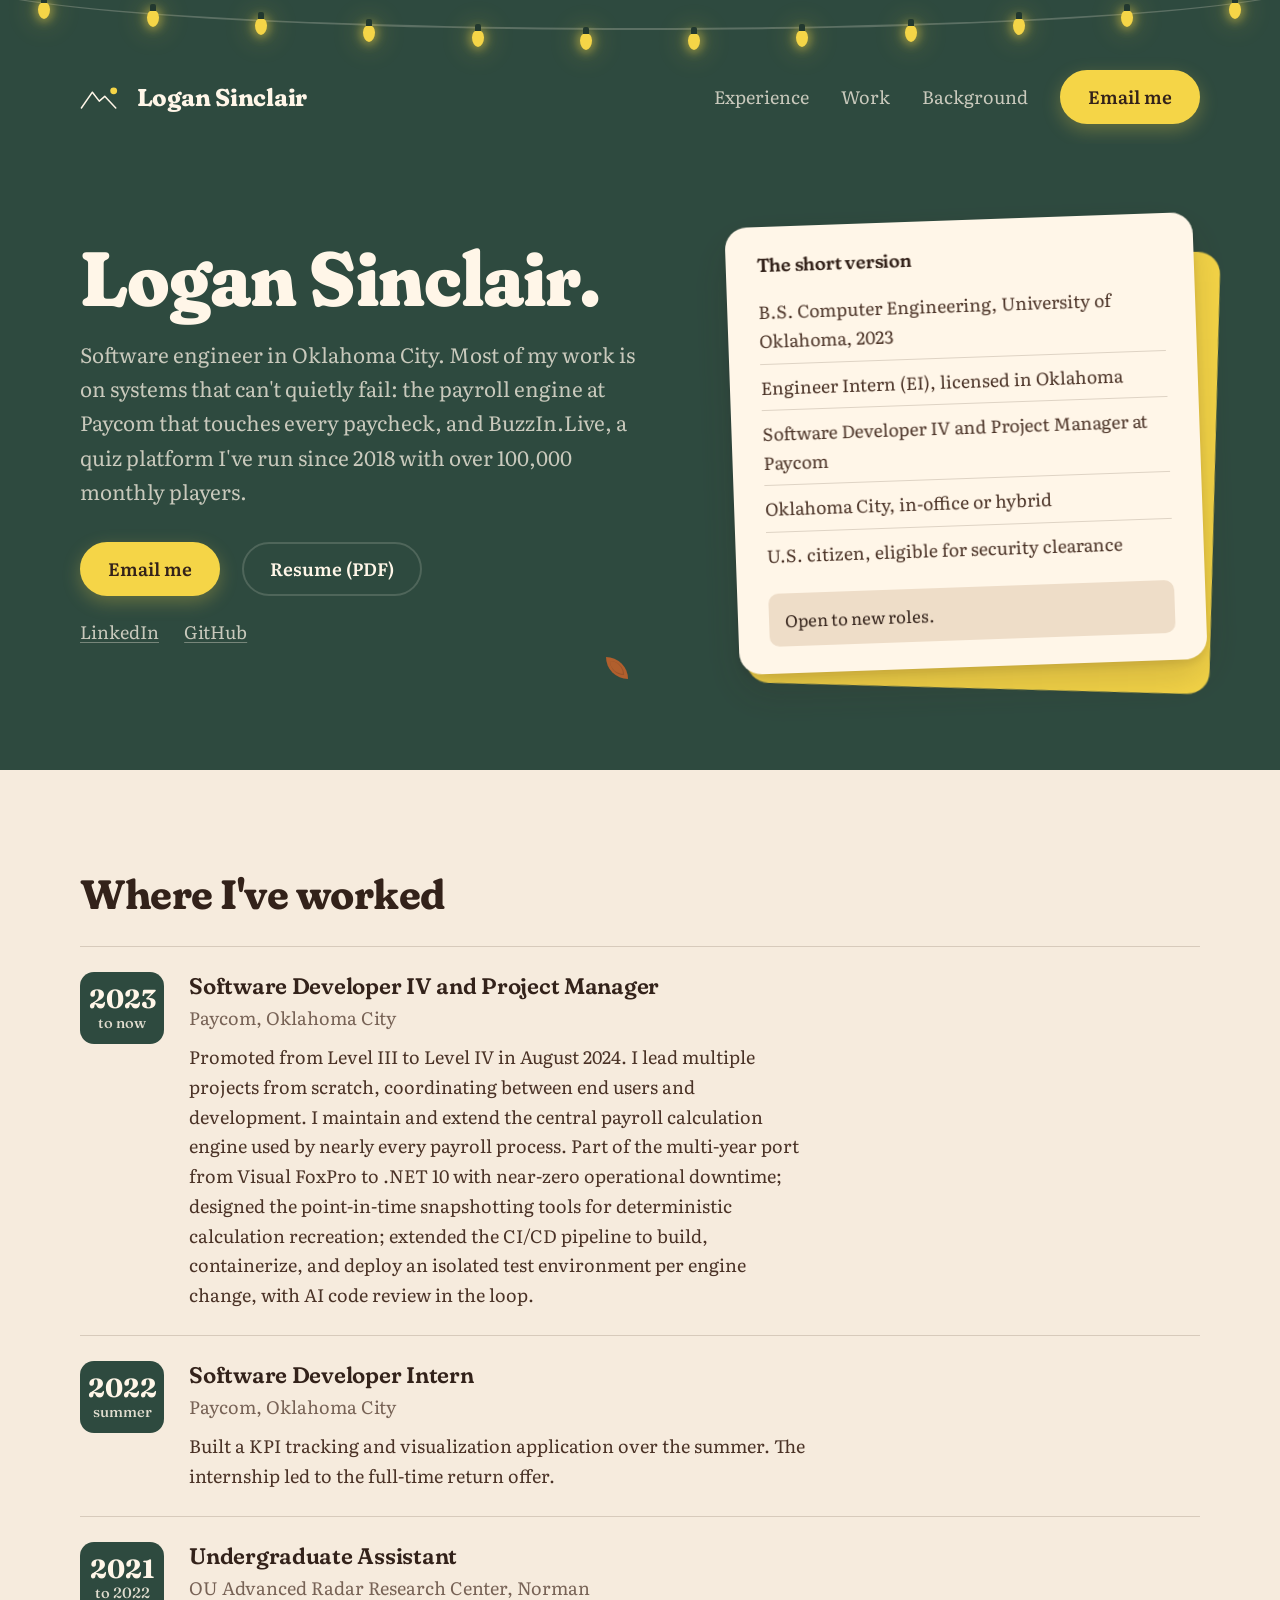
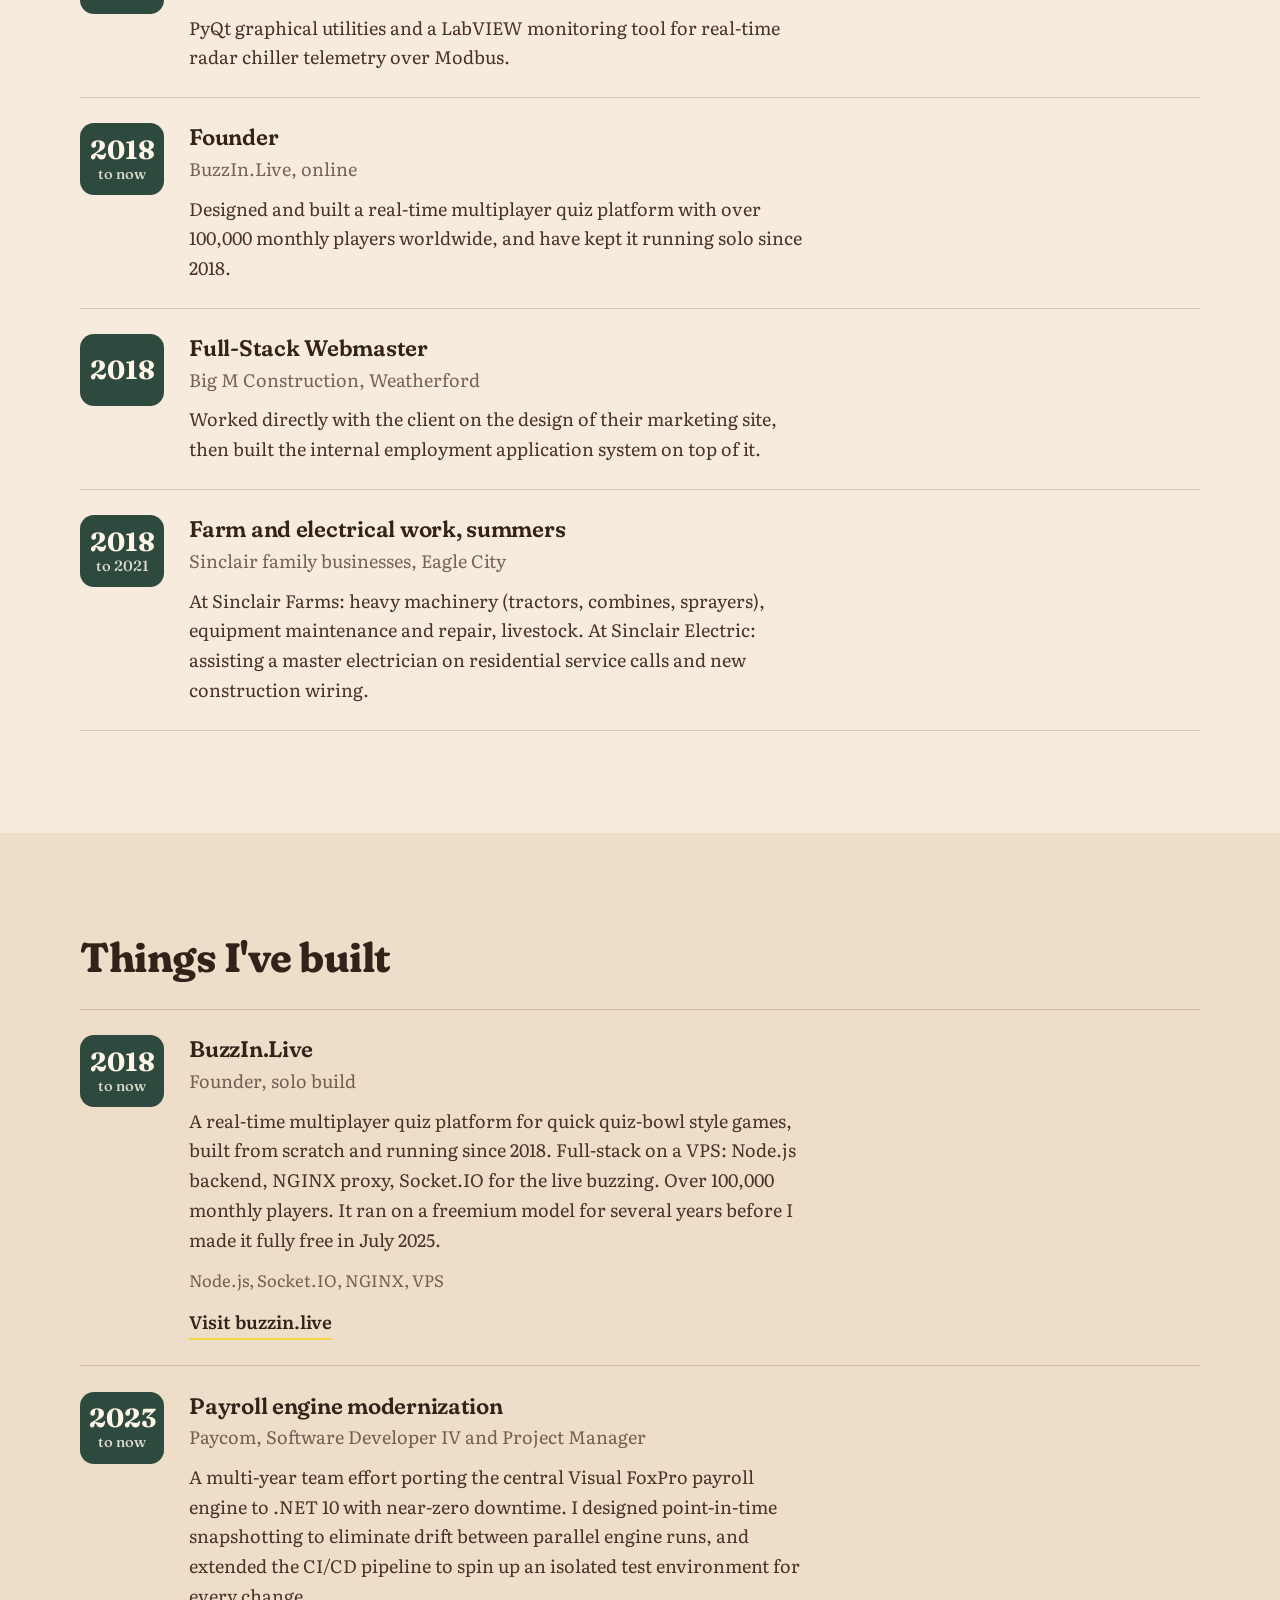
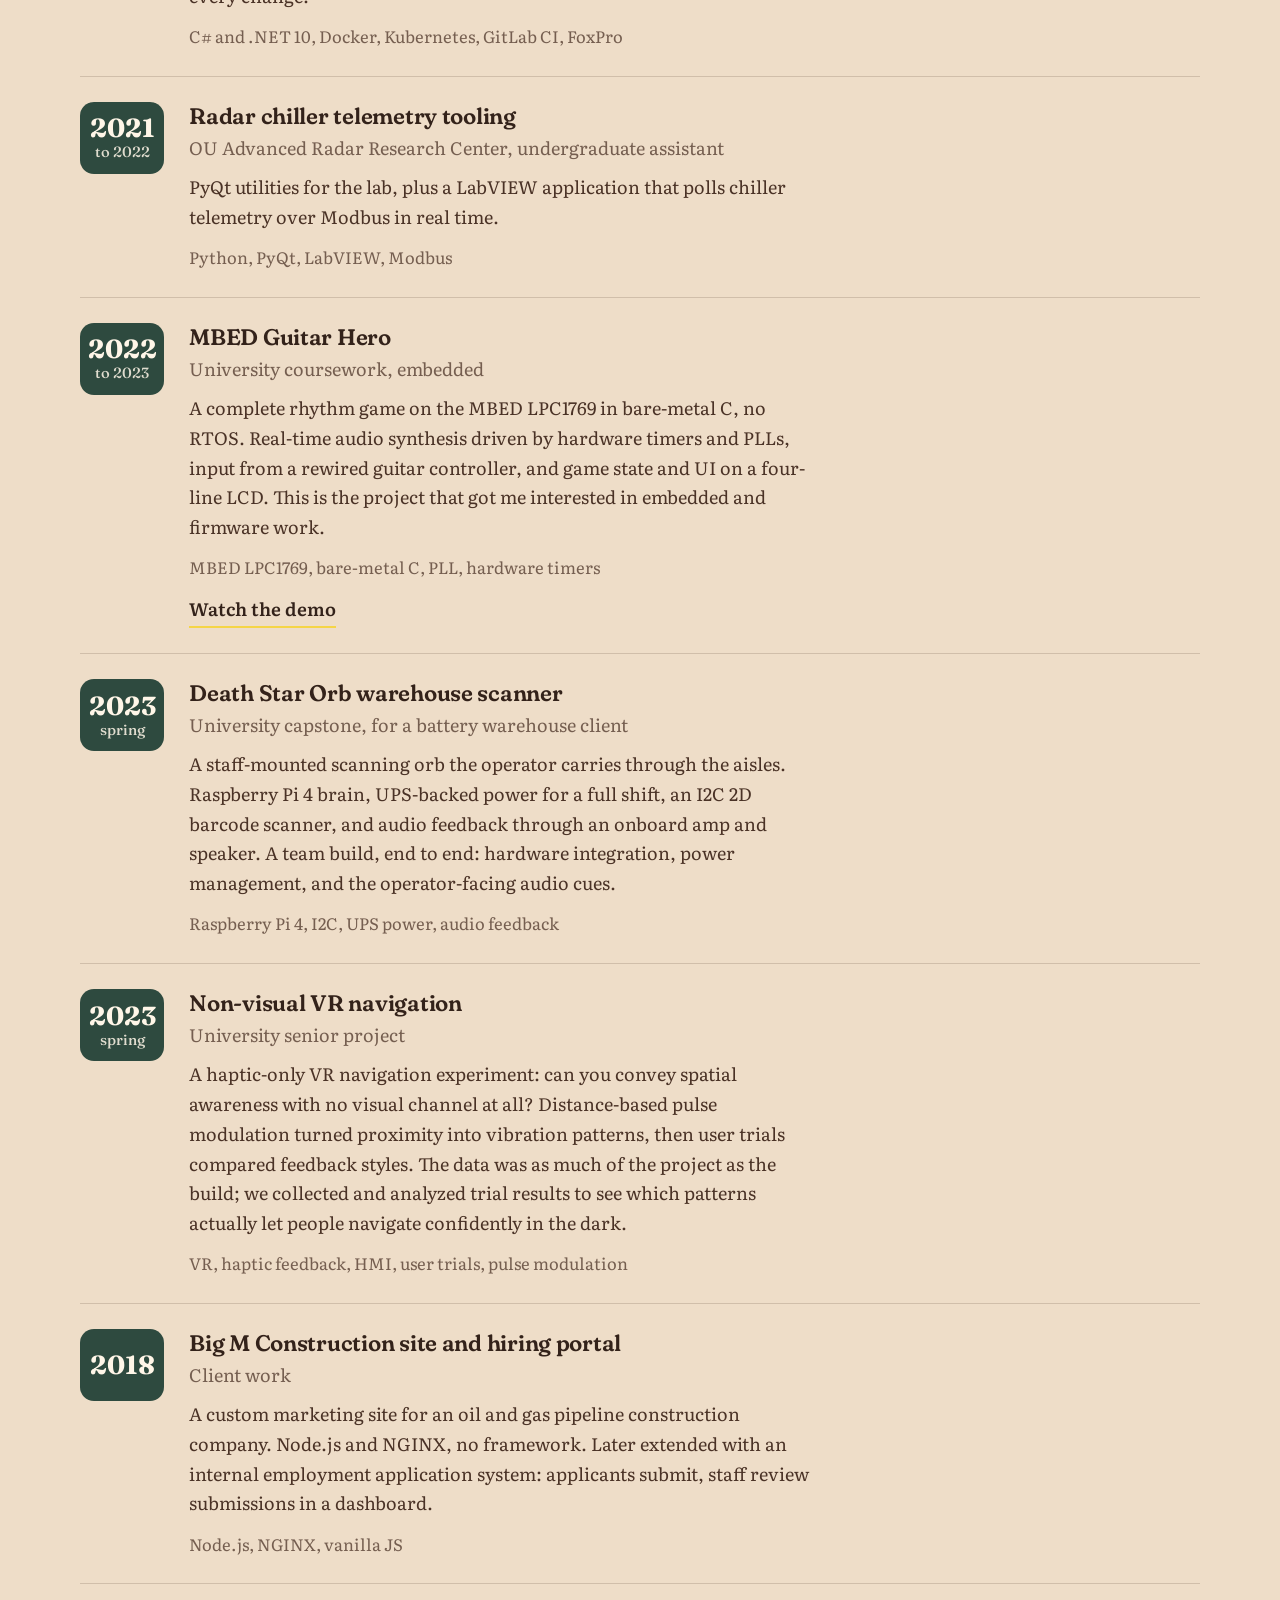
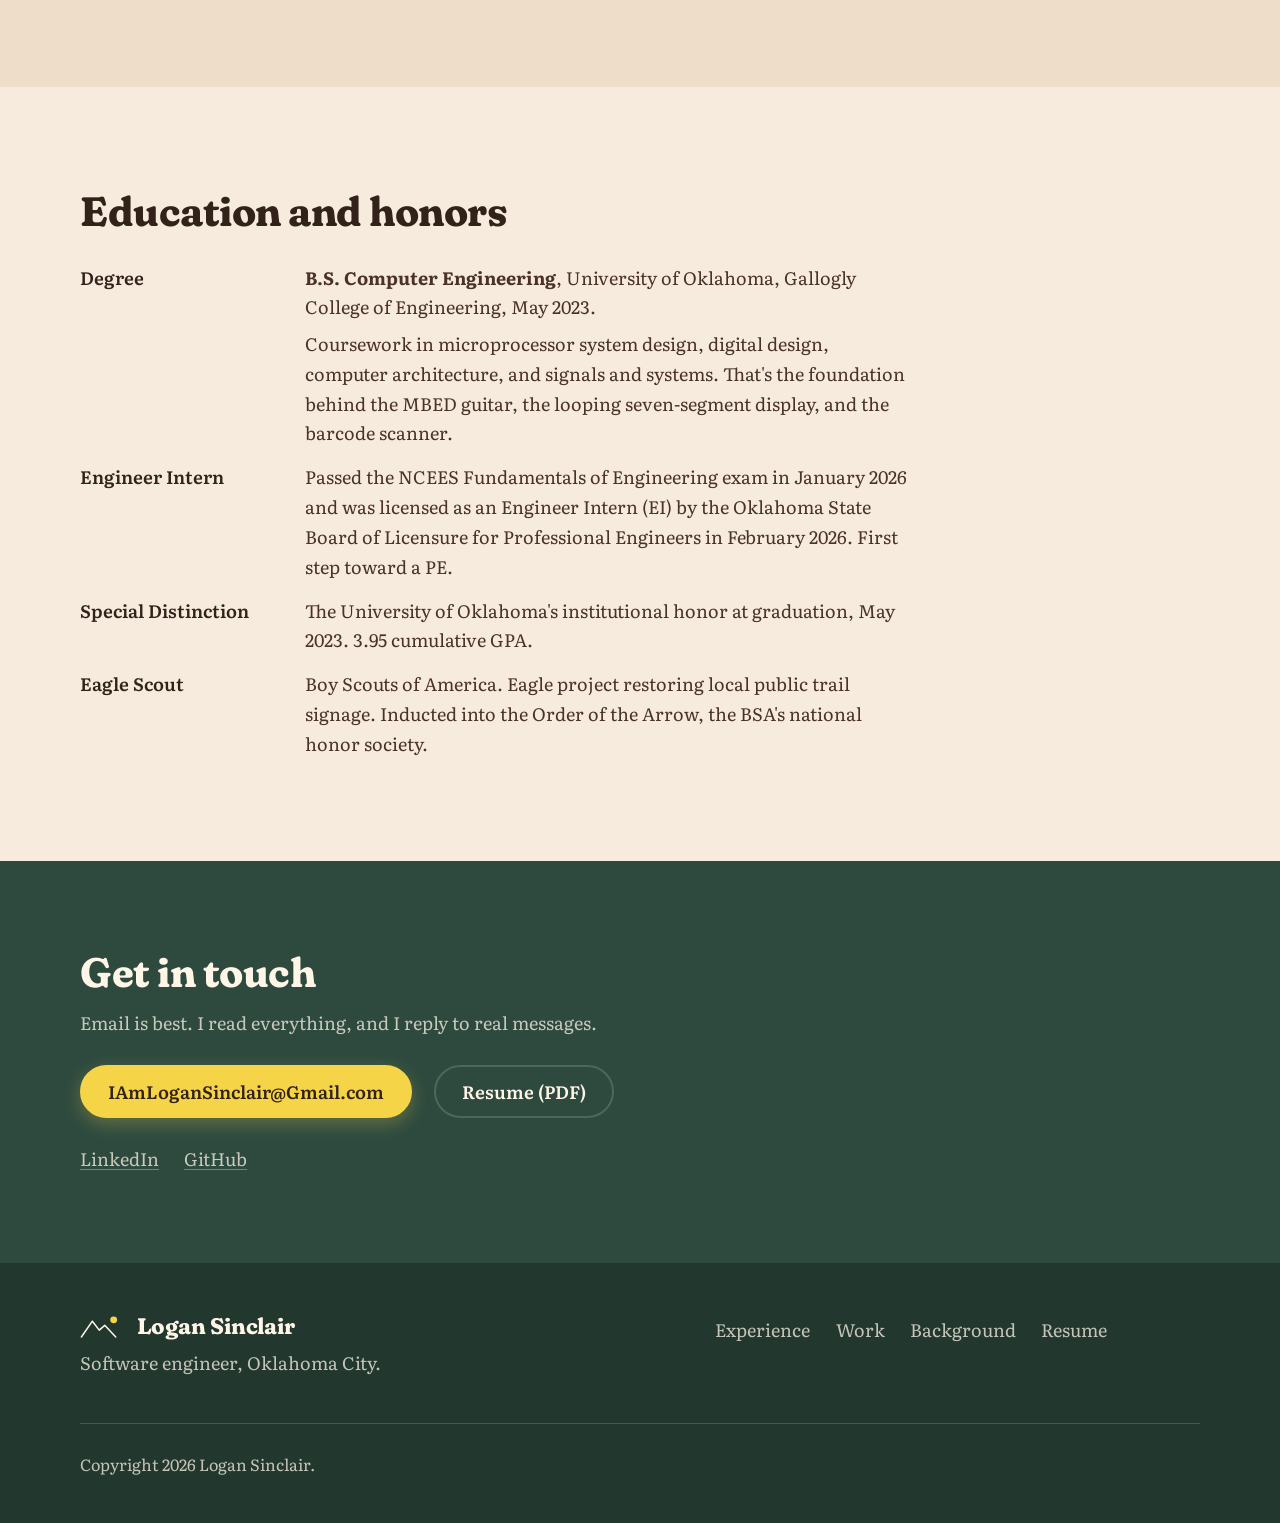
==== index.html @ d8fe1d3e "Experience before projects; drop the "A bit more" section Where I've worked now comes first, then Th" ====
<!DOCTYPE html>
<html lang="en">
<head>
  <meta charset="utf-8">
  <meta name="viewport" content="width=device-width, initial-scale=1">
  <title>Logan Sinclair — software engineer, Oklahoma City</title>
  <meta name="description" content="Logan Sinclair. Computer engineer, Level IV software developer, and project manager at Paycom, working on the payroll calculation engine. Founder of BuzzIn.Live. Open to embedded, automation, infrastructure, backend, and full-stack roles in Oklahoma City.">
  <meta name="theme-color" content="#2E4A3F">
  <link rel="icon" href="favicon.svg" type="image/svg+xml">
  <link rel="preconnect" href="https://fonts.googleapis.com">
  <link rel="preconnect" href="https://fonts.gstatic.com" crossorigin>
  <link href="https://fonts.googleapis.com/css2?family=Fraunces:opsz,wght,SOFT,WONK@9..144,600..900,100,1&family=Literata:ital,opsz,wght@0,7..72,400..600;1,7..72,400&display=swap" rel="stylesheet">
  <link rel="stylesheet" href="css/styles.css">
  <link rel="stylesheet" href="css/motion.css">
</head>
<body>
  <a class="skip" href="#main">Skip to content</a>

  <header class="site-head forest on-dark">
    <div class="lights" aria-hidden="true">
      <span class="bulb" style="--i:0;  --drop:2"></span>
      <span class="bulb" style="--i:1;  --drop:10"></span>
      <span class="bulb" style="--i:2;  --drop:18"></span>
      <span class="bulb" style="--i:3;  --drop:25"></span>
      <span class="bulb" style="--i:4;  --drop:30"></span>
      <span class="bulb" style="--i:5;  --drop:33"></span>
      <span class="bulb" style="--i:6;  --drop:33"></span>
      <span class="bulb" style="--i:7;  --drop:30"></span>
      <span class="bulb" style="--i:8;  --drop:25"></span>
      <span class="bulb" style="--i:9;  --drop:18"></span>
      <span class="bulb" style="--i:10; --drop:10"></span>
      <span class="bulb" style="--i:11; --drop:2"></span>
    </div>
    <div class="wrap">
      <nav class="nav" aria-label="Main">
        <a class="brand" href="#top">
          <svg class="mark" viewBox="0 0 64 40" fill="none" stroke="currentColor" stroke-width="2.2" stroke-linecap="round" stroke-linejoin="round" aria-hidden="true">
            <path d="M2 36 L18 13 L28 26 L36 19 L52 36" />
            <circle class="sun" cx="49" cy="11" r="5" />
          </svg>
          Logan Sinclair
        </a>
        <input type="checkbox" id="nav-toggle" class="nav-toggle sr-only">
        <label for="nav-toggle" class="nav-burger" aria-label="Menu"><span></span></label>
        <div class="nav-drawer">
          <ul class="nav-links">
            <li><a href="#experience">Experience</a></li>
            <li><a href="#work">Work</a></li>
            <li><a href="#background">Background</a></li>
            <li><a class="btn btn-amber" href="mailto:IAmLoganSinclair@Gmail.com">Email me</a></li>
          </ul>
        </div>
      </nav>
    </div>
  </header>

  <main id="main">

    <section class="hero-band forest on-dark" id="top" aria-labelledby="hero-h">
      <div class="wrap hero">
        <span class="leaf leaf-1" aria-hidden="true"></span>
        <span class="leaf leaf-2" aria-hidden="true"></span>
        <span class="leaf leaf-3" aria-hidden="true"></span>
        <span class="leaf leaf-4" aria-hidden="true"></span>
        <span class="leaf leaf-5" aria-hidden="true"></span>
        <span class="leaf leaf-6" aria-hidden="true"></span>

        <div class="hero-copy">
          <h1 id="hero-h">Logan Sinclair.</h1>
          <p class="lede">Software engineer in Oklahoma City. Most of my work is on systems that can't quietly fail: the payroll engine at Paycom that touches every paycheck, and BuzzIn.Live, a quiz platform I've run since 2018 with over 100,000 monthly players.</p>
          <div class="hero-actions">
            <a class="btn btn-amber" href="mailto:IAmLoganSinclair@Gmail.com">Email me</a>
            <a class="btn btn-ghost" href="resume.pdf">Resume (PDF)</a>
          </div>
          <div class="hero-links">
            <a href="https://www.linkedin.com/in/loganasinclair/" target="_blank" rel="noopener">LinkedIn</a>
            <a href="https://github.com/LoganS1" target="_blank" rel="noopener">GitHub</a>
          </div>
        </div>

        <aside class="note" aria-labelledby="note-h">
          <div class="note-inner">
            <h2 id="note-h">The short version</h2>
            <ul>
              <li>B.S. Computer Engineering, University of Oklahoma, 2023</li>
              <li>Engineer Intern (EI), licensed in Oklahoma</li>
              <li>Software Developer IV and Project Manager at Paycom</li>
              <li>Oklahoma City, in-office or hybrid</li>
              <li>U.S. citizen, eligible for security clearance</li>
            </ul>
            <p class="open">Open to new roles.</p>
          </div>
        </aside>
      </div>
    </section>

    <section class="section" id="experience" aria-labelledby="exp-h">
      <div class="wrap">
        <h2 id="exp-h">Where I've worked</h2>
        <div class="entries reveal-group">

          <article class="entry">
            <div class="stamp"><span class="y-big">2023</span><span class="y-small">to now</span></div>
            <div>
              <h3>Software Developer IV and Project Manager</h3>
              <p class="where">Paycom, Oklahoma City</p>
              <p>Promoted from Level III to Level IV in August 2024. I lead multiple projects from scratch, coordinating between end users and development. I maintain and extend the central payroll calculation engine used by nearly every payroll process. Part of the multi-year port from Visual FoxPro to .NET 10 with near-zero operational downtime; designed the point-in-time snapshotting tools for deterministic calculation recreation; extended the CI/CD pipeline to build, containerize, and deploy an isolated test environment per engine change, with AI code review in the loop.</p>
            </div>
          </article>

          <article class="entry">
            <div class="stamp"><span class="y-big">2022</span><span class="y-small">summer</span></div>
            <div>
              <h3>Software Developer Intern</h3>
              <p class="where">Paycom, Oklahoma City</p>
              <p>Built a KPI tracking and visualization application over the summer. The internship led to the full-time return offer.</p>
            </div>
          </article>

          <article class="entry">
            <div class="stamp"><span class="y-big">2021</span><span class="y-small">to 2022</span></div>
            <div>
              <h3>Undergraduate Assistant</h3>
              <p class="where">OU Advanced Radar Research Center, Norman</p>
              <p>PyQt graphical utilities and a LabVIEW monitoring tool for real-time radar chiller telemetry over Modbus.</p>
            </div>
          </article>

          <article class="entry">
            <div class="stamp"><span class="y-big">2018</span><span class="y-small">to now</span></div>
            <div>
              <h3>Founder</h3>
              <p class="where">BuzzIn.Live, online</p>
              <p>Designed and built a real-time multiplayer quiz platform with over 100,000 monthly players worldwide, and have kept it running solo since 2018.</p>
            </div>
          </article>

          <article class="entry">
            <div class="stamp"><span class="y-big">2018</span></div>
            <div>
              <h3>Full-Stack Webmaster</h3>
              <p class="where">Big M Construction, Weatherford</p>
              <p>Worked directly with the client on the design of their marketing site, then built the internal employment application system on top of it.</p>
            </div>
          </article>

          <article class="entry">
            <div class="stamp"><span class="y-big">2018</span><span class="y-small">to 2021</span></div>
            <div>
              <h3>Farm and electrical work, summers</h3>
              <p class="where">Sinclair family businesses, Eagle City</p>
              <p>At Sinclair Farms: heavy machinery (tractors, combines, sprayers), equipment maintenance and repair, livestock. At Sinclair Electric: assisting a master electrician on residential service calls and new construction wiring.</p>
            </div>
          </article>

        </div>
      </div>
    </section>

    <section class="section section-tint" id="work" aria-labelledby="work-h">
      <div class="wrap">
        <h2 id="work-h">Things I've built</h2>
        <div class="entries reveal-group">

          <article class="entry">
            <div class="stamp"><span class="y-big">2018</span><span class="y-small">to now</span></div>
            <div>
              <h3>BuzzIn.Live</h3>
              <p class="where">Founder, solo build</p>
              <p>A real-time multiplayer quiz platform for quick quiz-bowl style games, built from scratch and running since 2018. Full-stack on a VPS: Node.js backend, NGINX proxy, Socket.IO for the live buzzing. Over 100,000 monthly players. It ran on a freemium model for several years before I made it fully free in July 2025.</p>
              <p class="tags">Node.js, Socket.IO, NGINX, VPS</p>
              <a class="link-more more" href="https://buzzin.live" target="_blank" rel="noopener">Visit buzzin.live</a>
            </div>
          </article>

          <article class="entry">
            <div class="stamp"><span class="y-big">2023</span><span class="y-small">to now</span></div>
            <div>
              <h3>Payroll engine modernization</h3>
              <p class="where">Paycom, Software Developer IV and Project Manager</p>
              <p>A multi-year team effort porting the central Visual FoxPro payroll engine to .NET 10 with near-zero downtime. I designed point-in-time snapshotting to eliminate drift between parallel engine runs, and extended the CI/CD pipeline to spin up an isolated test environment for every change.</p>
              <p class="tags">C# and .NET 10, Docker, Kubernetes, GitLab CI, FoxPro</p>
            </div>
          </article>

          <article class="entry">
            <div class="stamp"><span class="y-big">2021</span><span class="y-small">to 2022</span></div>
            <div>
              <h3>Radar chiller telemetry tooling</h3>
              <p class="where">OU Advanced Radar Research Center, undergraduate assistant</p>
              <p>PyQt utilities for the lab, plus a LabVIEW application that polls chiller telemetry over Modbus in real time.</p>
              <p class="tags">Python, PyQt, LabVIEW, Modbus</p>
            </div>
          </article>

          <article class="entry">
            <div class="stamp"><span class="y-big">2022</span><span class="y-small">to 2023</span></div>
            <div>
              <h3>MBED Guitar Hero</h3>
              <p class="where">University coursework, embedded</p>
              <p>A complete rhythm game on the MBED LPC1769 in bare-metal C, no RTOS. Real-time audio synthesis driven by hardware timers and PLLs, input from a rewired guitar controller, and game state and UI on a four-line LCD. This is the project that got me interested in embedded and firmware work.</p>
              <p class="tags">MBED LPC1769, bare-metal C, PLL, hardware timers</p>
              <a class="link-more more" href="https://www.youtube.com/watch?v=JMT5zlu6mf8" target="_blank" rel="noopener">Watch the demo</a>
            </div>
          </article>

          <article class="entry">
            <div class="stamp"><span class="y-big">2023</span><span class="y-small">spring</span></div>
            <div>
              <h3>Death Star Orb warehouse scanner</h3>
              <p class="where">University capstone, for a battery warehouse client</p>
              <p>A staff-mounted scanning orb the operator carries through the aisles. Raspberry Pi 4 brain, UPS-backed power for a full shift, an I2C 2D barcode scanner, and audio feedback through an onboard amp and speaker. A team build, end to end: hardware integration, power management, and the operator-facing audio cues.</p>
              <p class="tags">Raspberry Pi 4, I2C, UPS power, audio feedback</p>
            </div>
          </article>

          <article class="entry">
            <div class="stamp"><span class="y-big">2023</span><span class="y-small">spring</span></div>
            <div>
              <h3>Non-visual VR navigation</h3>
              <p class="where">University senior project</p>
              <p>A haptic-only VR navigation experiment: can you convey spatial awareness with no visual channel at all? Distance-based pulse modulation turned proximity into vibration patterns, then user trials compared feedback styles. The data was as much of the project as the build; we collected and analyzed trial results to see which patterns actually let people navigate confidently in the dark.</p>
              <p class="tags">VR, haptic feedback, HMI, user trials, pulse modulation</p>
            </div>
          </article>

          <article class="entry">
            <div class="stamp"><span class="y-big">2018</span></div>
            <div>
              <h3>Big M Construction site and hiring portal</h3>
              <p class="where">Client work</p>
              <p>A custom marketing site for an oil and gas pipeline construction company. Node.js and NGINX, no framework. Later extended with an internal employment application system: applicants submit, staff review submissions in a dashboard.</p>
              <p class="tags">Node.js, NGINX, vanilla JS</p>
            </div>
          </article>

        </div>
      </div>
    </section>

    <section class="section" id="background" aria-labelledby="bg-h">
      <div class="wrap">
        <h2 id="bg-h">Education and honors</h2>
        <dl class="facts">
          <dt>Degree</dt>
          <dd>
            <p><strong>B.S. Computer Engineering</strong>, University of Oklahoma, Gallogly College of Engineering, May 2023.</p>
            <p>Coursework in microprocessor system design, digital design, computer architecture, and signals and systems. That's the foundation behind the MBED guitar, the looping seven-segment display, and the barcode scanner.</p>
          </dd>

          <dt>Engineer Intern</dt>
          <dd>
            <p>Passed the NCEES Fundamentals of Engineering exam in January 2026 and was licensed as an Engineer Intern (EI) by the Oklahoma State Board of Licensure for Professional Engineers in February 2026. First step toward a PE.</p>
          </dd>

          <dt>Special Distinction</dt>
          <dd>
            <p>The University of Oklahoma's institutional honor at graduation, May 2023. 3.95 cumulative GPA.</p>
          </dd>

          <dt>Eagle Scout</dt>
          <dd>
            <p>Boy Scouts of America. Eagle project restoring local public trail signage. Inducted into the Order of the Arrow, the BSA's national honor society.</p>
          </dd>
        </dl>
      </div>
    </section>

    <section class="closing on-dark" id="contact" aria-labelledby="contact-h">
      <div class="wrap">
        <h2 id="contact-h">Get in touch</h2>
        <p>Email is best. I read everything, and I reply to real messages.</p>
        <div class="hero-actions">
          <a class="btn btn-amber" href="mailto:IAmLoganSinclair@Gmail.com">IAmLoganSinclair@Gmail.com</a>
          <a class="btn btn-ghost" href="resume.pdf">Resume (PDF)</a>
        </div>
        <div class="hero-links">
          <a href="https://www.linkedin.com/in/loganasinclair/" target="_blank" rel="noopener">LinkedIn</a>
          <a href="https://github.com/LoganS1" target="_blank" rel="noopener">GitHub</a>
        </div>
      </div>
    </section>

  </main>

  <footer class="site-foot on-dark">
    <div class="wrap foot-grid">
      <div>
        <a class="brand" href="#top">
          <svg class="mark" viewBox="0 0 64 40" fill="none" stroke="currentColor" stroke-width="2.2" stroke-linecap="round" stroke-linejoin="round" aria-hidden="true">
            <path d="M2 36 L18 13 L28 26 L36 19 L52 36" />
            <circle class="sun" cx="49" cy="11" r="5" />
          </svg>
          Logan Sinclair
        </a>
        <p>Software engineer, Oklahoma City.</p>
      </div>
      <ul class="foot-links">
        <li><a href="#experience">Experience</a></li>
        <li><a href="#work">Work</a></li>
        <li><a href="#background">Background</a></li>
        <li><a href="resume.pdf">Resume</a></li>
      </ul>
      <p class="foot-note">Copyright 2026 Logan Sinclair.</p>
    </div>
  </footer>
</body>
</html>
---- css/styles.css ----
/* Logan Sinclair — styles
   Same design system as The Nook Peep site (palette, type, lights, leaves,
   tilted print) with the group's mascot swapped for a mountain-and-sun mark.
   Layers keep specificity predictable: reset < base < components < pages.
   Motion lives in motion.css; everything here is the final, at-rest state. */

@layer reset, base, components, pages;

/* ------------------------------------------------------------------ */
/* Tokens                                                              */
/* ------------------------------------------------------------------ */

:root {
  --forest:      #2E4A3F;
  --forest-deep: #22382F;
  --cocoa:       #4A3226;
  --ink:         #33221A;
  --linen:       #F6EBDD;
  --linen-deep:  #EEDDC8;
  --cream:       #FFF6E8;
  --amber:       #F5D547;   /* lamplight; the one accent */
  --amber-deep:  #E2BE1C;
  --maple:       #C8632B;
  --oxblood:     #7A2E2A;

  --line:        rgba(74, 50, 38, .18);
  --line-dark:   rgba(255, 246, 232, .16);
  --muted:       rgba(74, 50, 38, .74);
  --muted-dark:  rgba(255, 246, 232, .74);

  --font-display: "Fraunces", "Iowan Old Style", Georgia, serif;
  --font-body:    "Literata", "Iowan Old Style", Georgia, serif;

  --wrap: 1120px;
  --gutter: clamp(1.25rem, 5vw, 3rem);
  --section: clamp(3.5rem, 8vw, 6.5rem);

  --r-print: 22px;
  --r-panel: 16px;

  --shadow-soft: 0 10px 30px rgba(51, 34, 26, .12), 0 2px 6px rgba(51, 34, 26, .08);
  --shadow-lift: 0 18px 40px rgba(51, 34, 26, .18), 0 4px 10px rgba(51, 34, 26, .10);
}

/* ------------------------------------------------------------------ */
/* Reset                                                               */
/* ------------------------------------------------------------------ */

@layer reset {
  *, *::before, *::after { box-sizing: border-box; }
  html { -webkit-text-size-adjust: 100%; }
  body { margin: 0; }
  h1, h2, h3, h4, p, ul, ol, dl, dd, figure { margin: 0; }
  ul, ol { padding: 0; list-style: none; }
  img, svg { display: block; max-width: 100%; height: auto; }
  button, input, textarea, select { font: inherit; color: inherit; }
}

/* ------------------------------------------------------------------ */
/* Base                                                                */
/* ------------------------------------------------------------------ */

@layer base {
  html {
    background: var(--linen);
    color: var(--cocoa);
    font-family: var(--font-body);
    font-size: 106.25%;               /* 17px */
    line-height: 1.65;
    font-optical-sizing: auto;
  }
  @media (min-width: 900px) {
    html { font-size: 112.5%; }        /* 18px */
  }

  body {
    min-height: 100dvh;
    display: flex;
    flex-direction: column;
    overflow-x: clip;
  }
  main { flex: 1; }

  h1, h2, h3 {
    font-family: var(--font-display);
    font-variation-settings: "SOFT" 100, "WONK" 1;
    color: var(--ink);
    text-wrap: balance;
    letter-spacing: -0.012em;
  }
  h1 {
    font-size: clamp(2.8rem, 6vw, 4.8rem);
    font-weight: 800;
    line-height: 1.0;
  }
  h2 {
    font-size: clamp(1.8rem, 3.2vw, 2.5rem);
    font-weight: 700;
    line-height: 1.1;
  }
  h3 {
    font-size: 1.25rem;
    font-weight: 600;
    line-height: 1.25;
  }
  p { max-width: 62ch; }

  a { color: inherit; text-decoration-color: rgba(74, 50, 38, .35); text-underline-offset: .16em; }
  a:hover { text-decoration-color: currentColor; }

  :focus-visible {
    outline: 3px solid var(--forest);
    outline-offset: 3px;
    border-radius: 4px;
  }
  .on-dark :focus-visible,
  .on-dark:focus-visible { outline-color: var(--amber); }

  .sr-only {
    position: absolute;
    width: 1px; height: 1px;
    padding: 0; margin: -1px;
    overflow: hidden;
    clip: rect(0 0 0 0);
    white-space: nowrap;
    border: 0;
  }

  .wrap {
    width: min(100% - 2 * var(--gutter), var(--wrap));
    margin-inline: auto;
  }

  .skip {
    position: absolute;
    top: -100px; left: 1rem;
    z-index: 100;
    padding: .6rem 1rem;
    background: var(--amber);
    color: var(--ink);
    border-radius: 999px;
    text-decoration: none;
    font-weight: 600;
  }
  .skip:focus { top: 1rem; }

  [id] { scroll-margin-top: 1.5rem; }
}

/* ------------------------------------------------------------------ */
/* Components                                                          */
/* ------------------------------------------------------------------ */

@layer components {

  /* Buttons ------------------------------------------------------- */

  .btn {
    display: inline-flex;
    align-items: center;
    gap: .55em;
    padding: .78em 1.45em;
    border-radius: 999px;
    border: 2px solid transparent;
    font-weight: 600;
    line-height: 1.2;
    text-decoration: none;
    cursor: pointer;
    white-space: nowrap;
  }
  .btn-amber {
    background: var(--amber);
    border-color: var(--amber);
    color: var(--ink);
    box-shadow: 0 6px 18px rgba(245, 213, 71, .28);
  }
  .btn-amber:hover { background: var(--amber-deep); border-color: var(--amber-deep); }
  .btn-ghost {
    background: transparent;
    border-color: var(--line-dark);
    color: var(--cream);
  }
  .btn-ghost:hover { border-color: var(--cream); }
  .btn-ghost.on-light { border-color: var(--line); color: var(--ink); }
  .btn-ghost.on-light:hover { border-color: var(--ink); }

  .link-more {
    display: inline-block;
    font-weight: 600;
    color: var(--ink);
    text-decoration: none;
    border-bottom: 2px solid var(--amber);
    padding-bottom: .1em;
  }
  .link-more:hover { border-bottom-color: var(--ink); }

  /* The mark: a mountain line with a sun ----------------------------- */

  .mark {
    width: 44px;
    height: 28px;
    flex: none;
    color: currentColor;
  }
  .mark .sun { fill: var(--amber); stroke: none; }

  /* Header + nav ------------------------------------------------- */

  .forest { background: var(--forest); color: var(--cream); }
  .forest h1, .forest h2 { color: var(--cream); }

  .site-head { position: relative; isolation: isolate; }

  .nav {
    position: relative;
    z-index: 5;
    display: flex;
    align-items: center;
    justify-content: space-between;
    gap: 1.5rem;
    padding-block: 3.9rem 1.1rem;
  }
  .brand {
    display: inline-flex;
    align-items: center;
    gap: .7rem;
    font-family: var(--font-display);
    font-variation-settings: "SOFT" 100, "WONK" 1;
    font-weight: 700;
    font-size: 1.35rem;
    letter-spacing: -0.01em;
    text-decoration: none;
    color: inherit;
  }
  .nav-drawer { display: contents; }
  .nav-links {
    display: flex;
    align-items: center;
    gap: clamp(1rem, 2.5vw, 2rem);
  }
  .nav-links a:not(.btn) {
    position: relative;
    padding-block: .3rem;
    text-decoration: none;
    color: var(--muted-dark);
  }
  .nav-links a:not(.btn)::after {
    content: "";
    position: absolute;
    left: 0; right: 0; bottom: 0;
    height: 2px;
    background: var(--amber);
    transform: scaleX(0);
    transform-origin: left;
  }
  .nav-links a:not(.btn):hover { color: var(--cream); }
  .nav-links a:not(.btn):hover::after { transform: scaleX(1); }

  .nav-burger {
    display: none;
    width: 44px; height: 44px;
    align-items: center;
    justify-content: center;
    border-radius: 10px;
    cursor: pointer;
  }
  .nav-burger span, .nav-burger span::before, .nav-burger span::after {
    display: block;
    width: 22px; height: 2px;
    background: var(--cream);
    border-radius: 2px;
    position: relative;
  }
  .nav-burger span::before, .nav-burger span::after { content: ""; position: absolute; left: 0; }
  .nav-burger span::before { top: -7px; }
  .nav-burger span::after  { top: 7px; }
  .nav:has(.nav-toggle:focus-visible) .nav-burger { outline: 3px solid var(--amber); outline-offset: 2px; }
  @media (min-width: 801px) {
    .nav-toggle { display: none; }
  }
  @media (max-width: 800px) {
    .nav { flex-wrap: wrap; }
    .nav-burger { display: inline-flex; }
    .nav-drawer { display: grid; grid-template-rows: 0fr; flex-basis: 100%; }
    .nav-links {
      min-height: 0;
      overflow: hidden;
      flex-direction: column;
      align-items: stretch;
      gap: 0;
    }
    .nav-links li { border-top: 1px solid var(--line-dark); }
    .nav-links li:first-child { margin-top: .75rem; }
    .nav-links a:not(.btn) { display: block; padding: .9rem .25rem; }
    .nav-links a:not(.btn)::after { display: none; }
    .nav-links .btn { margin-block: .9rem .5rem; justify-content: center; width: 100%; }
    .nav:has(.nav-toggle:checked) .nav-drawer { grid-template-rows: 1fr; }
    .nav:has(.nav-toggle:checked) .nav-burger span { background: transparent; }
    .nav:has(.nav-toggle:checked) .nav-burger span::before { top: 0; transform: rotate(45deg); }
    .nav:has(.nav-toggle:checked) .nav-burger span::after  { top: 0; transform: rotate(-45deg); }
  }

  /* String lights ------------------------------------------------ */

  .lights {
    position: absolute;
    top: 0; left: 0; right: 0;
    height: 60px;
    display: flex;
    justify-content: space-between;
    padding-inline: 3%;
    pointer-events: none;
    z-index: 1;
  }
  .lights::before {
    content: "";
    position: absolute;
    left: -3%; right: -3%;
    top: -70px;
    height: 100px;
    border: 2px solid rgba(255, 246, 232, .22);
    border-top-color: transparent;
    border-left-color: transparent;
    border-right-color: transparent;
    border-radius: 50%;
  }
  .bulb {
    position: relative;
    width: 12px; height: 17px;
    margin-top: calc(var(--drop, 0) * 1px);
    border-radius: 50% 50% 50% 50% / 42% 42% 58% 58%;
    background: var(--amber);
    box-shadow: 0 0 10px 3px rgba(245, 213, 71, .45), 0 0 26px 8px rgba(245, 213, 71, .16);
  }
  .bulb::before {
    content: "";
    position: absolute;
    top: -6px; left: 3px;
    width: 6px; height: 7px;
    background: var(--forest-deep);
    border-radius: 2px 2px 0 0;
  }
  @media (max-width: 800px) {
    .bulb:nth-child(2), .bulb:nth-child(4), .bulb:nth-child(6),
    .bulb:nth-child(7), .bulb:nth-child(9), .bulb:nth-child(11) { display: none; }
  }

  /* Leaves ------------------------------------------------------- */

  .leaf {
    position: absolute;
    width: 22px; height: 22px;
    background: var(--maple);
    border-radius: 0 100% 0 100%;
    opacity: .85;
    pointer-events: none;
    z-index: 0;
  }
  .leaf::after {
    content: "";
    position: absolute;
    inset: 4px;
    border-bottom: 1px solid rgba(51, 34, 26, .35);
    border-right: 1px solid rgba(51, 34, 26, .35);
    border-radius: 0 100% 0 100%;
    opacity: .6;
  }
  .leaf-2 { background: #A9471E; width: 18px; height: 18px; }
  .leaf-3 { background: #D9A441; width: 16px; height: 16px; }
  .leaf-4 { background: #A9471E; width: 20px; height: 20px; }
  .leaf-5 { background: var(--maple); width: 14px; height: 14px; }
  .leaf-6 { background: #8F3A2A; width: 18px; height: 18px; }

  /* Sections ------------------------------------------------------ */

  .section { padding-block: var(--section); }
  .section + .section { padding-top: 0; }
  .section h2 { margin-bottom: 1.6rem; }
  .section-tint { background: var(--linen-deep); }
  .section + .section-tint,
  .section-tint + .section { padding-top: var(--section); }
  .section .intro { color: var(--muted); margin: -1rem 0 1.8rem; }

  /* Entries: a year stamp beside a block of text ----------------- */

  .entries { display: grid; gap: 0; }
  .entry {
    display: grid;
    grid-template-columns: 84px 1fr;
    gap: 1.4rem;
    align-items: start;
    padding: 1.4rem 0;
    border-top: 1px solid var(--line);
  }
  .entry:last-child { border-bottom: 1px solid var(--line); }
  .stamp {
    display: grid;
    place-items: center;
    align-content: center;
    width: 84px; height: 72px;
    border-radius: 14px;
    background: var(--forest);
    color: var(--cream);
    line-height: 1;
    text-align: center;
    font-family: var(--font-display);
  }
  .stamp .y-big { font-size: 1.45rem; font-weight: 700; }
  .stamp .y-small { font-size: .82rem; font-weight: 500; opacity: .85; margin-top: 4px; }
  .entry h3 { margin-bottom: .15rem; }
  .entry .where { color: var(--muted); margin-bottom: .55rem; }
  .entry .tags {
    margin-top: .7rem;
    color: var(--muted);
    font-size: .92rem;
  }
  .entry .more { display: inline-block; margin-top: .7rem; }

  @media (max-width: 560px) {
    .entry { grid-template-columns: 1fr; gap: .7rem; }
    .stamp { width: auto; height: auto; display: inline-flex; gap: .5rem; padding: .45rem .8rem; justify-self: start; }
    .stamp .y-small { margin: 0; }
  }

  /* Facts: a plain two-column list --------------------------------- */

  .facts {
    display: grid;
    grid-template-columns: 11rem 1fr;
    gap: .8rem 1.5rem;
    max-width: 46rem;
  }
  .facts dt { font-weight: 600; color: var(--ink); }
  .facts dd p + p { margin-top: .4rem; }
  @media (max-width: 640px) {
    .facts { grid-template-columns: 1fr; gap: .2rem 0; }
    .facts dd { margin-bottom: .9rem; }
  }

  /* Footer --------------------------------------------------------- */

  .site-foot {
    position: relative;
    margin-top: auto;
    padding-block: 2.5rem;
    background: var(--forest-deep);
    color: var(--cream);
  }
  .foot-grid {
    display: grid;
    grid-template-columns: 1.2fr 1fr;
    gap: 2rem 3rem;
    align-items: start;
  }
  .site-foot .brand { font-size: 1.25rem; }
  .site-foot p { color: var(--muted-dark); }
  .foot-links {
    display: flex;
    flex-wrap: wrap;
    gap: .6rem 1.4rem;
    padding-top: .4rem;
  }
  .foot-links a { text-decoration: none; color: var(--muted-dark); }
  .foot-links a:hover { color: var(--cream); }
  .foot-note {
    grid-column: 1 / -1;
    padding-top: 1.5rem;
    margin-top: .5rem;
    border-top: 1px solid var(--line-dark);
    font-size: .9rem;
    max-width: none;
  }
  @media (max-width: 640px) {
    .foot-grid { grid-template-columns: 1fr; }
  }
}

/* ------------------------------------------------------------------ */
/* Pages                                                               */
/* ------------------------------------------------------------------ */

@layer pages {

  /* Hero ------------------------------------------------------------ */

  .hero-band { position: relative; overflow: hidden; }
  .hero {
    position: relative;
    display: grid;
    grid-template-columns: 1.1fr .9fr;
    gap: clamp(2rem, 5vw, 4.5rem);
    align-items: center;
    padding-block: clamp(2.5rem, 6vw, 5rem) clamp(3.5rem, 8vw, 6.5rem);
  }
  .hero-copy { position: relative; z-index: 2; }
  .hero-copy h1 { margin-bottom: 1.1rem; }
  .hero-copy .lede {
    font-size: 1.15rem;
    color: var(--muted-dark);
    max-width: 34rem;
  }
  .hero-actions {
    display: flex;
    flex-wrap: wrap;
    align-items: center;
    gap: .9rem 1.2rem;
    margin-top: 1.9rem;
  }
  .hero-links {
    display: flex;
    flex-wrap: wrap;
    gap: .4rem 1.4rem;
    margin-top: 1.2rem;
  }
  .hero-links a { color: var(--muted-dark); text-decoration-color: rgba(255, 246, 232, .35); }
  .hero-links a:hover { color: var(--cream); }

  /* The note: a tilted print like the group site's photo, holding text */
  .note {
    position: relative;
    z-index: 1;
    transform: rotate(-2deg);
    justify-self: end;
    width: min(100%, 26rem);
  }
  .note::before {
    content: "";
    position: absolute;
    inset: 6% -3% -5% 4%;
    background: var(--amber);
    border-radius: var(--r-print);
    transform: rotate(3.5deg);
    z-index: -1;
  }
  .note-inner {
    background: var(--cream);
    color: var(--cocoa);
    border-radius: var(--r-print);
    padding: 1.6rem 1.7rem 1.5rem;
    box-shadow: var(--shadow-lift);
  }
  .note-inner h2 {
    color: var(--ink);
    font-size: 1.05rem;
    font-weight: 600;
    margin-bottom: .7rem;
  }
  .note-inner li {
    padding: .45rem 0;
    border-top: 1px solid var(--line);
    font-size: .98rem;
  }
  .note-inner li:first-child { border-top: 0; }
  .note-inner .open {
    margin-top: .9rem;
    padding: .7rem .9rem;
    border-radius: 10px;
    background: var(--linen-deep);
    font-size: .93rem;
    color: var(--ink);
  }

  .hero .leaf-1 { left: 47%; top: 82%; }
  .hero .leaf-2 { left: 97%; top: 14%; }
  .hero .leaf-3 { left: 12%; top: -32px; }
  .hero .leaf-4 { left: 31%; top: -32px; }
  .hero .leaf-5 { left: 64%; top: -32px; }
  .hero .leaf-6 { left: 86%; top: -32px; }

  @media (max-width: 800px) {
    .hero { grid-template-columns: 1fr; }
    .note { justify-self: stretch; width: auto; margin: .5rem .5rem 0; }
    .hero .leaf-1 { left: 80%; top: 6%; }
    .hero .leaf-2 { left: 8%; top: 46%; }
    .hero .leaf-5, .hero .leaf-6 { display: none; }
  }

  /* About ------------------------------------------------------------ */

  .about-grid {
    display: grid;
    grid-template-columns: 1fr 1fr;
    gap: 2rem 4rem;
  }
  .about-grid h3 { margin-bottom: .5rem; }
  @media (max-width: 800px) {
    .about-grid { grid-template-columns: 1fr; }
  }

  /* Closing ---------------------------------------------------------- */

  .closing {
    background: var(--forest);
    color: var(--cream);
    padding-block: clamp(3rem, 7vw, 5.5rem);
  }
  .closing h2 { color: var(--cream); margin-bottom: .7rem; }
  .closing p { color: var(--muted-dark); }
  .closing .hero-actions { margin-top: 1.5rem; }
  .closing .hero-links { margin-top: 1.4rem; }
}
---- css/motion.css ----
/* Logan Sinclair — motion
   Everything that moves is in here, wrapped in the reduced-motion guard.
   With motion off, styles.css already draws every element in its finished state. */

@media (prefers-reduced-motion: no-preference) {

  html { scroll-behavior: smooth; }

  /* ---------------------------------------------------------------- */
  /* Keyframes                                                        */
  /* ---------------------------------------------------------------- */

  @keyframes light-on {
    0%   { background: #6d5c3c; box-shadow: none; }
    55%  { background: #fff3b0;
           box-shadow: 0 0 14px 5px rgba(245, 213, 71, .7), 0 0 34px 12px rgba(245, 213, 71, .28); }
    100% { background: var(--amber);
           box-shadow: 0 0 10px 3px rgba(245, 213, 71, .45), 0 0 26px 8px rgba(245, 213, 71, .16); }
  }
  @keyframes glow {
    0%, 100% { box-shadow: 0 0 10px 3px rgba(245, 213, 71, .45), 0 0 26px 8px rgba(245, 213, 71, .16); }
    50%      { box-shadow: 0 0 8px 2px rgba(245, 213, 71, .32), 0 0 20px 6px rgba(245, 213, 71, .10); }
  }
  @keyframes twinkle {
    0%, 84%, 100% { filter: brightness(1);    transform: scale(1); }
    88%           { filter: brightness(1.55); transform: scale(1.14); }
    92%           { filter: brightness(.78);  transform: scale(.95); }
    96%           { filter: brightness(1.25); transform: scale(1.05); }
  }
  @keyframes rise {
    from { opacity: 0; transform: translateY(18px); }
    to   { opacity: 1; transform: none; }
  }
  @keyframes settle {
    from { opacity: 0; transform: rotate(-7deg) translateY(28px) scale(.96); }
    to   { opacity: 1; transform: rotate(-2deg); }
  }
  @keyframes paper-in {
    from { opacity: 0; transform: rotate(9deg) translate(-16px, 14px); }
    to   { opacity: 1; transform: rotate(3.5deg); }
  }
  @keyframes drift {
    0%   { transform: translate(0, 0) rotate(0deg); opacity: 0; }
    6%   { opacity: .85; }
    25%  { transform: translate(-6vw, 6rem) rotate(-70deg); }
    50%  { transform: translate(-16vw, 12rem) rotate(-160deg); }
    75%  { transform: translate(-20vw, 19rem) rotate(-250deg); }
    92%  { opacity: .85; }
    100% { transform: translate(-28vw, 26rem) rotate(-330deg); opacity: 0; }
  }
  @keyframes fall {
    0%   { transform: translate(0, 0) rotate(0deg); opacity: 0; }
    5%   { opacity: .9; }
    20%  { transform: translate(2.5vw, 6rem) rotate(80deg); }
    40%  { transform: translate(-2vw, 12rem) rotate(150deg); }
    60%  { transform: translate(3vw, 18rem) rotate(250deg); }
    80%  { transform: translate(-1.5vw, 24rem) rotate(330deg); }
    94%  { opacity: .9; }
    100% { transform: translate(1.5vw, 30rem) rotate(410deg); opacity: 0; }
  }
  @keyframes reveal {
    from { opacity: 0; transform: translateY(22px); }
    to   { opacity: 1; transform: none; }
  }
  @keyframes sun-up {
    0%   { transform: none; }
    50%  { transform: translateY(-3px); }
    100% { transform: none; }
  }

  /* ---------------------------------------------------------------- */
  /* Page load: lights on, then the words, then the note settles       */
  /* ---------------------------------------------------------------- */

  .bulb {
    animation:
      light-on .45s ease-out both,
      glow 7s ease-in-out infinite,
      twinkle calc(3.1s + var(--i) * .47s) ease-in-out infinite;
    animation-delay:
      calc(var(--i) * 90ms),
      calc(var(--i) * 90ms + .45s + var(--i) * .37s),
      calc(1.6s + var(--i) * .83s);
  }

  .hero-copy h1    { animation: rise .8s cubic-bezier(.2, .7, .2, 1) .55s both; }
  .hero-copy .lede { animation: rise .8s cubic-bezier(.2, .7, .2, 1) .72s both; }
  .hero-actions,
  .hero-links      { animation: rise .8s cubic-bezier(.2, .7, .2, 1) .86s both; }
  .note            { animation: settle 1s cubic-bezier(.2, .8, .25, 1.15) .65s both; }
  .note::before    { animation: paper-in .9s cubic-bezier(.2, .8, .25, 1.1) .8s both; }

  .leaf-1 { animation: drift 22s linear 3s infinite; }
  .leaf-2 { animation: drift 30s linear 11s infinite; }
  .leaf-3 { animation: fall 17s linear 1s infinite; }
  .leaf-4 { animation: fall 23s linear 7s infinite; }
  .leaf-5 { animation: fall 19s linear 13s infinite; }
  .leaf-6 { animation: fall 26s linear 4s infinite; }

  /* ---------------------------------------------------------------- */
  /* Scroll: entries fade up as they arrive                            */
  /* ---------------------------------------------------------------- */

  @supports (animation-timeline: view()) {
    .reveal-group > * {
      animation: reveal linear both;
      animation-timeline: view();
      animation-range: entry 5% entry 40%;
    }
  }

  /* ---------------------------------------------------------------- */
  /* Responses to the visitor                                          */
  /* ---------------------------------------------------------------- */

  .btn { transition: transform .18s ease, box-shadow .18s ease, background-color .18s ease, border-color .18s ease; }
  .btn:hover  { transform: translateY(-2px); }
  .btn-amber:hover { box-shadow: 0 10px 24px rgba(245, 213, 71, .38); }
  .btn:active { transform: translateY(0) scale(.97); transition-duration: .08s; }

  /* the sun lifts when you hover the wordmark */
  .brand:hover .mark .sun { animation: sun-up .6s cubic-bezier(.3, 1.4, .5, 1) 1; }

  .nav-links a:not(.btn) { transition: color .2s ease; }
  .nav-links a:not(.btn)::after { transition: transform .28s cubic-bezier(.2, .7, .2, 1); }
  .nav-drawer { transition: grid-template-rows .38s cubic-bezier(.2, .7, .2, 1); }
  .nav-burger span, .nav-burger span::before, .nav-burger span::after {
    transition: transform .25s ease, top .25s ease, background-color .2s ease;
  }

  .link-more { transition: border-color .2s ease; }
  .foot-links a, .hero-links a { transition: color .2s ease; }

  .entry { transition: background-color .25s ease; }
  .entry .stamp { transition: transform .25s cubic-bezier(.2, .7, .2, 1); }
  .entry:hover .stamp { transform: rotate(-3deg) translateY(-2px); }
}
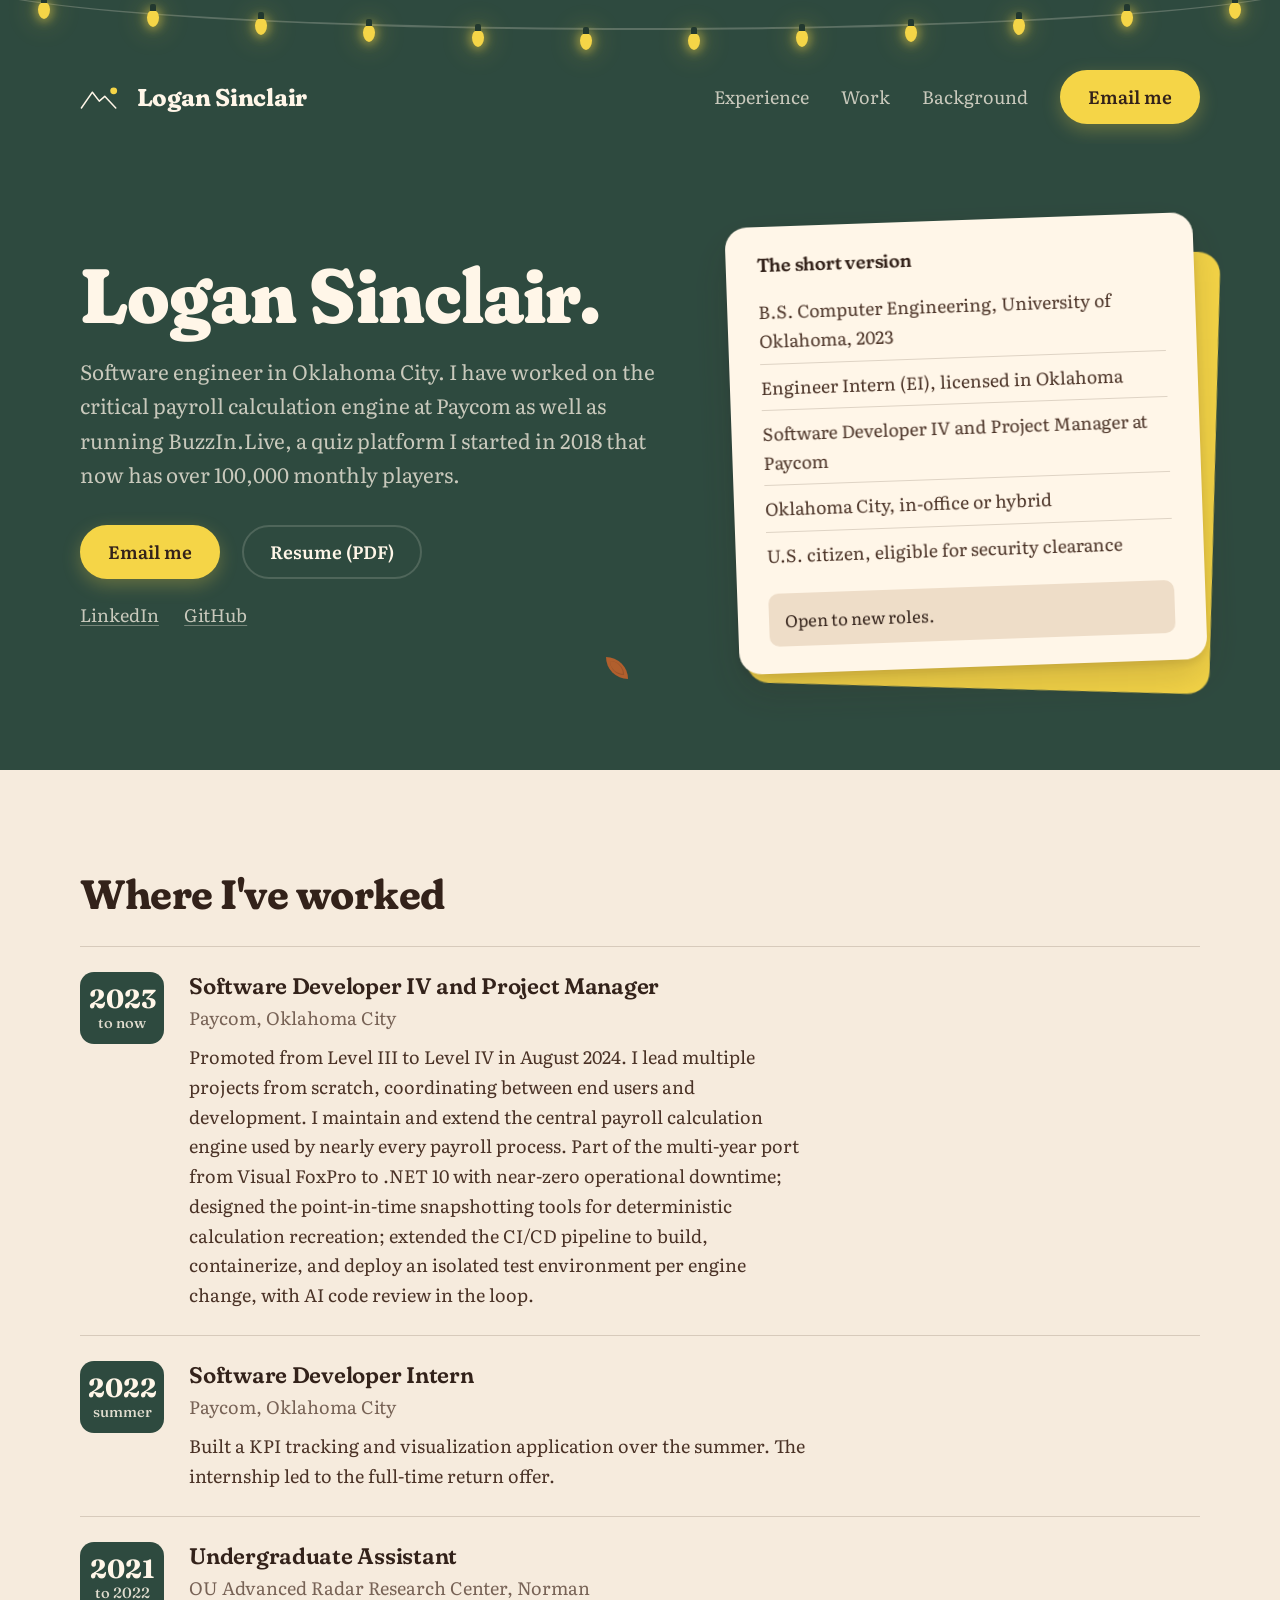
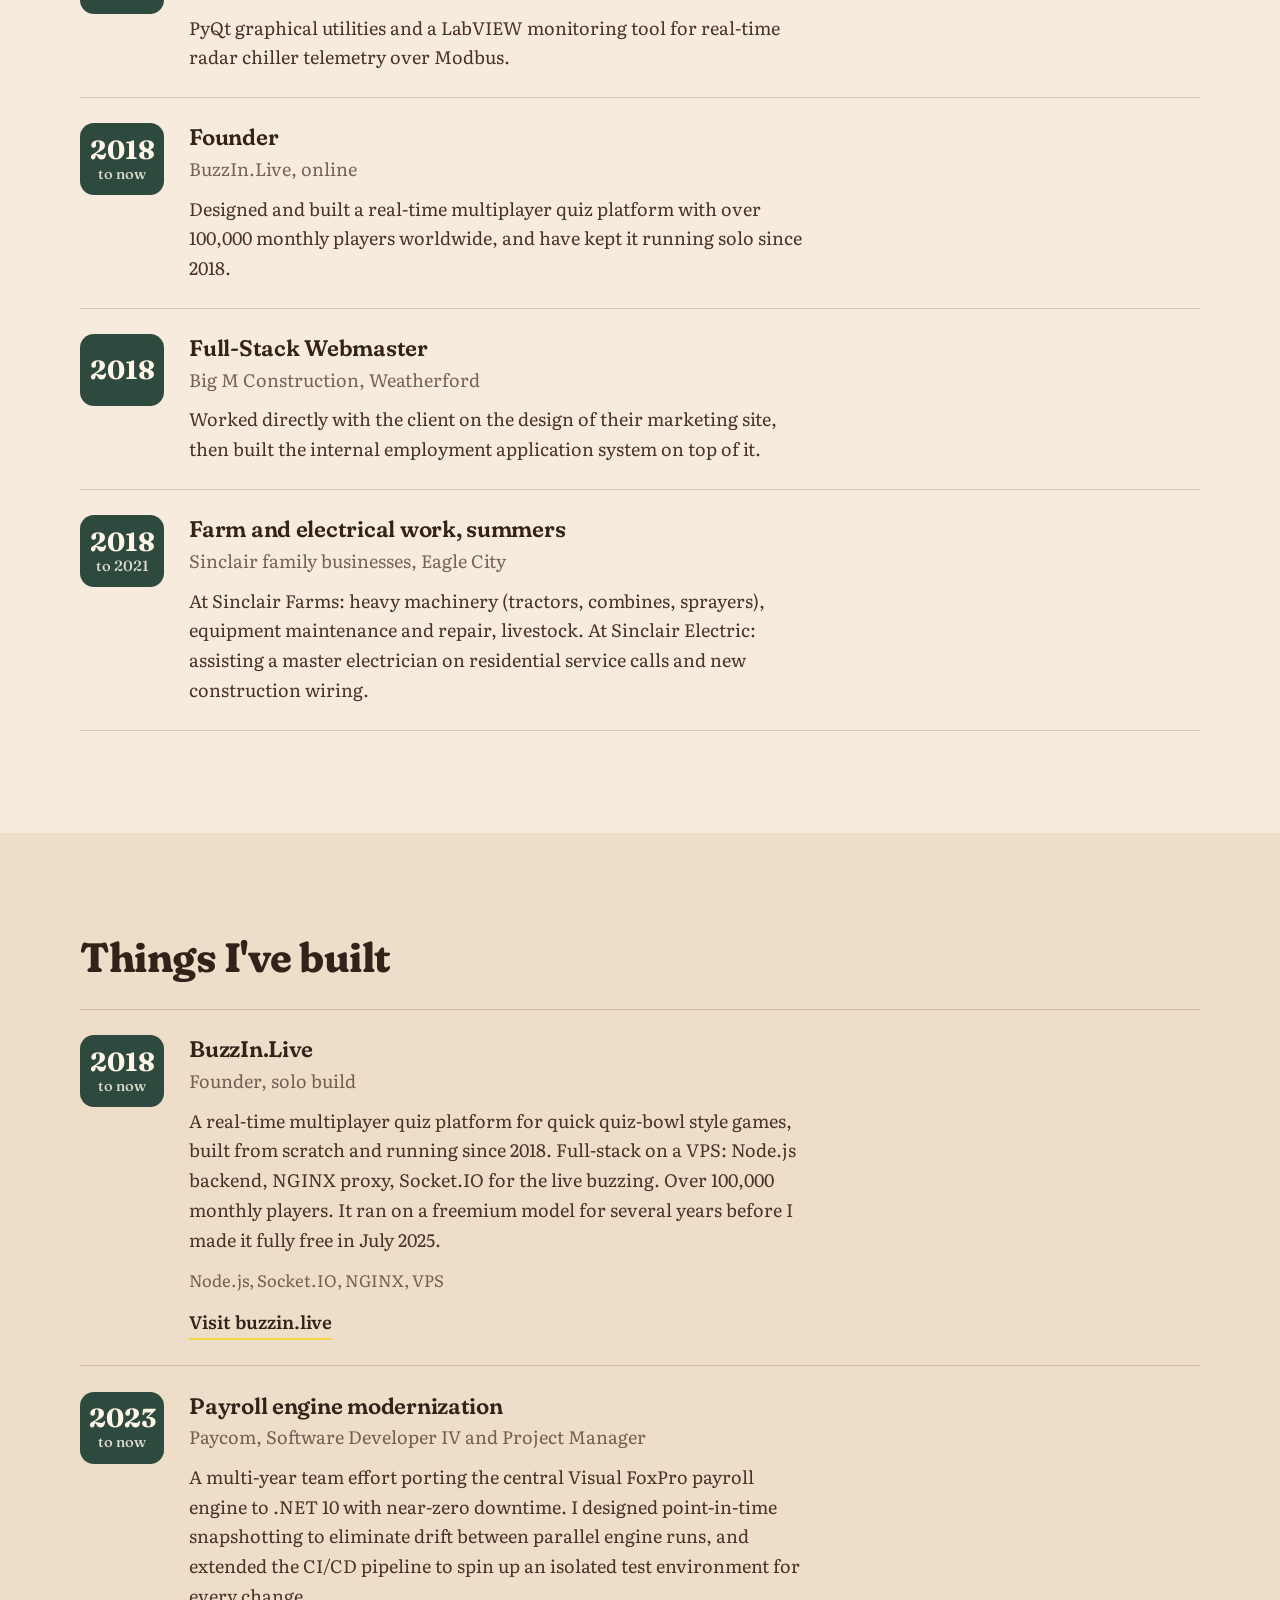
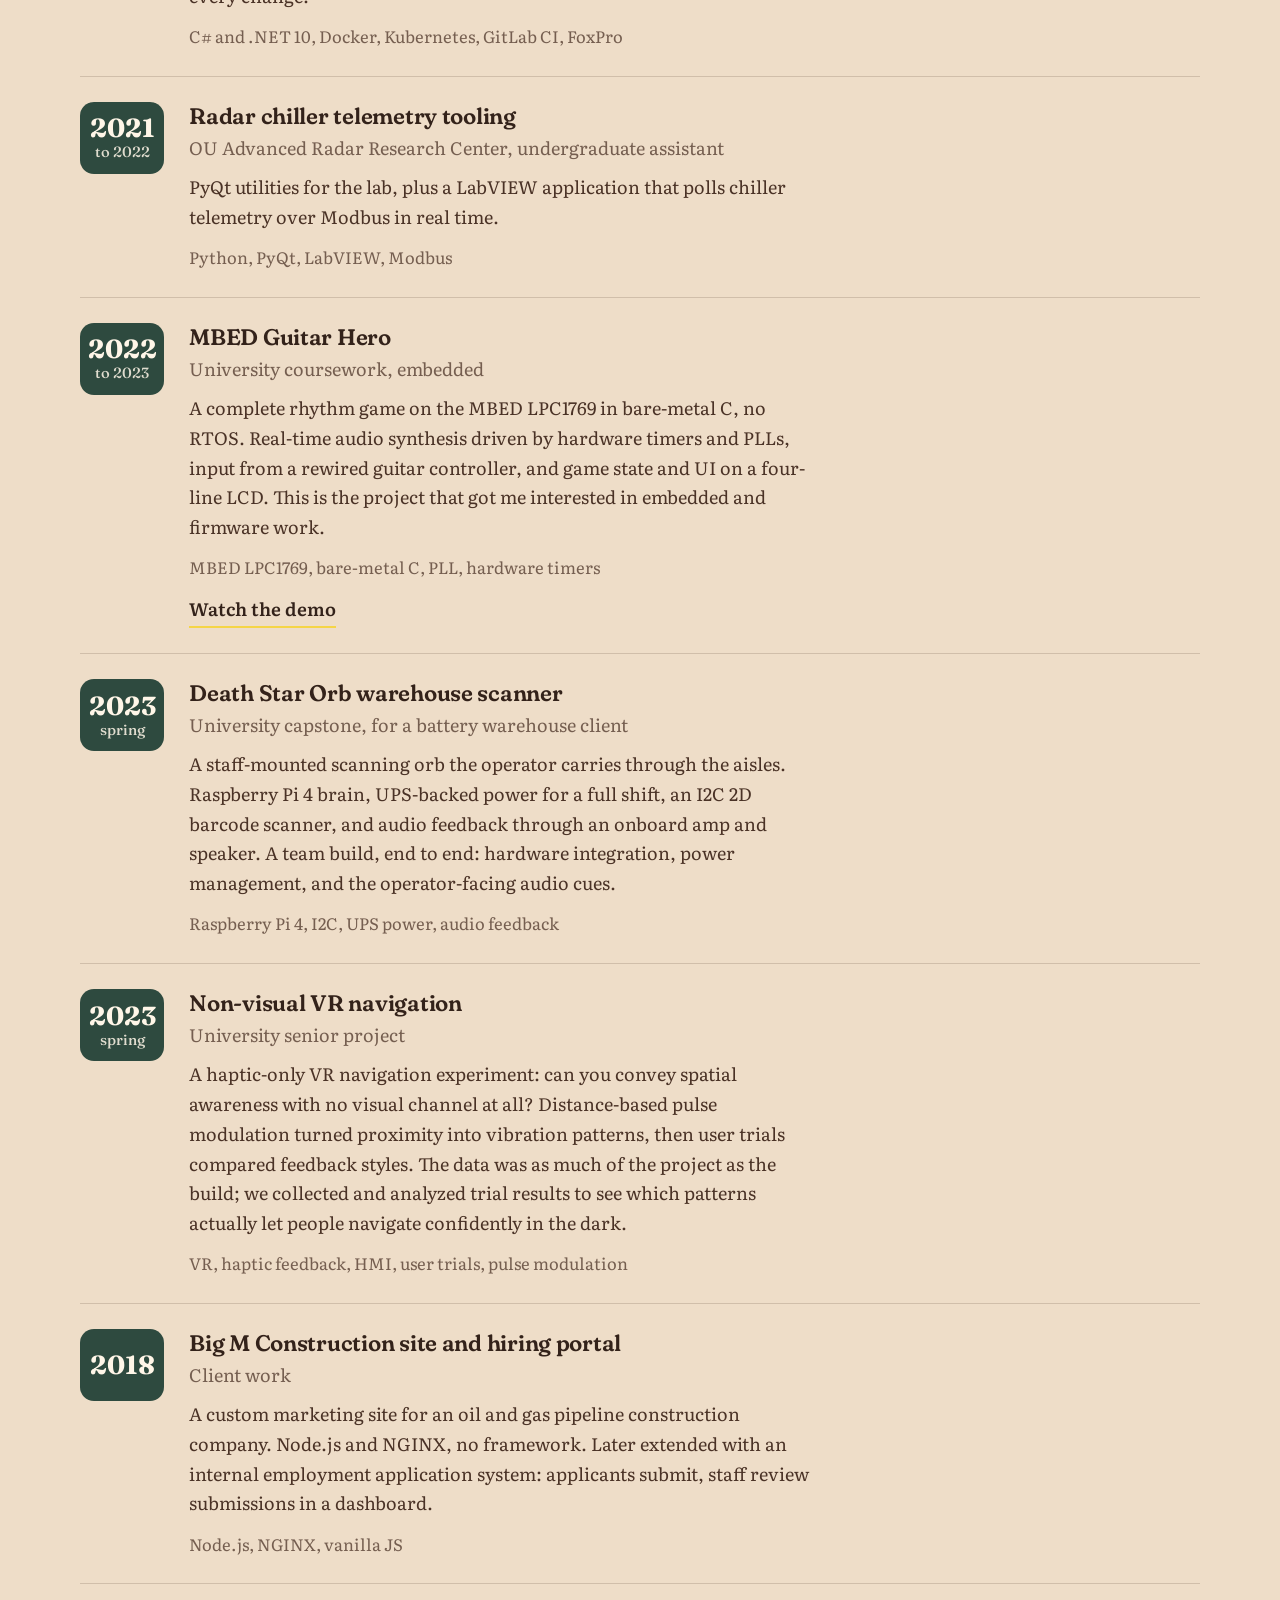
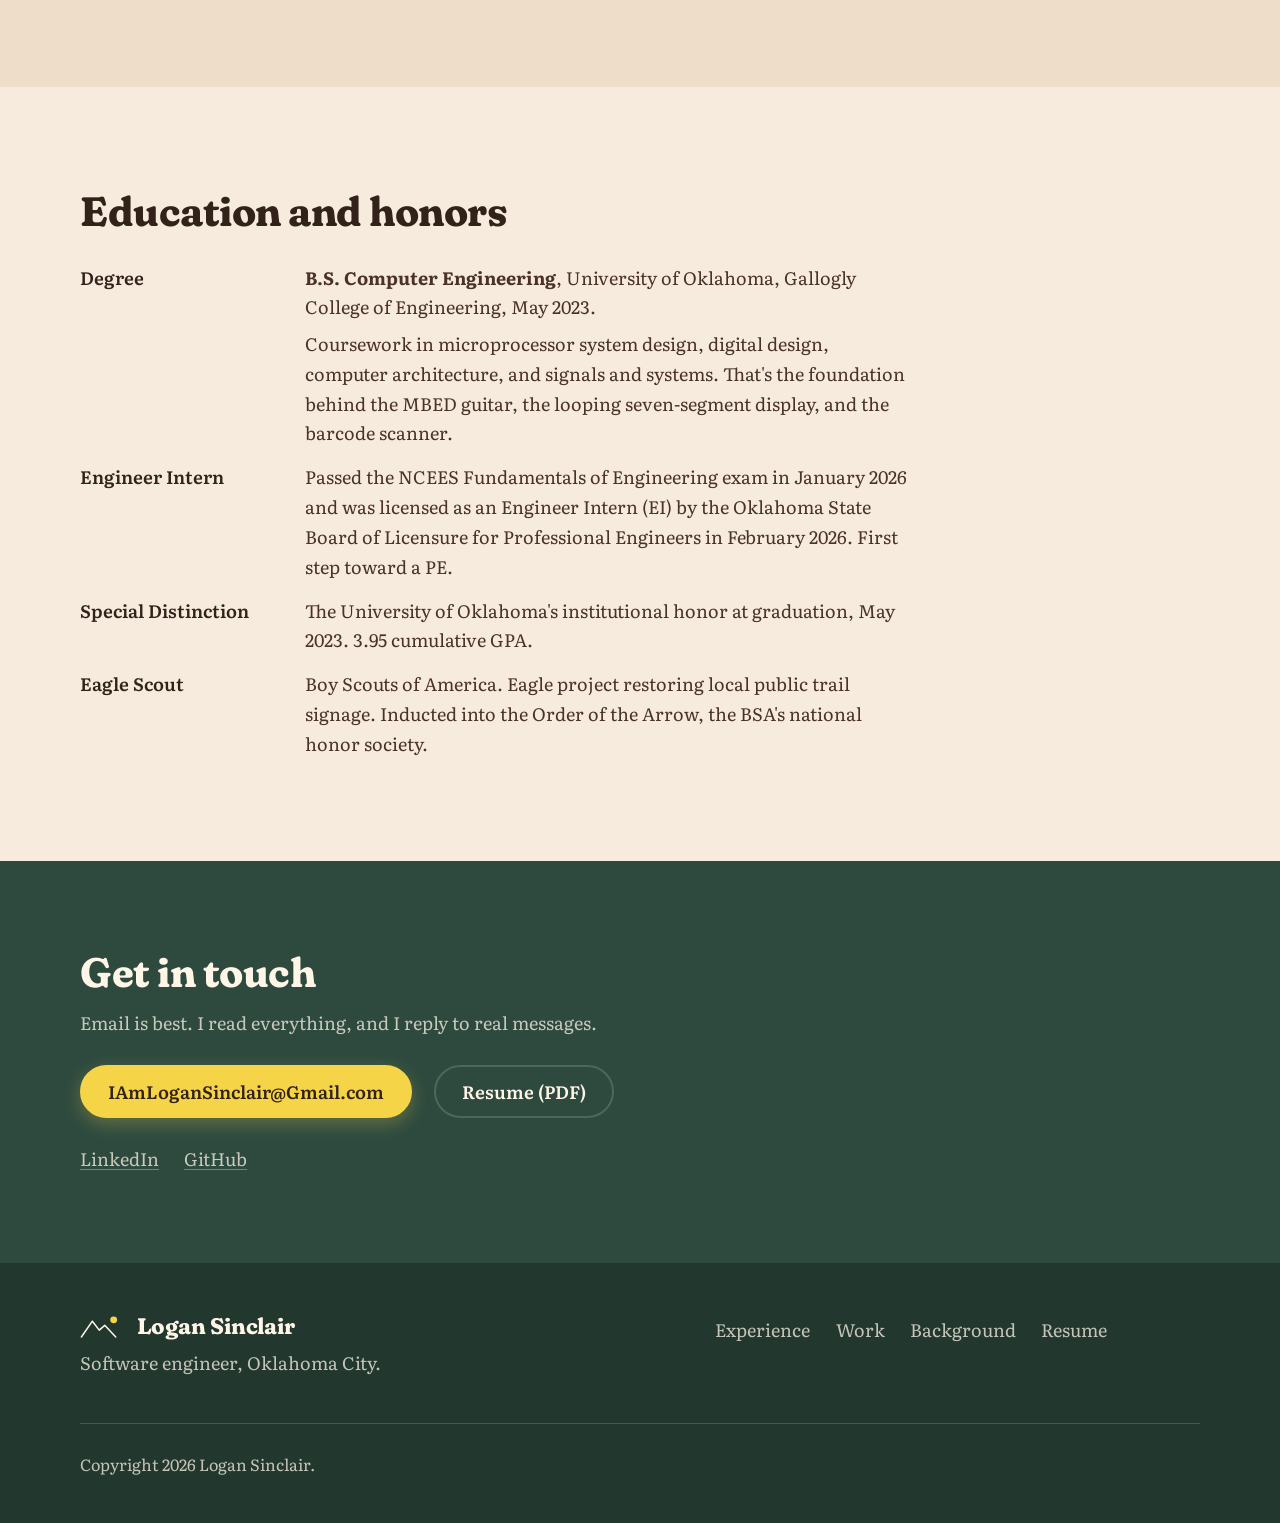
==== commit 6b4054c3: "Reword the hero lede Co-Authored-By: Claude Fable 5.1 <noreply@anthropic.com>" ====
--- a/index.html
+++ b/index.html
@@ -4,7 +4,7 @@
   <meta charset="utf-8">
   <meta name="viewport" content="width=device-width, initial-scale=1">
   <title>Logan Sinclair — software engineer, Oklahoma City</title>
-  <meta name="description" content="Logan Sinclair. Computer engineer, Level IV software developer, and project manager at Paycom, working on the payroll calculation engine. Founder of BuzzIn.Live. Open to embedded, automation, infrastructure, backend, and full-stack roles in Oklahoma City.">
+  <meta name="description" content="Logan Sinclair. Computer engineer, Level IV software developer, and project manager at Paycom, working on the payroll calculation engine. Founder of BuzzIn.Live. Open to new roles in Oklahoma City.">
   <meta name="theme-color" content="#2E4A3F">
   <link rel="icon" href="favicon.svg" type="image/svg+xml">
   <link rel="preconnect" href="https://fonts.googleapis.com">
@@ -67,7 +67,7 @@
 
         <div class="hero-copy">
           <h1 id="hero-h">Logan Sinclair.</h1>
-          <p class="lede">Software engineer in Oklahoma City. Most of my work is on systems that can't quietly fail: the payroll engine at Paycom that touches every paycheck, and BuzzIn.Live, a quiz platform I've run since 2018 with over 100,000 monthly players.</p>
+          <p class="lede">Software engineer in Oklahoma City. I have worked on the critical payroll calculation engine at Paycom as well as running BuzzIn.Live, a quiz platform I started in 2018 that now has over 100,000 monthly players.</p>
           <div class="hero-actions">
             <a class="btn btn-amber" href="mailto:IAmLoganSinclair@Gmail.com">Email me</a>
             <a class="btn btn-ghost" href="resume.pdf">Resume (PDF)</a>
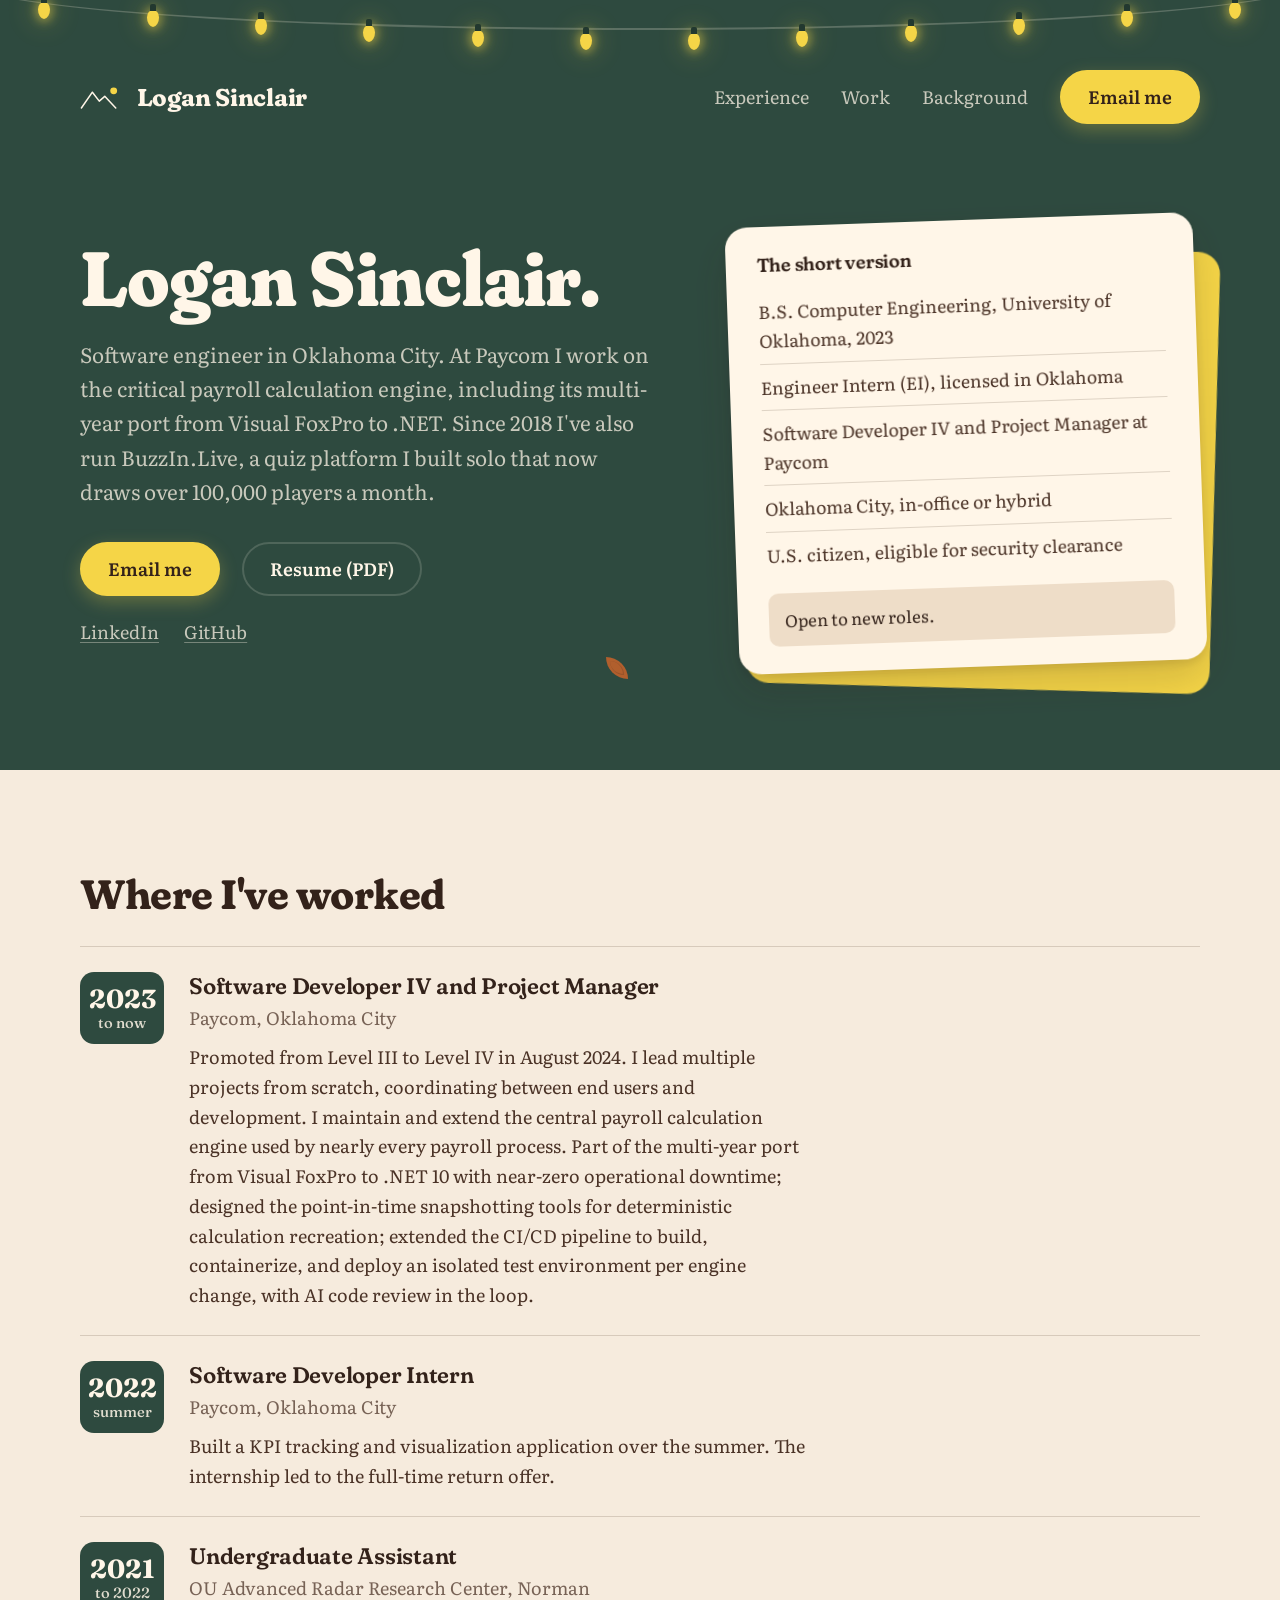
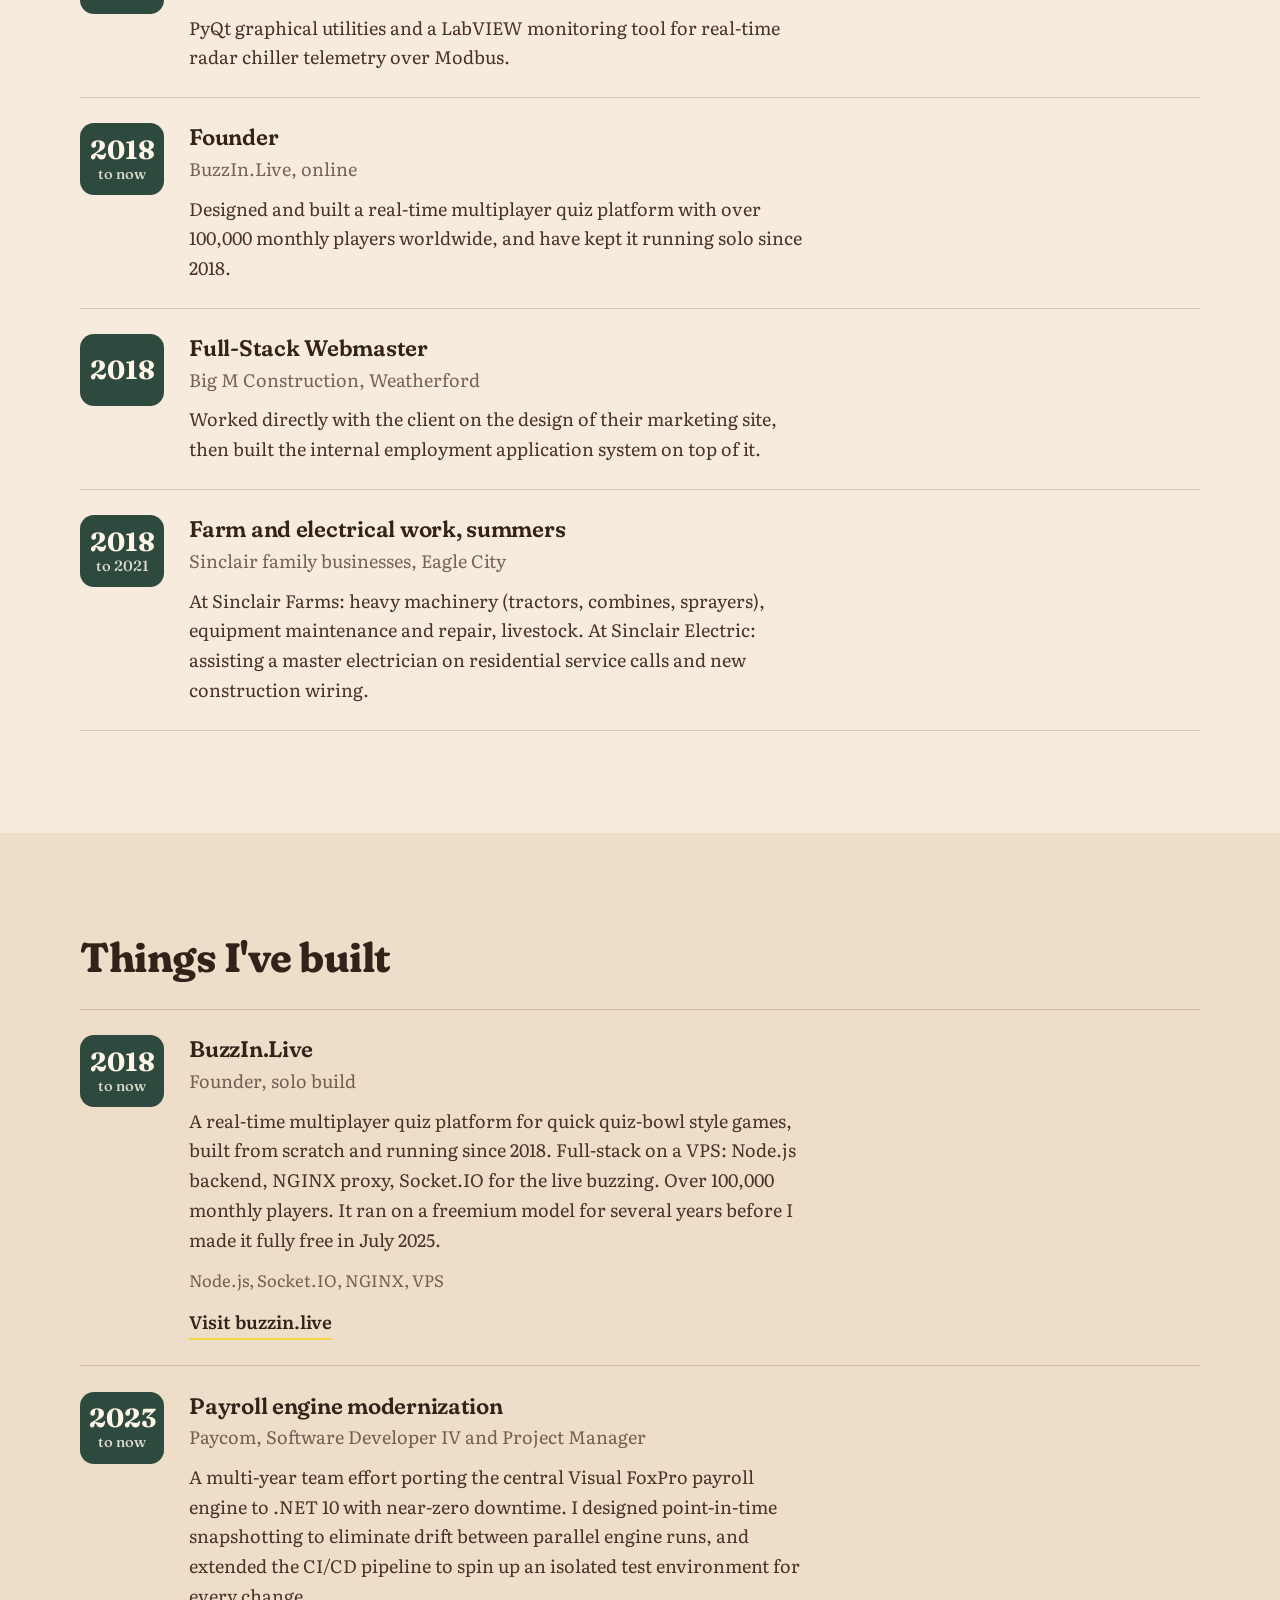
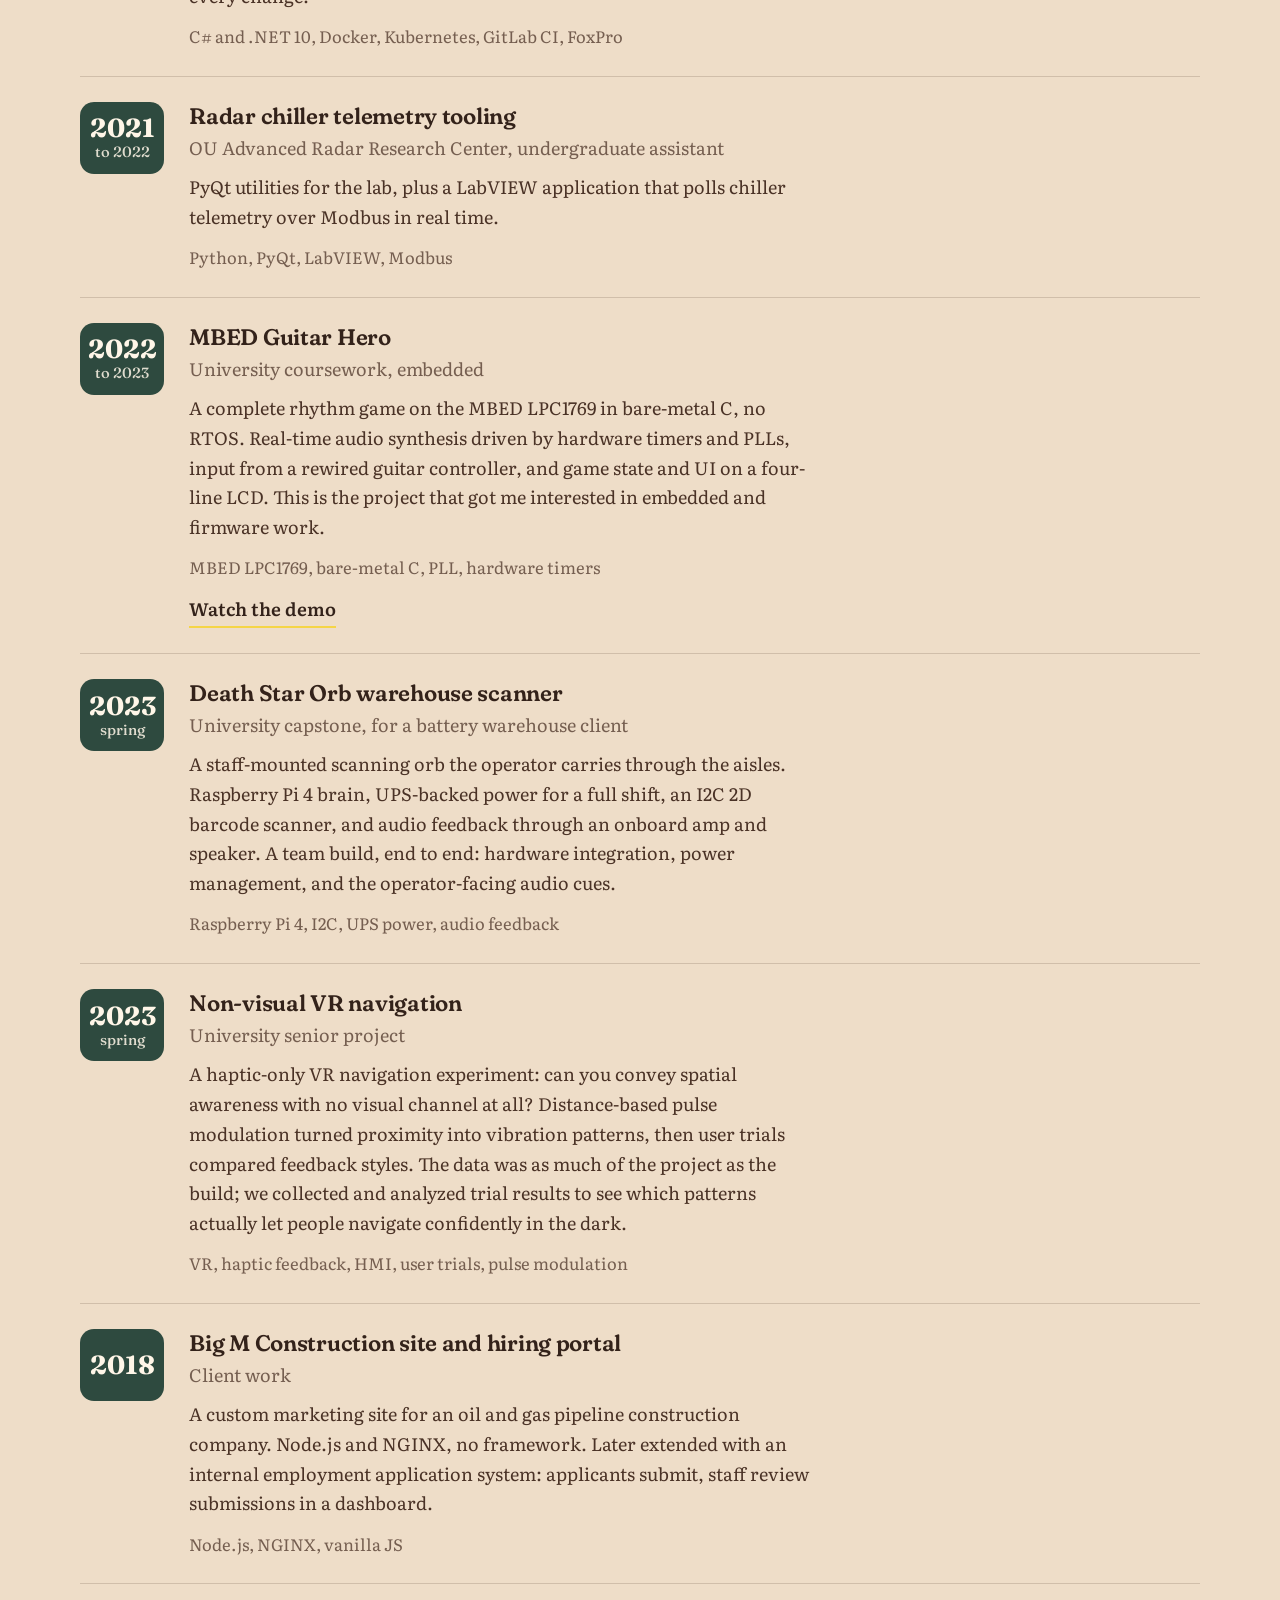
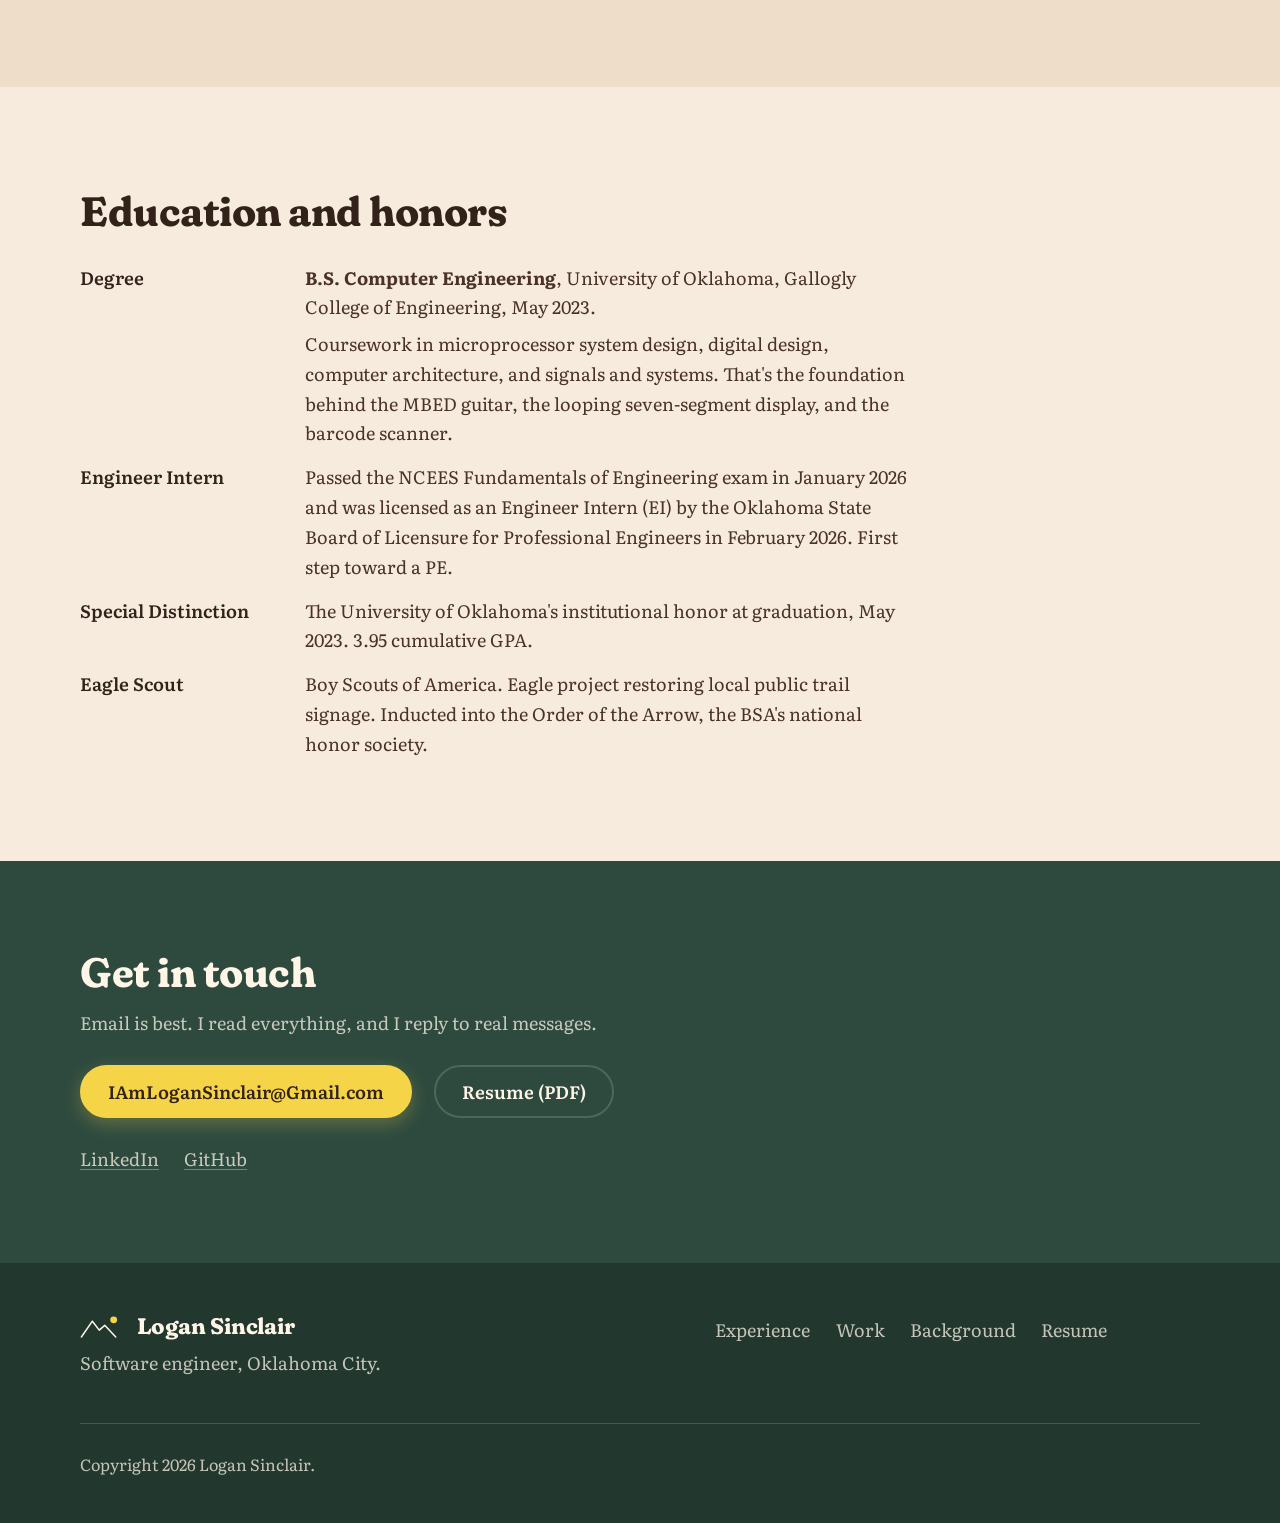
==== commit ce3f6d8a: "Tidy the hero lede and mention the FoxPro-to-.NET port Co-Authored-By: Claude Fable 5.1 <noreply@ant" ====
--- a/index.html
+++ b/index.html
@@ -67,7 +67,7 @@
 
         <div class="hero-copy">
           <h1 id="hero-h">Logan Sinclair.</h1>
-          <p class="lede">Software engineer in Oklahoma City. I have worked on the critical payroll calculation engine at Paycom as well as running BuzzIn.Live, a quiz platform I started in 2018 that now has over 100,000 monthly players.</p>
+          <p class="lede">Software engineer in Oklahoma City. At Paycom I work on the critical payroll calculation engine, including its multi-year port from Visual FoxPro to .NET. Since 2018 I've also run BuzzIn.Live, a quiz platform I built solo that now draws over 100,000 players a month.</p>
           <div class="hero-actions">
             <a class="btn btn-amber" href="mailto:IAmLoganSinclair@Gmail.com">Email me</a>
             <a class="btn btn-ghost" href="resume.pdf">Resume (PDF)</a>
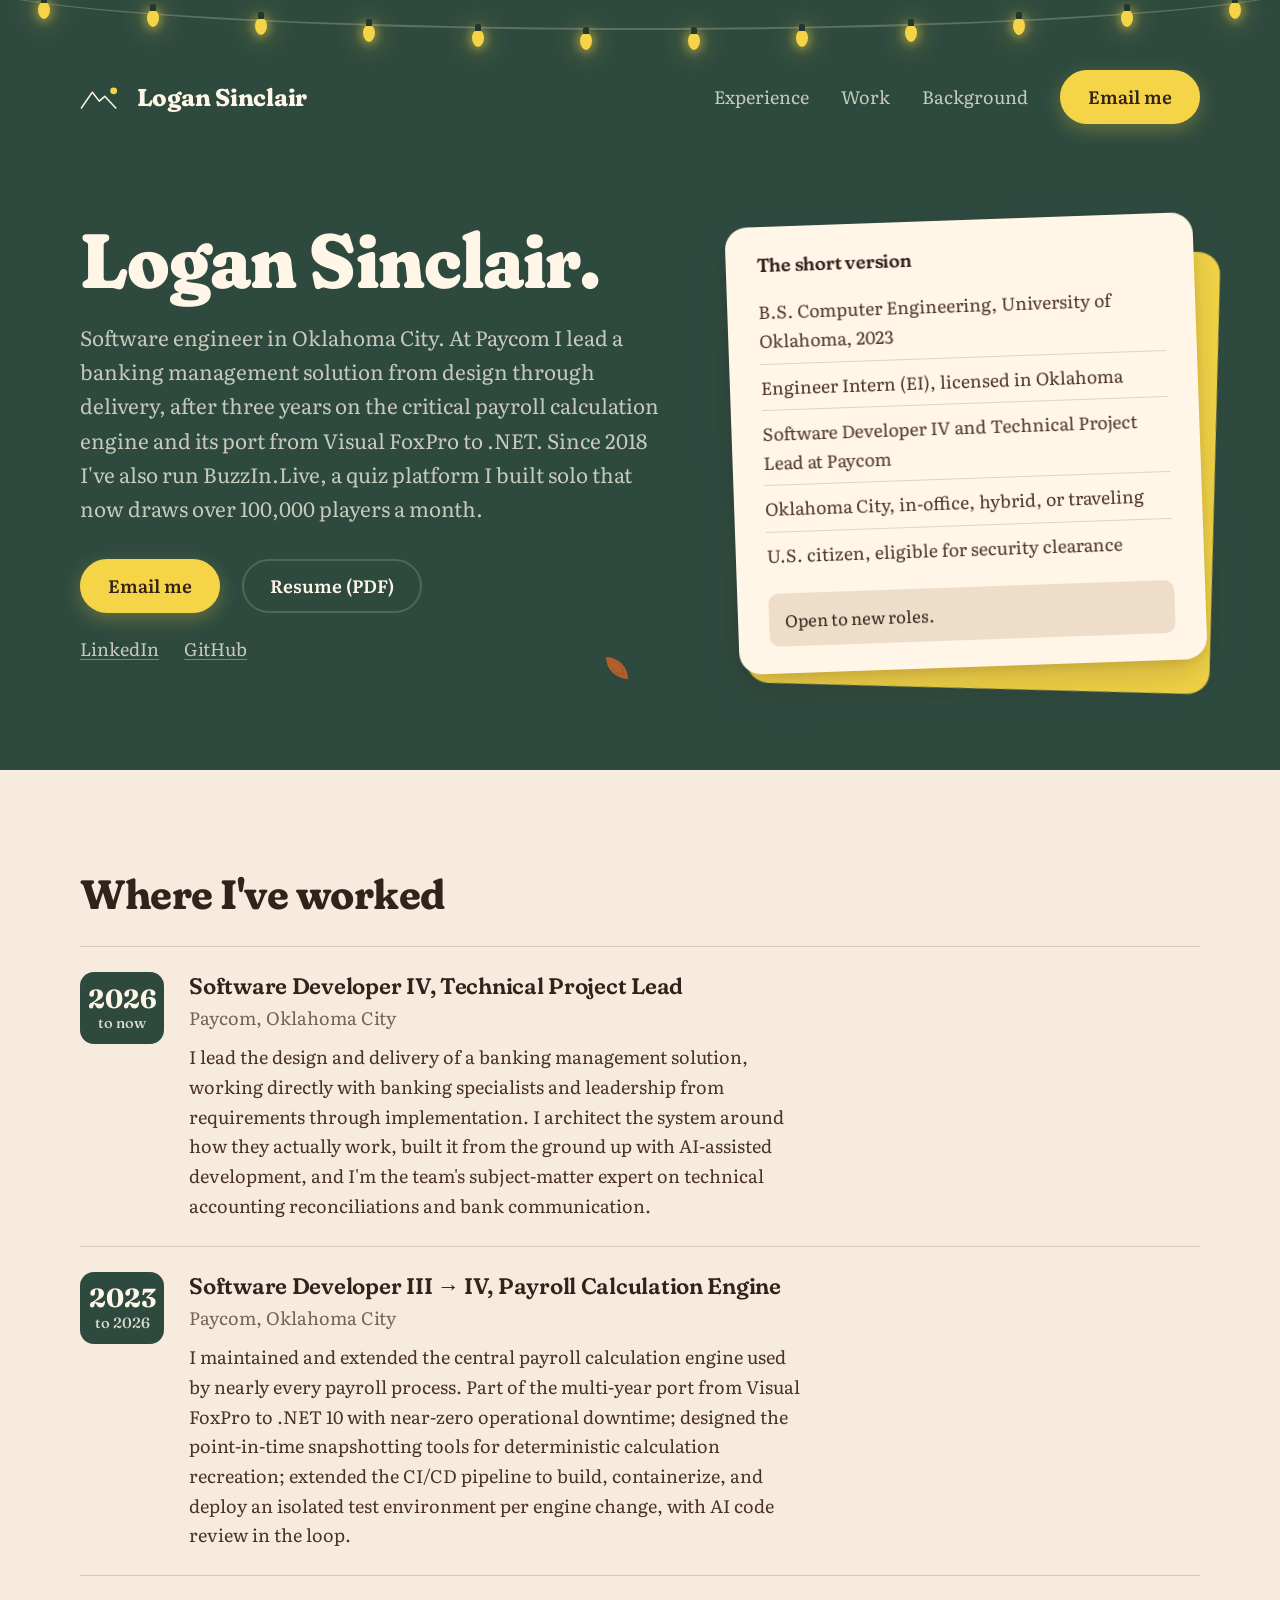
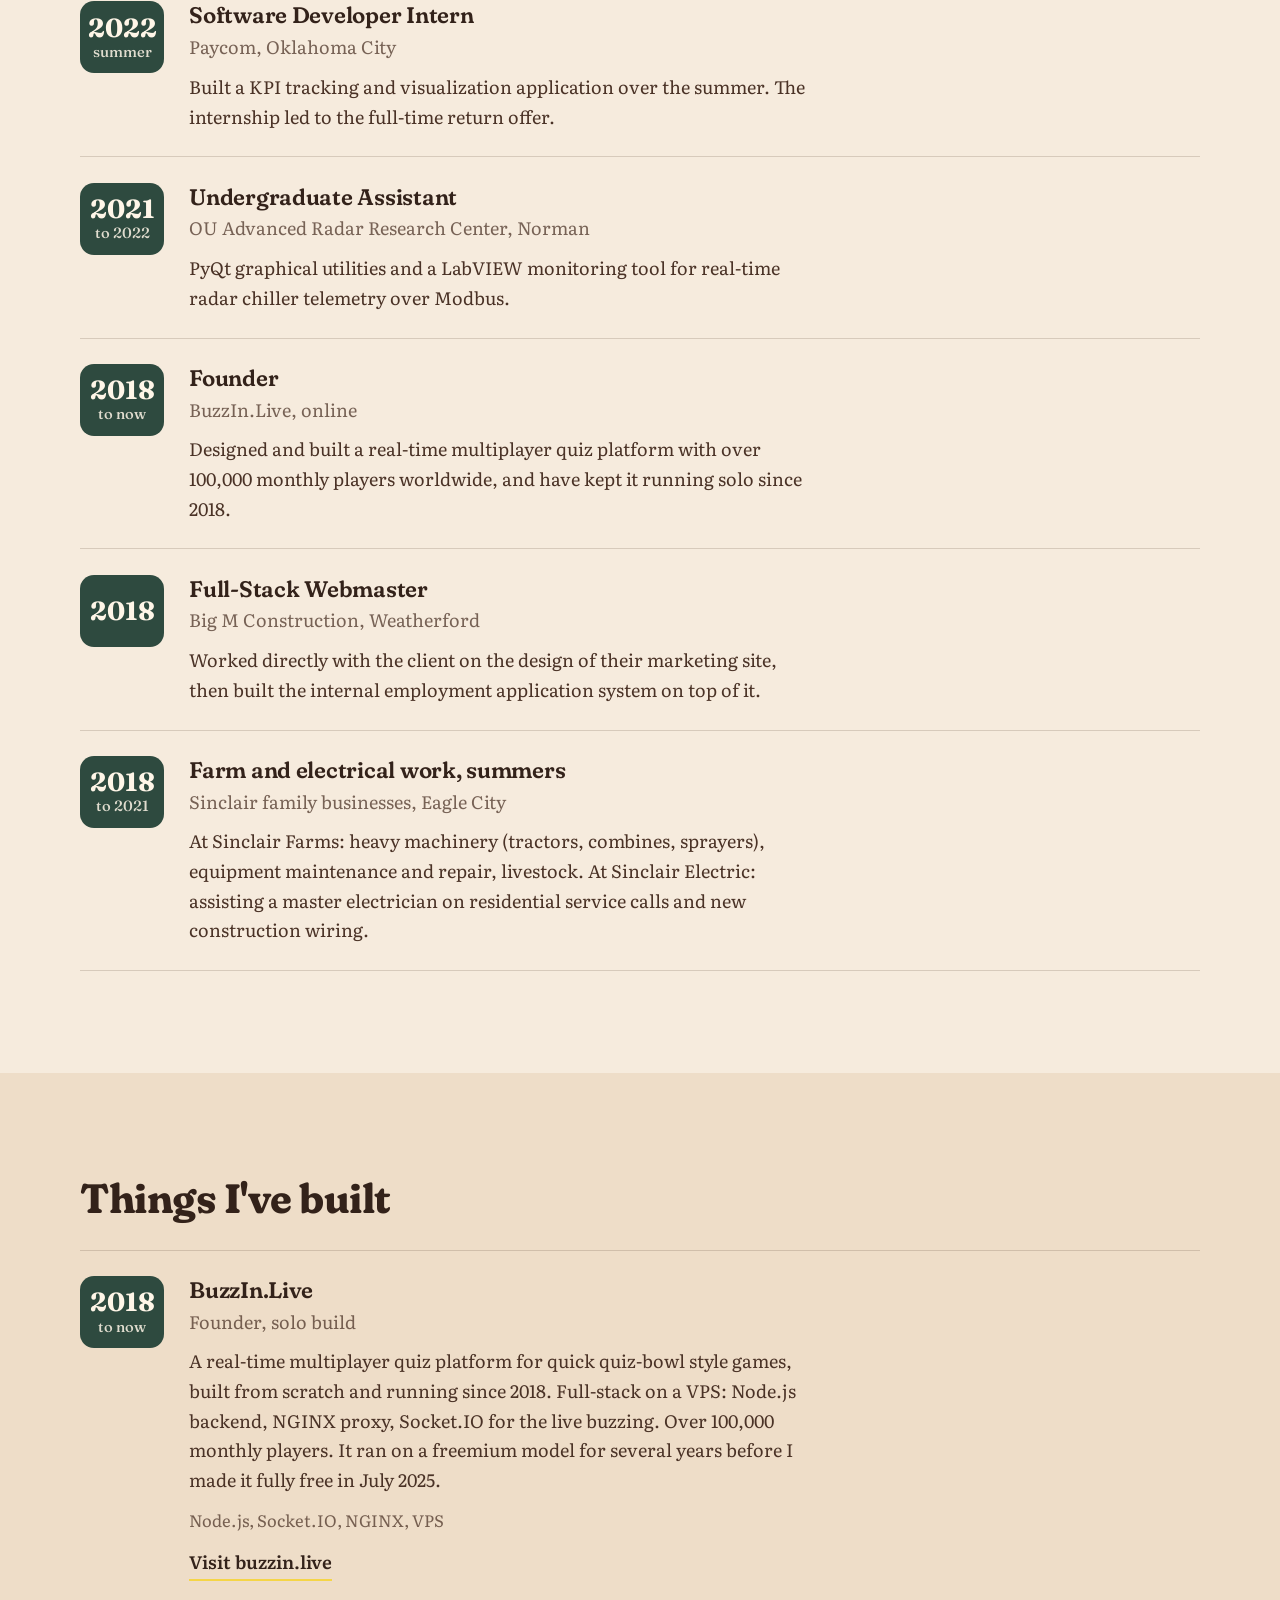
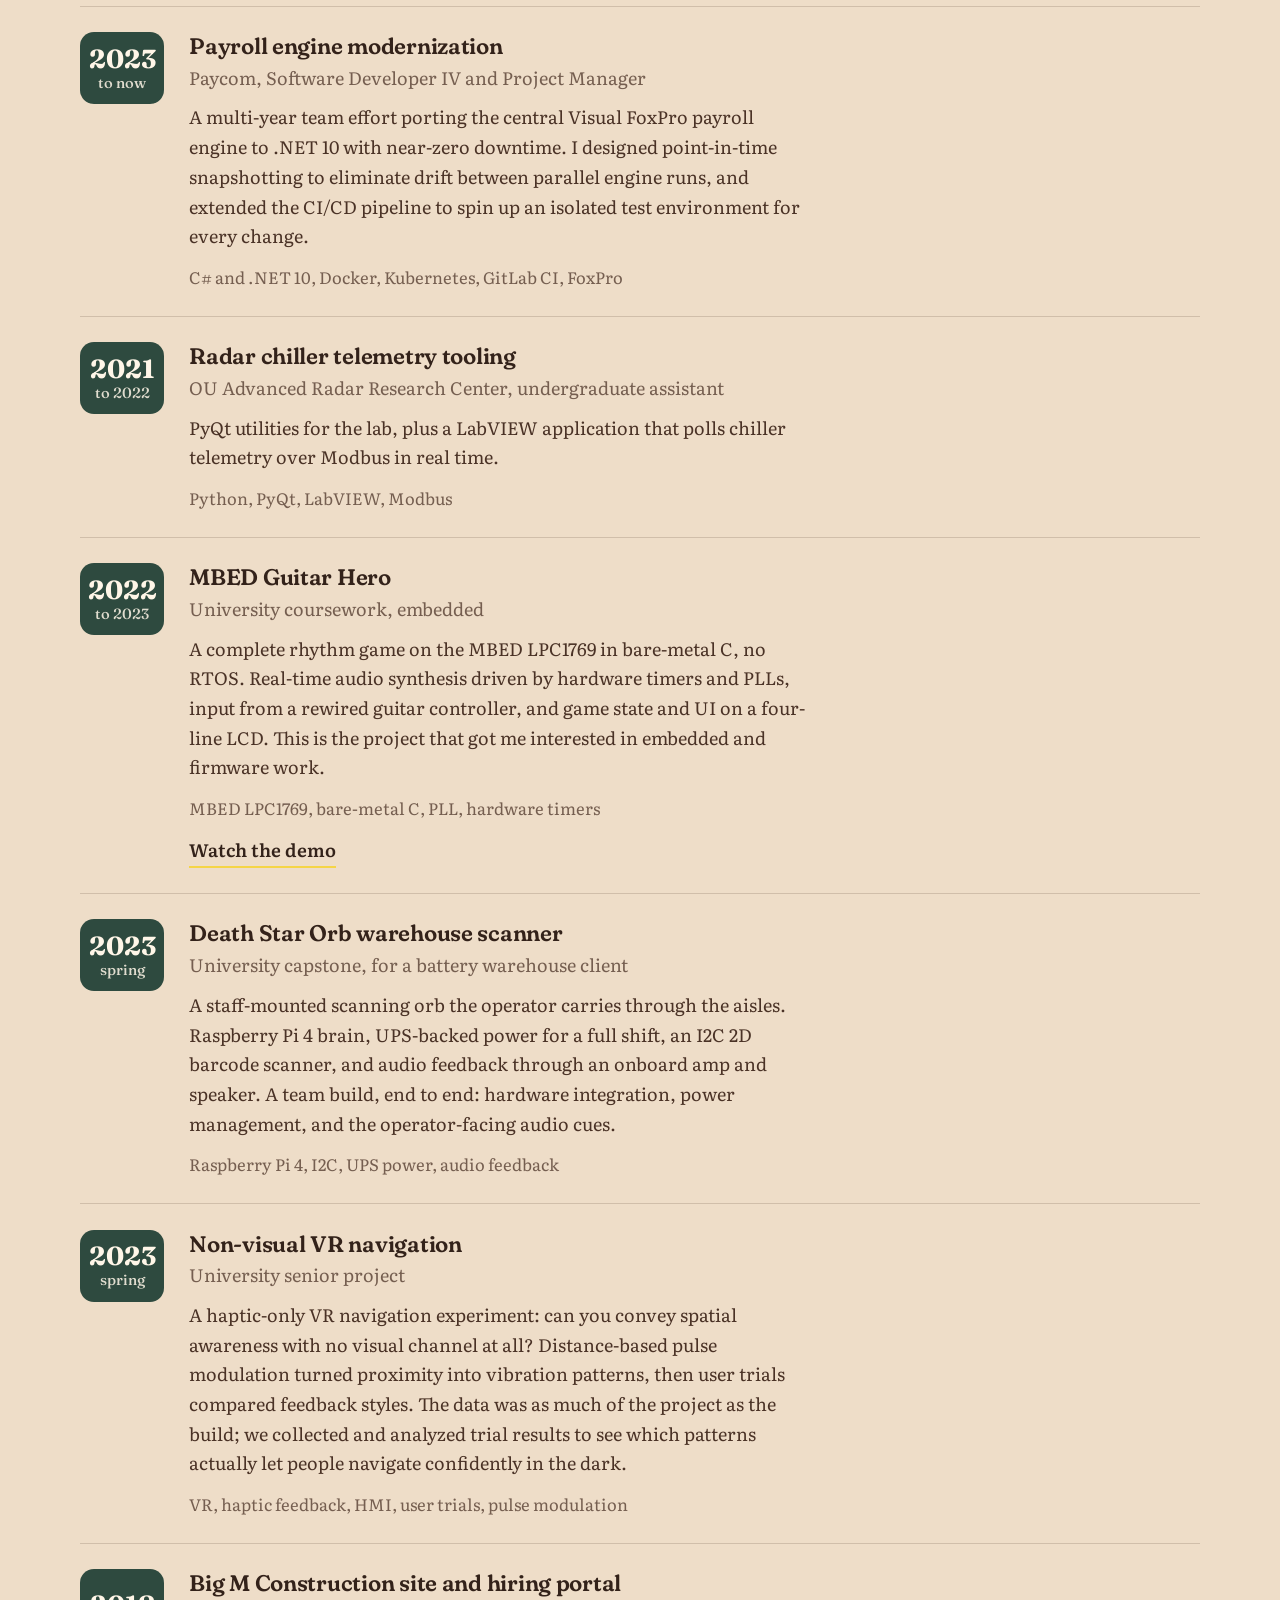
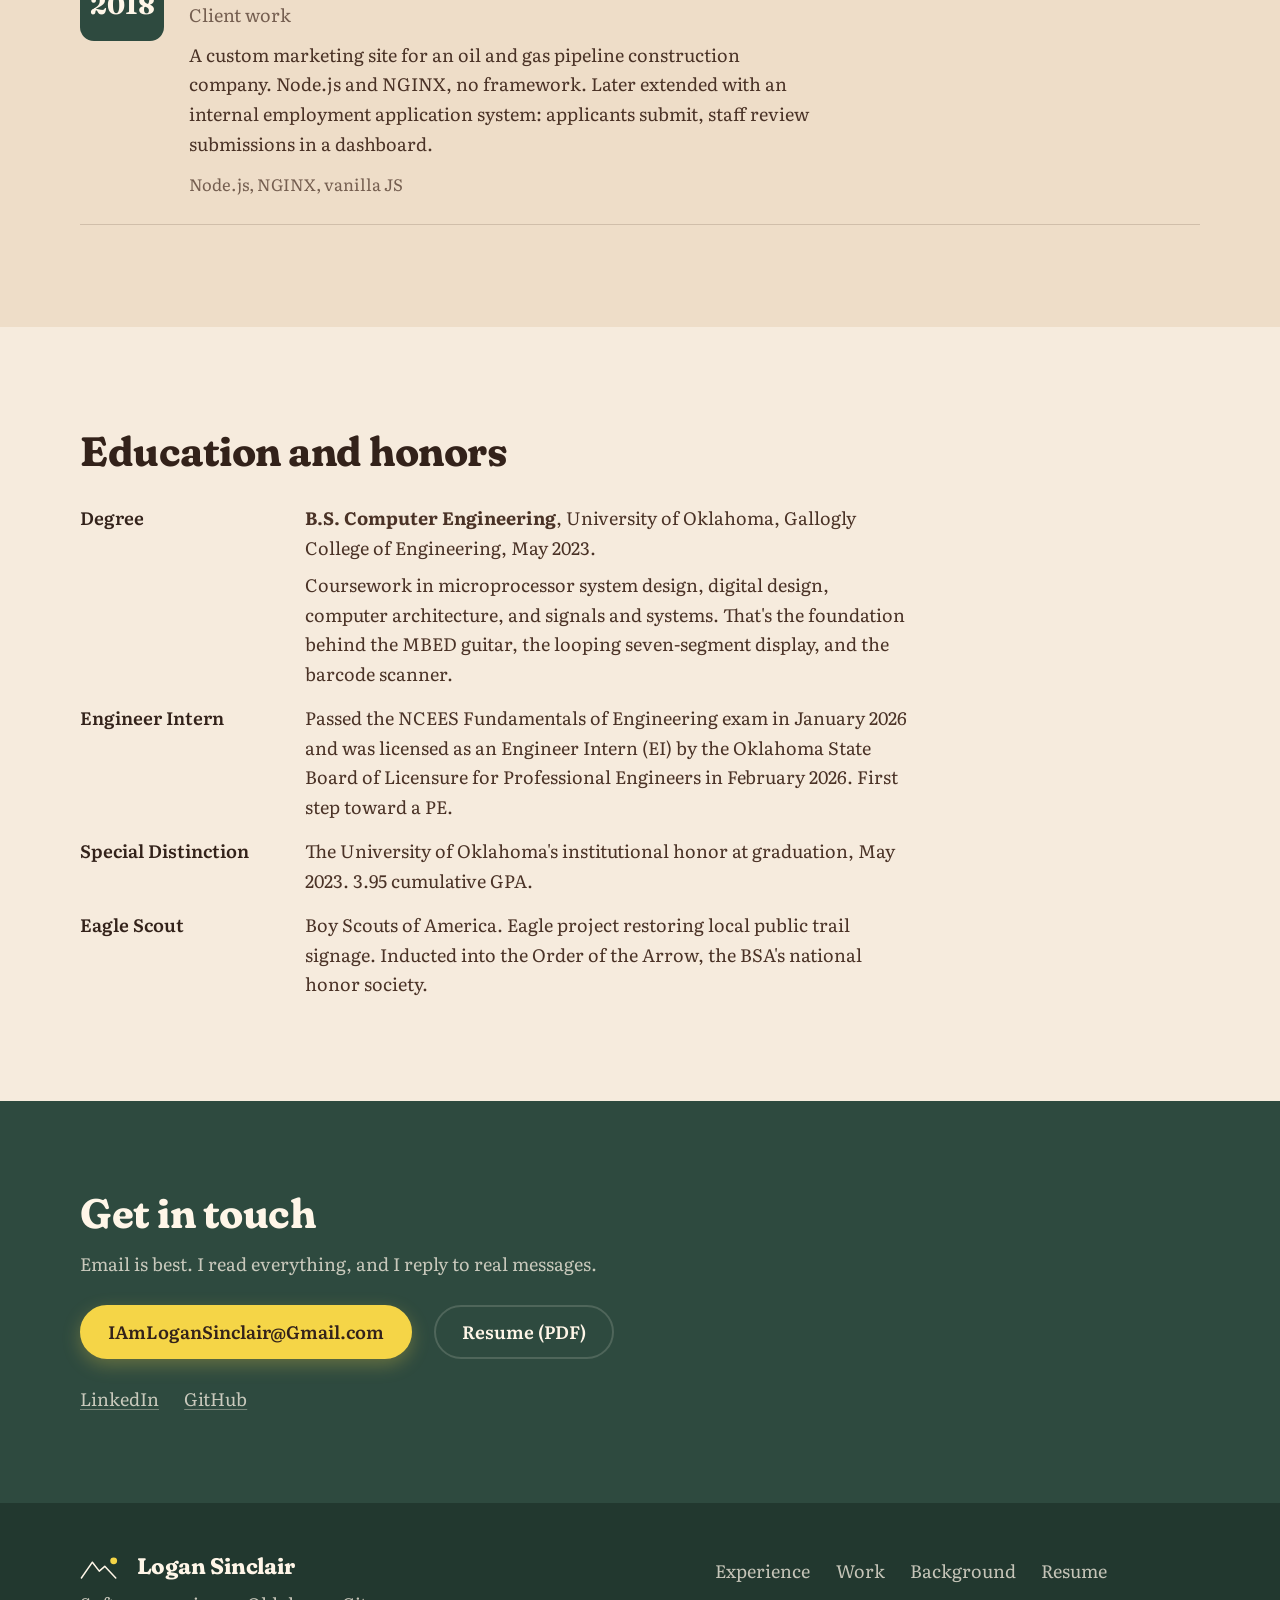
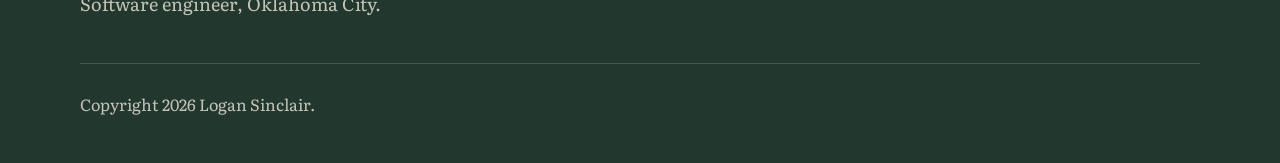
==== commit 5173ec7a: "Paycom split into Technical Project Lead (2026) and payroll engine (2023-2026); resume v7 New intro," ====
--- a/index.html
+++ b/index.html
@@ -4,7 +4,7 @@
   <meta charset="utf-8">
   <meta name="viewport" content="width=device-width, initial-scale=1">
   <title>Logan Sinclair — software engineer, Oklahoma City</title>
-  <meta name="description" content="Logan Sinclair. Computer engineer, Level IV software developer, and project manager at Paycom, working on the payroll calculation engine. Founder of BuzzIn.Live. Open to new roles in Oklahoma City.">
+  <meta name="description" content="Logan Sinclair. Computer engineer, Level IV software developer, and technical project lead at Paycom, working on the payroll calculation engine. Founder of BuzzIn.Live. Open to new roles in Oklahoma City.">
   <meta name="theme-color" content="#2E4A3F">
   <link rel="icon" href="favicon.svg" type="image/svg+xml">
   <link rel="preconnect" href="https://fonts.googleapis.com">
@@ -67,7 +67,7 @@
 
         <div class="hero-copy">
           <h1 id="hero-h">Logan Sinclair.</h1>
-          <p class="lede">Software engineer in Oklahoma City. At Paycom I work on the critical payroll calculation engine, including its multi-year port from Visual FoxPro to .NET. Since 2018 I've also run BuzzIn.Live, a quiz platform I built solo that now draws over 100,000 players a month.</p>
+          <p class="lede">Software engineer in Oklahoma City. At Paycom I lead a banking management solution from design through delivery, after three years on the critical payroll calculation engine and its port from Visual FoxPro to .NET. Since 2018 I've also run BuzzIn.Live, a quiz platform I built solo that now draws over 100,000 players a month.</p>
           <div class="hero-actions">
             <a class="btn btn-amber" href="mailto:IAmLoganSinclair@Gmail.com">Email me</a>
             <a class="btn btn-ghost" href="resume.pdf">Resume (PDF)</a>
@@ -84,8 +84,8 @@
             <ul>
               <li>B.S. Computer Engineering, University of Oklahoma, 2023</li>
               <li>Engineer Intern (EI), licensed in Oklahoma</li>
-              <li>Software Developer IV and Project Manager at Paycom</li>
-              <li>Oklahoma City, in-office or hybrid</li>
+              <li>Software Developer IV and Technical Project Lead at Paycom</li>
+              <li>Oklahoma City, in-office, hybrid, or traveling</li>
               <li>U.S. citizen, eligible for security clearance</li>
             </ul>
             <p class="open">Open to new roles.</p>
@@ -100,11 +100,20 @@
         <div class="entries reveal-group">
 
           <article class="entry">
-            <div class="stamp"><span class="y-big">2023</span><span class="y-small">to now</span></div>
-            <div>
-              <h3>Software Developer IV and Project Manager</h3>
+            <div class="stamp"><span class="y-big">2026</span><span class="y-small">to now</span></div>
+            <div>
+              <h3>Software Developer IV, Technical Project Lead</h3>
               <p class="where">Paycom, Oklahoma City</p>
-              <p>Promoted from Level III to Level IV in August 2024. I lead multiple projects from scratch, coordinating between end users and development. I maintain and extend the central payroll calculation engine used by nearly every payroll process. Part of the multi-year port from Visual FoxPro to .NET 10 with near-zero operational downtime; designed the point-in-time snapshotting tools for deterministic calculation recreation; extended the CI/CD pipeline to build, containerize, and deploy an isolated test environment per engine change, with AI code review in the loop.</p>
+              <p>I lead the design and delivery of a banking management solution, working directly with banking specialists and leadership from requirements through implementation. I architect the system around how they actually work, built it from the ground up with AI-assisted development, and I'm the team's subject-matter expert on technical accounting reconciliations and bank communication.</p>
+            </div>
+          </article>
+
+          <article class="entry">
+            <div class="stamp"><span class="y-big">2023</span><span class="y-small">to 2026</span></div>
+            <div>
+              <h3>Software Developer III &rarr; IV, Payroll Calculation Engine</h3>
+              <p class="where">Paycom, Oklahoma City</p>
+              <p>I maintained and extended the central payroll calculation engine used by nearly every payroll process. Part of the multi-year port from Visual FoxPro to .NET 10 with near-zero operational downtime; designed the point-in-time snapshotting tools for deterministic calculation recreation; extended the CI/CD pipeline to build, containerize, and deploy an isolated test environment per engine change, with AI code review in the loop.</p>
             </div>
           </article>
 
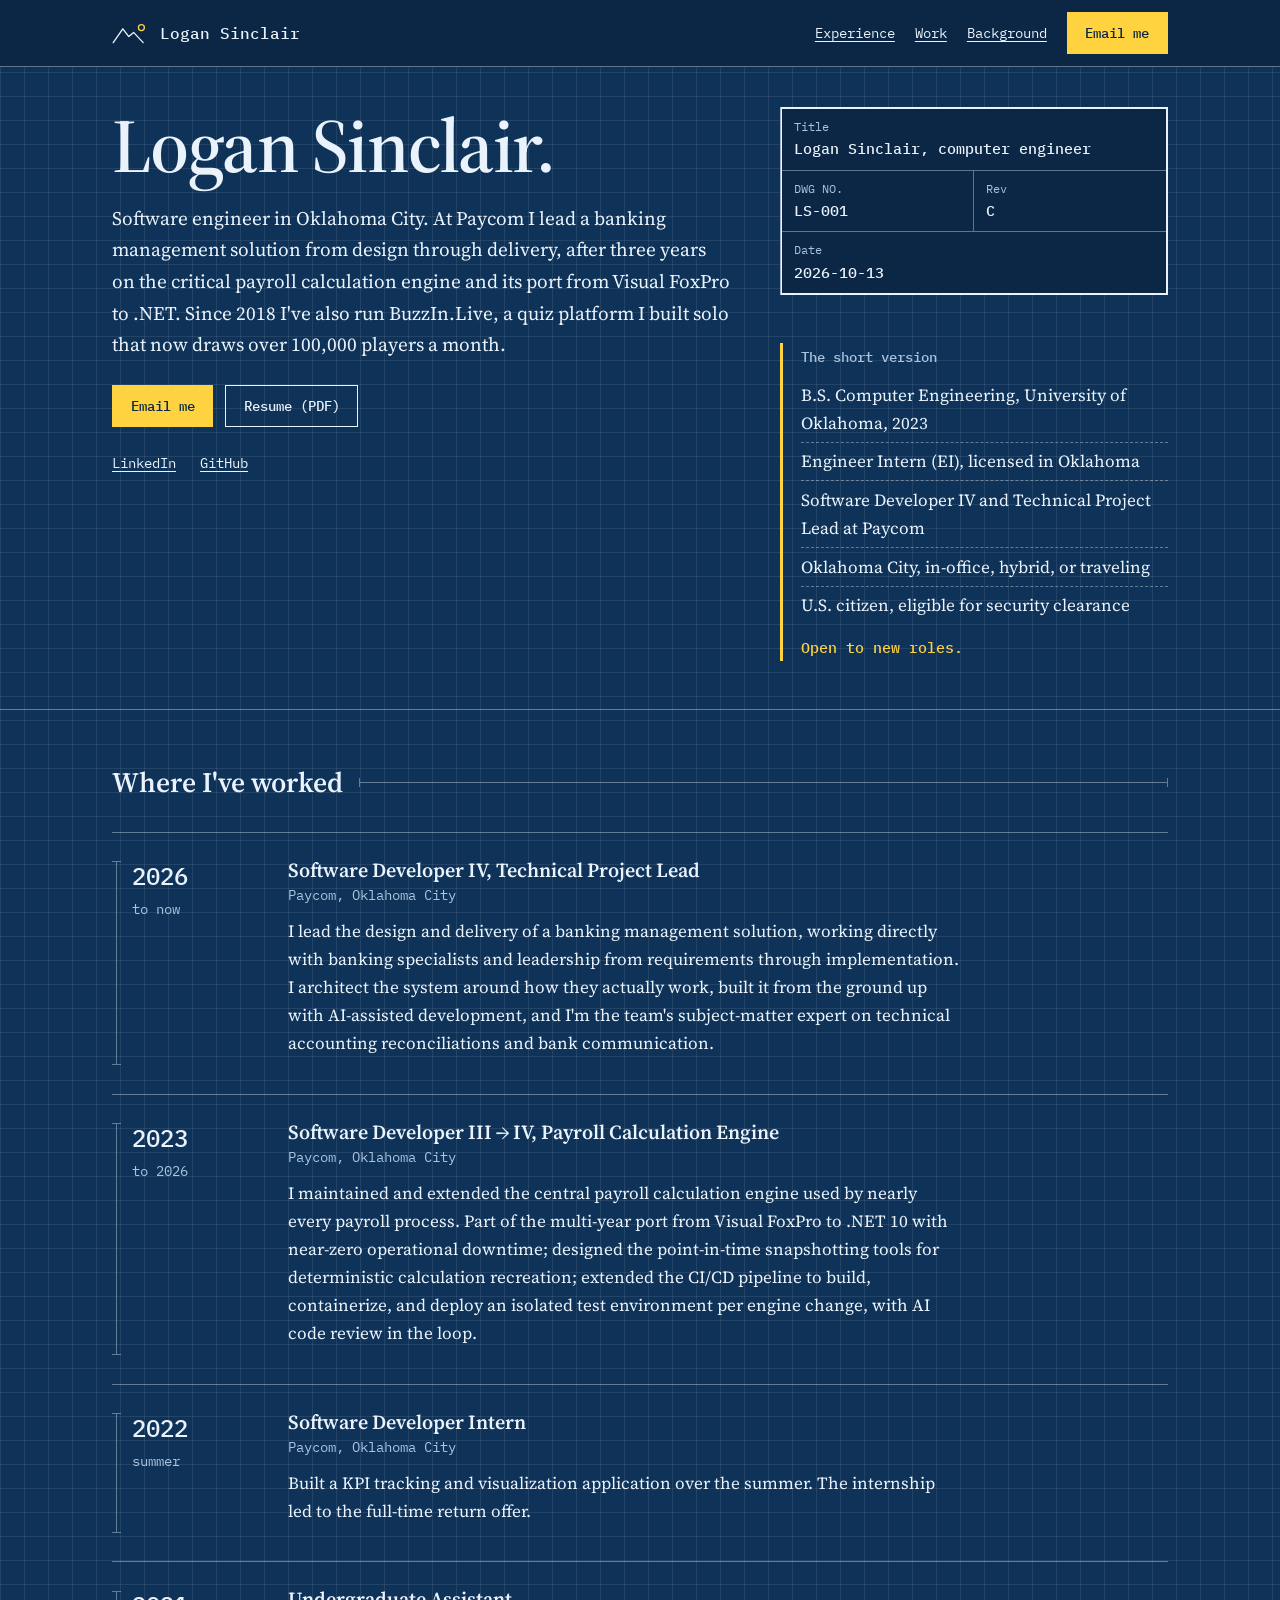
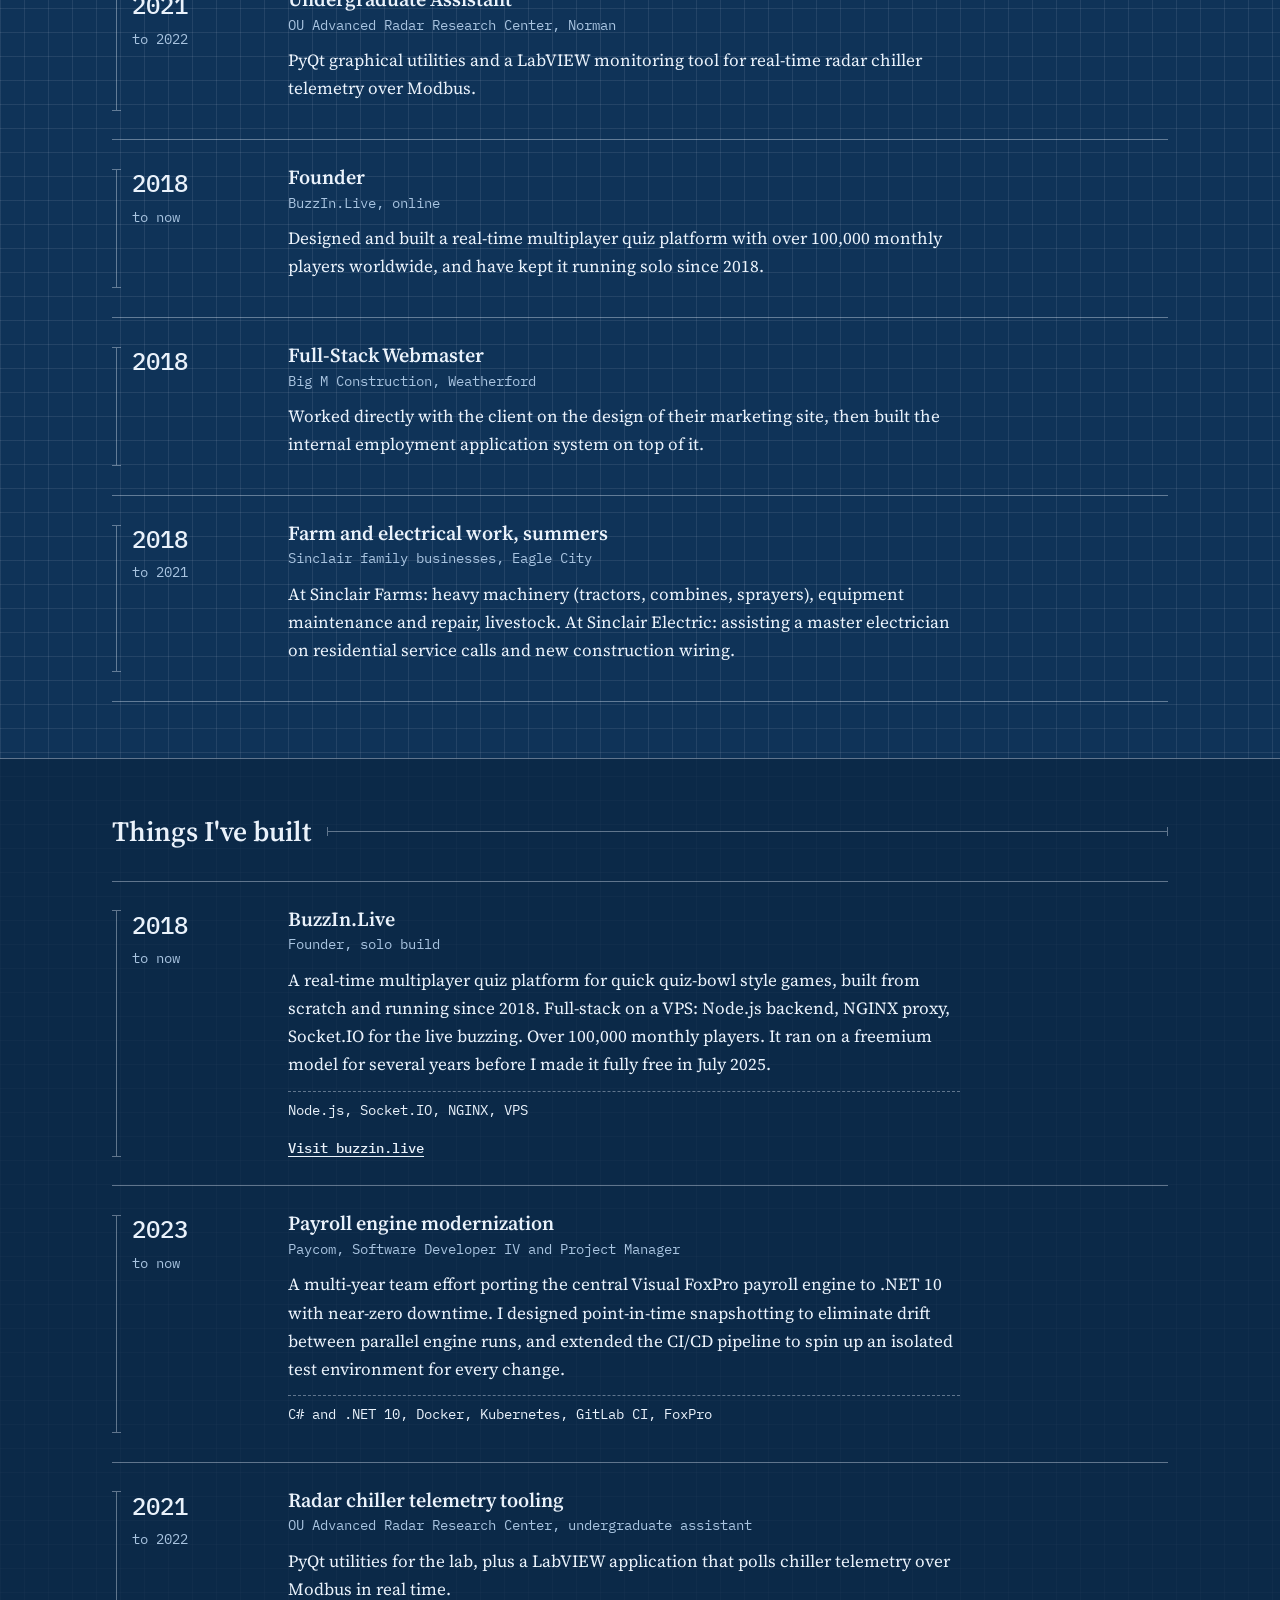
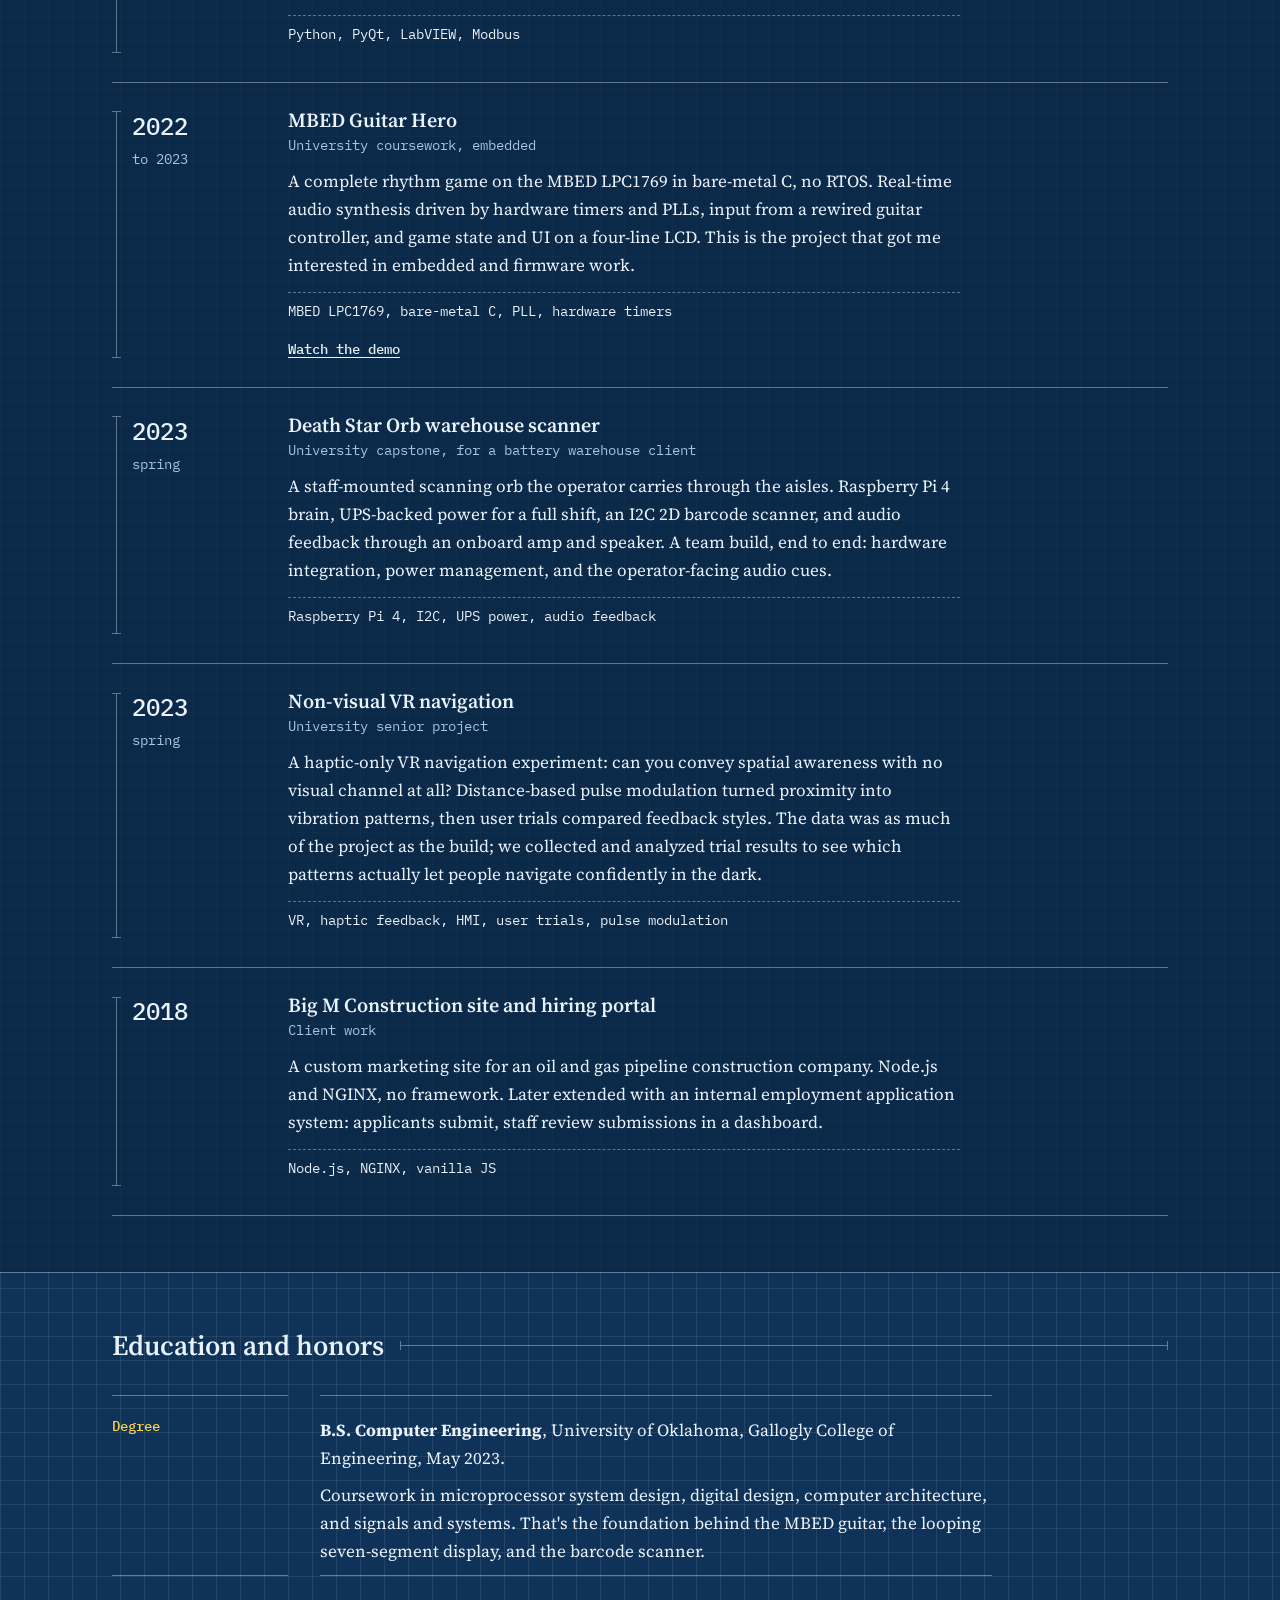
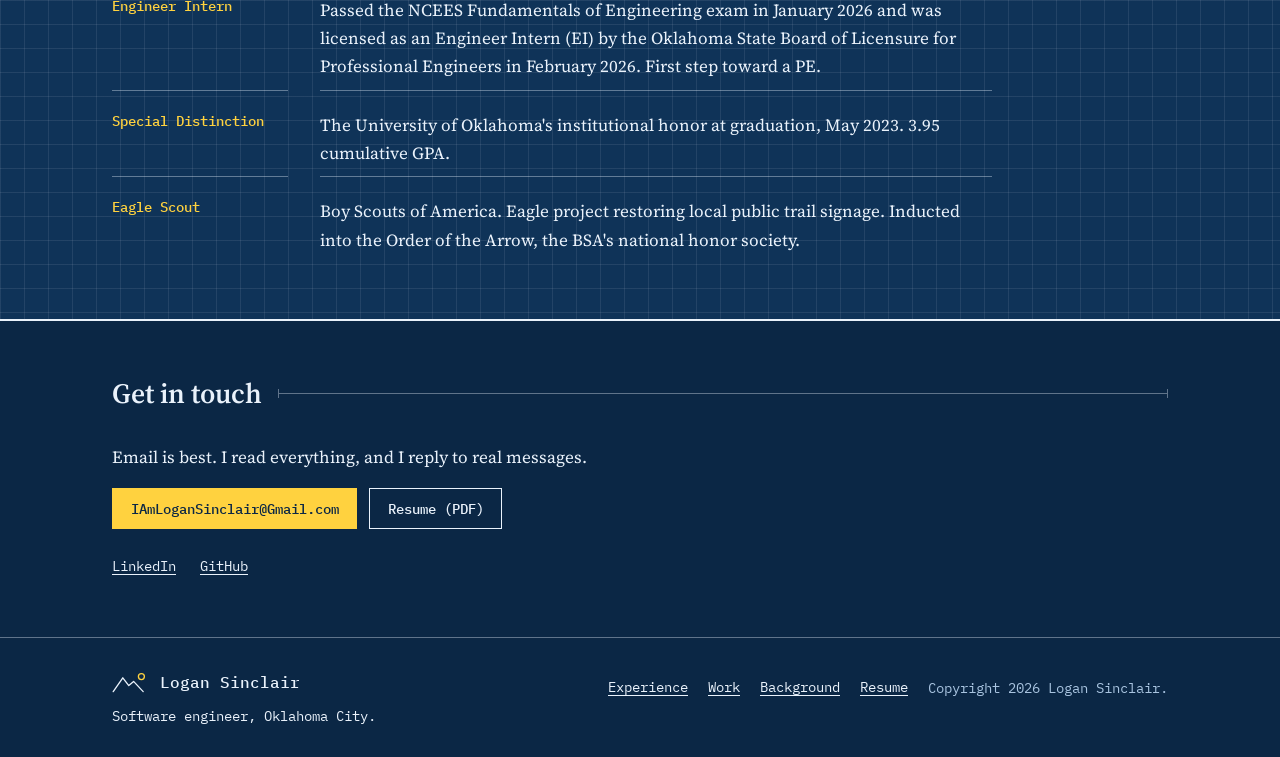
==== commit ee385d84: "Reskin: blueprint / spec-sheet look Blueprint-blue grid ground, a drawing title block beside the int" ====
--- a/index.html
+++ b/index.html
@@ -5,32 +5,17 @@
   <meta name="viewport" content="width=device-width, initial-scale=1">
   <title>Logan Sinclair — software engineer, Oklahoma City</title>
   <meta name="description" content="Logan Sinclair. Computer engineer, Level IV software developer, and technical project lead at Paycom, working on the payroll calculation engine. Founder of BuzzIn.Live. Open to new roles in Oklahoma City.">
-  <meta name="theme-color" content="#2E4A3F">
+  <meta name="theme-color" content="#0f3358">
   <link rel="icon" href="favicon.svg" type="image/svg+xml">
   <link rel="preconnect" href="https://fonts.googleapis.com">
   <link rel="preconnect" href="https://fonts.gstatic.com" crossorigin>
-  <link href="https://fonts.googleapis.com/css2?family=Fraunces:opsz,wght,SOFT,WONK@9..144,600..900,100,1&family=Literata:ital,opsz,wght@0,7..72,400..600;1,7..72,400&display=swap" rel="stylesheet">
-  <link rel="stylesheet" href="css/styles.css">
-  <link rel="stylesheet" href="css/motion.css">
+  <link href="https://fonts.googleapis.com/css2?family=IBM+Plex+Mono:wght@400;500&family=Source+Serif+4:ital,opsz,wght@0,8..60,400..700;1,8..60,400&display=swap" rel="stylesheet">
+  <link rel="stylesheet" href="css/style.css">
 </head>
 <body>
   <a class="skip" href="#main">Skip to content</a>
 
-  <header class="site-head forest on-dark">
-    <div class="lights" aria-hidden="true">
-      <span class="bulb" style="--i:0;  --drop:2"></span>
-      <span class="bulb" style="--i:1;  --drop:10"></span>
-      <span class="bulb" style="--i:2;  --drop:18"></span>
-      <span class="bulb" style="--i:3;  --drop:25"></span>
-      <span class="bulb" style="--i:4;  --drop:30"></span>
-      <span class="bulb" style="--i:5;  --drop:33"></span>
-      <span class="bulb" style="--i:6;  --drop:33"></span>
-      <span class="bulb" style="--i:7;  --drop:30"></span>
-      <span class="bulb" style="--i:8;  --drop:25"></span>
-      <span class="bulb" style="--i:9;  --drop:18"></span>
-      <span class="bulb" style="--i:10; --drop:10"></span>
-      <span class="bulb" style="--i:11; --drop:2"></span>
-    </div>
+  <header class="site-head">
     <div class="wrap">
       <nav class="nav" aria-label="Main">
         <a class="brand" href="#top">
@@ -40,14 +25,12 @@
           </svg>
           Logan Sinclair
         </a>
-        <input type="checkbox" id="nav-toggle" class="nav-toggle sr-only">
-        <label for="nav-toggle" class="nav-burger" aria-label="Menu"><span></span></label>
         <div class="nav-drawer">
           <ul class="nav-links">
             <li><a href="#experience">Experience</a></li>
             <li><a href="#work">Work</a></li>
             <li><a href="#background">Background</a></li>
-            <li><a class="btn btn-amber" href="mailto:IAmLoganSinclair@Gmail.com">Email me</a></li>
+            <li><a class="btn btn-primary" href="mailto:IAmLoganSinclair@Gmail.com">Email me</a></li>
           </ul>
         </div>
       </nav>
@@ -56,21 +39,15 @@
 
   <main id="main">
 
-    <section class="hero-band forest on-dark" id="top" aria-labelledby="hero-h">
+    <section class="hero-band" id="top" aria-labelledby="hero-h">
       <div class="wrap hero">
-        <span class="leaf leaf-1" aria-hidden="true"></span>
-        <span class="leaf leaf-2" aria-hidden="true"></span>
-        <span class="leaf leaf-3" aria-hidden="true"></span>
-        <span class="leaf leaf-4" aria-hidden="true"></span>
-        <span class="leaf leaf-5" aria-hidden="true"></span>
-        <span class="leaf leaf-6" aria-hidden="true"></span>
 
         <div class="hero-copy">
           <h1 id="hero-h">Logan Sinclair.</h1>
           <p class="lede">Software engineer in Oklahoma City. At Paycom I lead a banking management solution from design through delivery, after three years on the critical payroll calculation engine and its port from Visual FoxPro to .NET. Since 2018 I've also run BuzzIn.Live, a quiz platform I built solo that now draws over 100,000 players a month.</p>
           <div class="hero-actions">
-            <a class="btn btn-amber" href="mailto:IAmLoganSinclair@Gmail.com">Email me</a>
-            <a class="btn btn-ghost" href="resume.pdf">Resume (PDF)</a>
+            <a class="btn btn-primary" href="mailto:IAmLoganSinclair@Gmail.com">Email me</a>
+            <a class="btn btn-line" href="resume.pdf">Resume (PDF)</a>
           </div>
           <div class="hero-links">
             <a href="https://www.linkedin.com/in/loganasinclair/" target="_blank" rel="noopener">LinkedIn</a>
@@ -78,6 +55,14 @@
           </div>
         </div>
 
+        <aside class="titleblock" aria-label="Drawing title block">
+          <dl>
+            <div class="tb-wide"><dt>Title</dt><dd>Logan Sinclair, computer engineer</dd></div>
+            <div><dt>DWG NO.</dt><dd>LS-001</dd></div>
+            <div><dt>Rev</dt><dd>C</dd></div>
+            <div class="tb-wide"><dt>Date</dt><dd>2026-10-13</dd></div>
+          </dl>
+        </aside>
         <aside class="note" aria-labelledby="note-h">
           <div class="note-inner">
             <h2 id="note-h">The short version</h2>
@@ -166,7 +151,7 @@
       </div>
     </section>
 
-    <section class="section section-tint" id="work" aria-labelledby="work-h">
+    <section class="section section-alt" id="work" aria-labelledby="work-h">
       <div class="wrap">
         <h2 id="work-h">Things I've built</h2>
         <div class="entries reveal-group">
@@ -275,13 +260,13 @@
       </div>
     </section>
 
-    <section class="closing on-dark" id="contact" aria-labelledby="contact-h">
+    <section class="closing" id="contact" aria-labelledby="contact-h">
       <div class="wrap">
         <h2 id="contact-h">Get in touch</h2>
         <p>Email is best. I read everything, and I reply to real messages.</p>
         <div class="hero-actions">
-          <a class="btn btn-amber" href="mailto:IAmLoganSinclair@Gmail.com">IAmLoganSinclair@Gmail.com</a>
-          <a class="btn btn-ghost" href="resume.pdf">Resume (PDF)</a>
+          <a class="btn btn-primary" href="mailto:IAmLoganSinclair@Gmail.com">IAmLoganSinclair@Gmail.com</a>
+          <a class="btn btn-line" href="resume.pdf">Resume (PDF)</a>
         </div>
         <div class="hero-links">
           <a href="https://www.linkedin.com/in/loganasinclair/" target="_blank" rel="noopener">LinkedIn</a>
@@ -292,7 +277,7 @@
 
   </main>
 
-  <footer class="site-foot on-dark">
+  <footer class="site-foot">
     <div class="wrap foot-grid">
       <div>
         <a class="brand" href="#top">
--- a/css/style.css
+++ b/css/style.css
@@ -0,0 +1,130 @@
+:root{
+  --ground:#0f3358;
+  --ground-deep:#0b2745;
+  --paper:#eaf2fb;
+  --muted:#a9c4e0;
+  --rule:rgba(234,242,251,.38);
+  --rule-faint:rgba(234,242,251,.09);
+  --accent:#ffd23f;
+  --on-accent:#0b2745;
+  --mono:"IBM Plex Mono",ui-monospace,Consolas,monospace;
+  --serif:"Source Serif 4",Georgia,serif;
+  --grid:24px;
+}
+*,*::before,*::after{box-sizing:border-box}
+html{scroll-behavior:smooth;scroll-padding-top:5rem}
+body{margin:0;background-color:var(--ground);color:var(--paper);font:400 1.0625rem/1.65 var(--serif);
+  background-image:
+    linear-gradient(var(--rule-faint) 1px,transparent 1px),
+    linear-gradient(90deg,var(--rule-faint) 1px,transparent 1px);
+  background-size:var(--grid) var(--grid);overflow-x:hidden}
+img,svg{max-width:100%}
+a{color:var(--paper);text-decoration-thickness:1px;text-underline-offset:.2em}
+a:hover{color:var(--accent)}
+:focus-visible{outline:3px solid var(--accent);outline-offset:3px}
+.skip{position:absolute;left:1rem;top:-4rem;background:var(--accent);color:var(--on-accent);padding:.6rem 1rem;font-family:var(--mono);z-index:20;text-decoration:none}
+.skip:focus{top:1rem}
+.sr-only{position:absolute;width:1px;height:1px;overflow:hidden;clip:rect(0 0 0 0)}
+.wrap{width:100%;max-width:68rem;margin:0 auto;padding:0 16px}
+
+/* header */
+.site-head{border-bottom:1px solid var(--rule);background:var(--ground-deep)}
+.nav{display:flex;flex-wrap:wrap;align-items:center;justify-content:space-between;gap:.5rem 1.5rem;padding:.75rem 0}
+.brand{display:inline-flex;align-items:center;gap:.6rem;font:500 1rem var(--mono);text-decoration:none}
+.mark{width:2.4rem;height:auto;color:var(--paper)}
+.mark .sun{color:var(--accent);stroke:var(--accent)}
+.nav-links{display:flex;flex-wrap:wrap;align-items:center;gap:.25rem 1.25rem;list-style:none;margin:0;padding:0;font:400 .9rem var(--mono)}
+.nav-links a:not(.btn){display:inline-block;padding:.5rem 0}
+
+.btn{display:inline-block;font:500 .9rem/1.2 var(--mono);padding:.7rem 1.1rem;text-decoration:none;border:1px solid var(--paper);overflow-wrap:anywhere}
+.btn-primary{background:var(--accent);border-color:var(--accent);color:var(--on-accent)}
+.btn-primary:hover{background:var(--paper);border-color:var(--paper);color:var(--on-accent)}
+.btn-line{background:transparent;color:var(--paper)}
+.btn-line:hover{background:var(--paper);color:var(--on-accent)}
+
+/* hero */
+.hero{display:grid;gap:2rem;padding-top:2.5rem;padding-bottom:3rem}
+h1{font:600 clamp(2.6rem,9vw,4.75rem)/1 var(--serif);letter-spacing:-.02em;margin:0 0 1.25rem}
+.lede{font-size:1.2rem;max-width:40rem;margin:0 0 1.5rem}
+.hero-actions{display:flex;flex-wrap:wrap;gap:.75rem;margin-bottom:1.25rem}
+.hero-links{display:flex;gap:1.5rem;font:400 .9rem var(--mono)}
+.hero-links a{padding:.4rem 0;display:inline-block}
+
+.titleblock{border:2px solid var(--paper);background:var(--ground-deep);font-family:var(--mono)}
+.titleblock dl{display:grid;grid-template-columns:1fr 1fr;margin:0}
+.titleblock div{padding:.5rem .75rem;border:0 solid var(--rule);border-width:0 1px 1px 0;min-width:0}
+.titleblock .tb-wide{grid-column:1/-1;border-right:0}
+.titleblock div:nth-child(3){border-right:0}
+.titleblock div:last-child{border-bottom:0}
+.titleblock dt{font-size:.75rem;color:var(--muted)}
+.titleblock dd{margin:0;font-size:.95rem;font-weight:500}
+
+.note{border-left:3px solid var(--accent);padding:.25rem 0 .25rem 1.1rem}
+.note h2{font:500 .9rem var(--mono);color:var(--muted);margin:0 0 .6rem;border:0;padding:0;display:block}
+.note h2::after{display:none}
+.note ul{list-style:none;margin:0;padding:0}
+.note li{padding:.3rem 0;border-bottom:1px dashed var(--rule)}
+.note li:last-child{border-bottom:0}
+.open{margin:.8rem 0 0;font:500 .95rem var(--mono);color:var(--accent)}
+
+/* sections */
+.section{padding:3.5rem 0;border-top:1px solid var(--rule)}
+.section-alt{background:rgba(11,39,69,.78)}
+h2{display:flex;align-items:center;gap:1rem;font:600 1.75rem/1.2 var(--serif);margin:0 0 2rem}
+h2::after{content:"";flex:1;min-width:1rem;height:9px;border:solid var(--rule);border-width:0 1px;background:linear-gradient(var(--rule),var(--rule)) center/100% 1px no-repeat}
+
+.entries{display:grid}
+.entry{display:grid;grid-template-columns:1fr;gap:.5rem;padding:1.5rem 0;border-top:1px solid var(--rule)}
+.entry:last-child{border-bottom:1px solid var(--rule)}
+.stamp{font-family:var(--mono);display:flex;flex-direction:row;align-items:baseline;gap:.6rem}
+.y-big{font-size:1.5rem;font-weight:500}
+.y-small{font-size:.85rem;color:var(--muted)}
+h3{font:600 1.25rem/1.3 var(--serif);margin:0 0 .15rem}
+.where{margin:0 0 .7rem;font:400 .85rem/1.5 var(--mono);color:var(--muted)}
+.entry p{margin:0 0 .8rem;max-width:42rem}
+.entry p.where{margin-bottom:.7rem}
+.tags{font:400 .85rem/1.5 var(--mono);color:var(--paper);border-top:1px dashed var(--rule);padding-top:.5rem}
+.link-more{font:500 .9rem var(--mono);display:inline-block;padding:.3rem 0}
+
+@media (min-width:768px){
+  .hero{grid-template-columns:minmax(0,1.6fr) minmax(0,1fr);gap:3rem;align-items:start}
+  .titleblock{grid-column:2;grid-row:1}
+  .note{grid-column:2;grid-row:2}
+  .hero-copy{grid-row:1/3}
+  .entry{grid-template-columns:9rem minmax(0,1fr);gap:2rem}
+  .stamp{position:relative;flex-direction:column;gap:.1rem;padding-left:1.25rem}
+  /* dimension line: vertical rule with end ticks */
+  .stamp::before{content:"";position:absolute;left:0;top:.3rem;bottom:.3rem;width:9px;
+    border:solid var(--rule);border-width:1px 0;
+    background:linear-gradient(var(--rule),var(--rule)) 4px 0/1px 100% no-repeat}
+}
+
+/* background */
+.facts{margin:0;display:grid;grid-template-columns:1fr}
+.facts dt{font:500 .9rem var(--mono);color:var(--accent);padding-top:1.25rem;border-top:1px solid var(--rule)}
+.facts dd{margin:0 0 1.25rem;max-width:42rem}
+.facts dd p{margin:.4rem 0 .6rem}
+@media (min-width:768px){
+  .facts{grid-template-columns:11rem minmax(0,1fr);column-gap:2rem}
+  .facts dt{padding:1.25rem 0}
+  .facts dd{padding-top:1.25rem;margin:0;border-top:1px solid var(--rule)}
+  .facts dd p:first-child{margin-top:0}
+}
+
+/* closing */
+.closing{padding:3.5rem 0;border-top:2px solid var(--paper);background:var(--ground-deep)}
+.closing p{max-width:36rem}
+.site-foot{border-top:1px solid var(--rule);background:var(--ground-deep);padding:2rem 0;font:400 .9rem var(--mono)}
+.foot-grid{display:grid;gap:1.25rem}
+.site-foot p{margin:.5rem 0 0}
+.foot-links{display:flex;flex-wrap:wrap;gap:.25rem 1.25rem;list-style:none;margin:0;padding:0}
+.foot-links a{display:inline-block;padding:.4rem 0}
+.foot-note{color:var(--muted)}
+@media (min-width:768px){.foot-grid{grid-template-columns:1fr auto auto;align-items:start}}
+
+@media (prefers-reduced-motion:no-preference){
+  .btn,a{transition:background-color .15s,color .15s}
+  .titleblock{animation:plot .7s ease-out both}
+  @keyframes plot{from{clip-path:inset(0 100% 0 0)}to{clip-path:inset(0 0 0 0)}}
+}
+@media (prefers-reduced-motion:reduce){html{scroll-behavior:auto}}
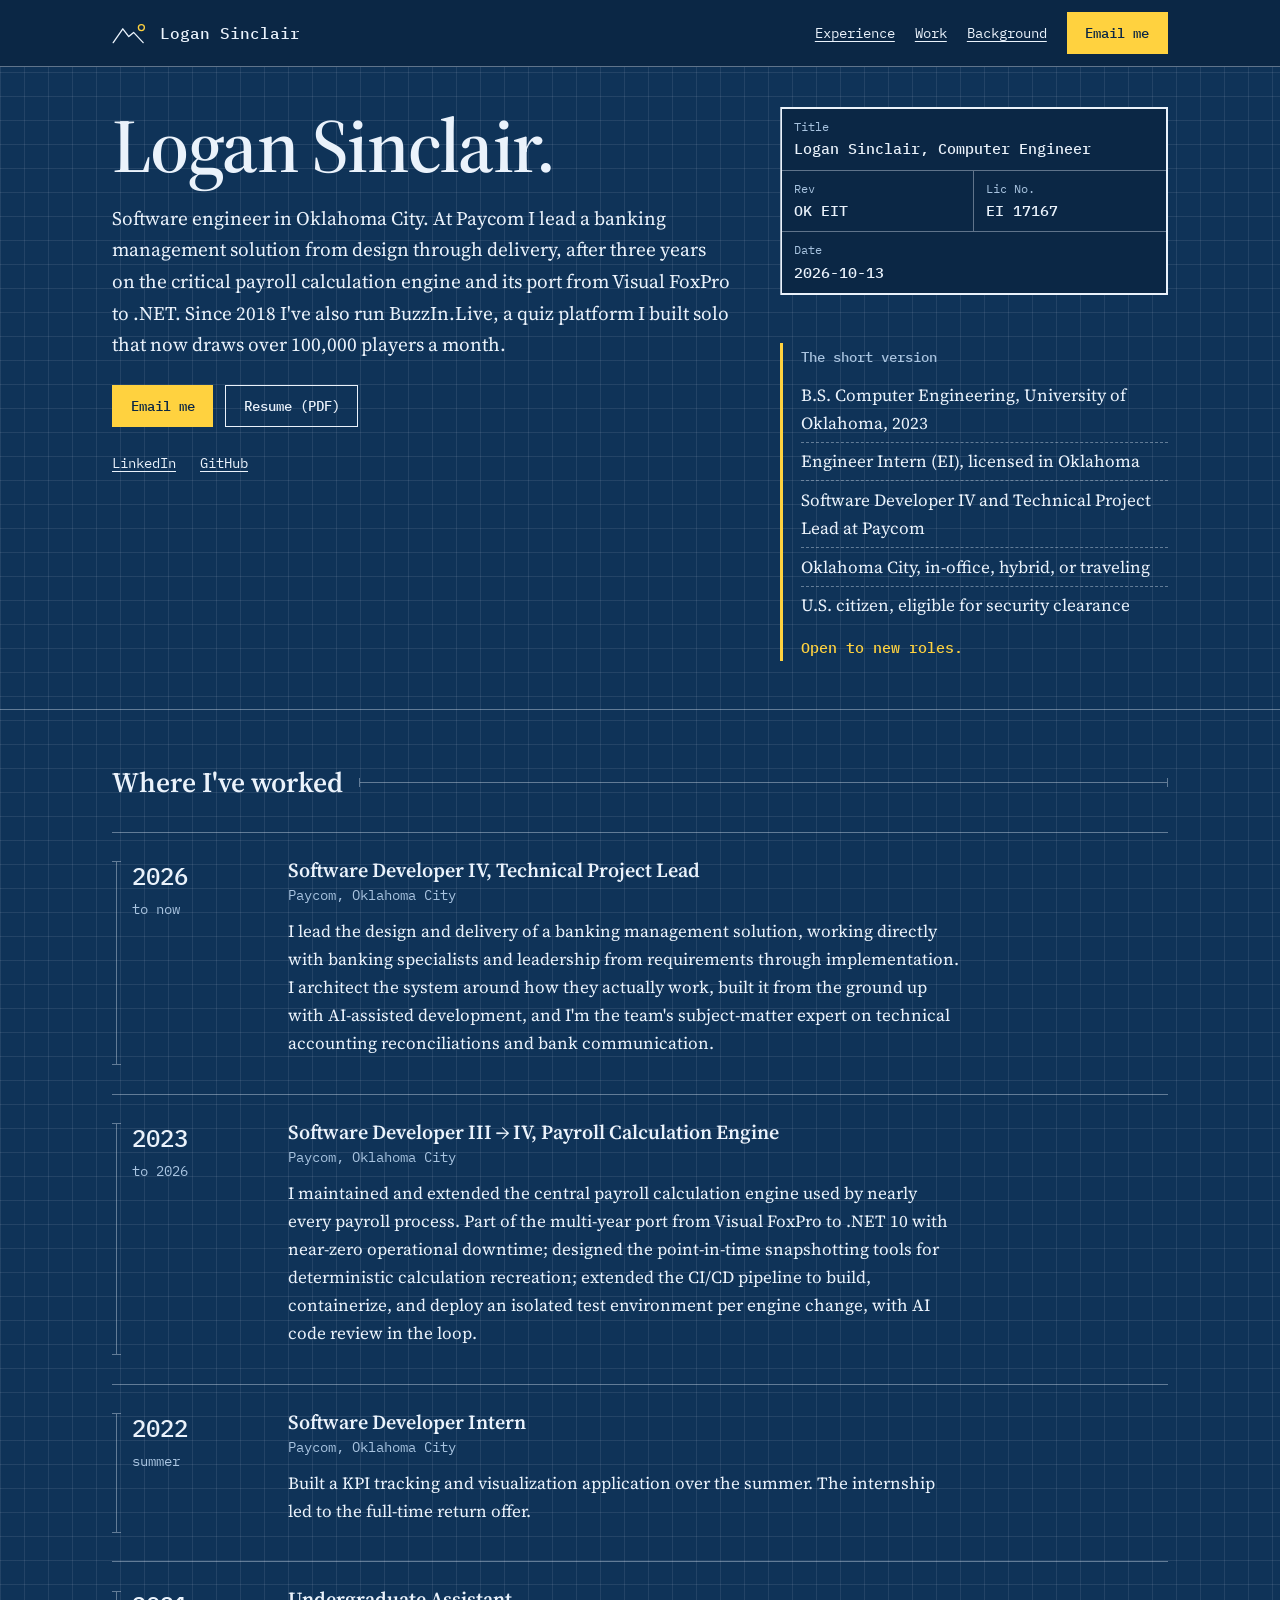
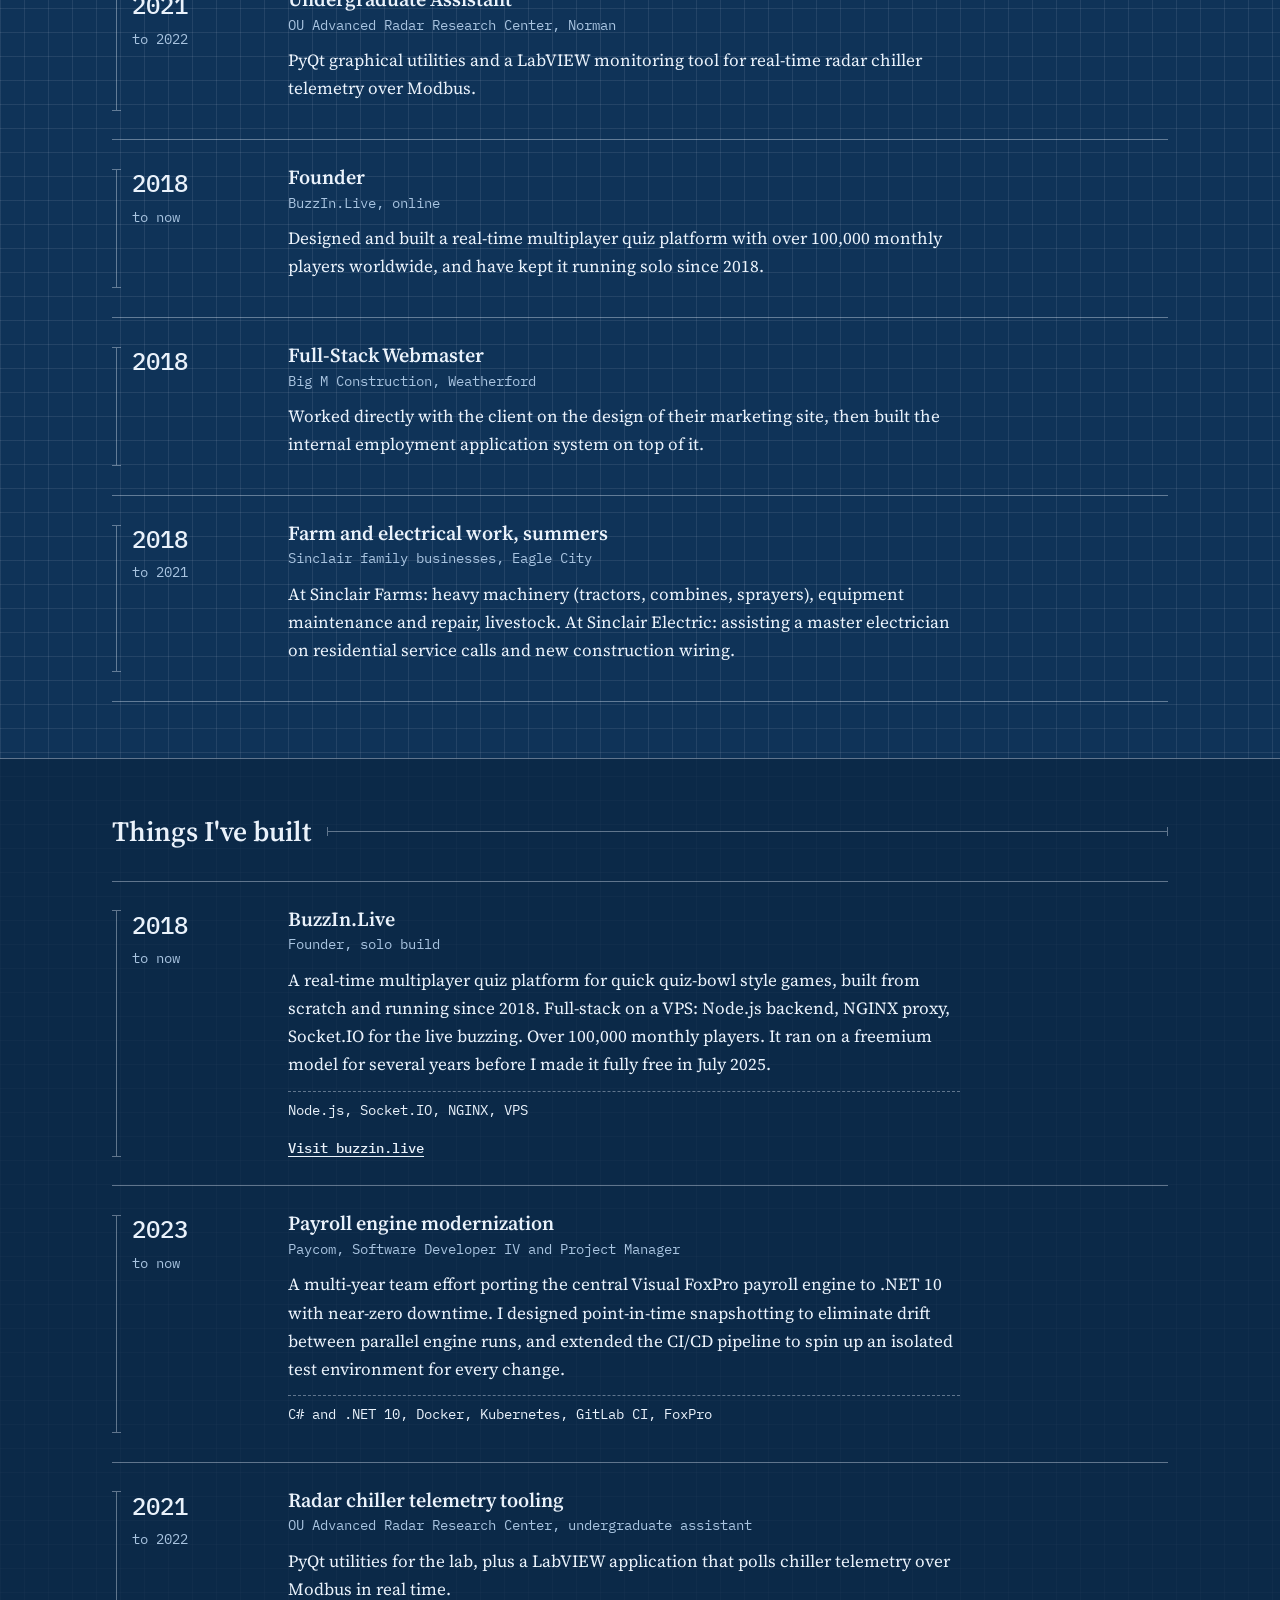
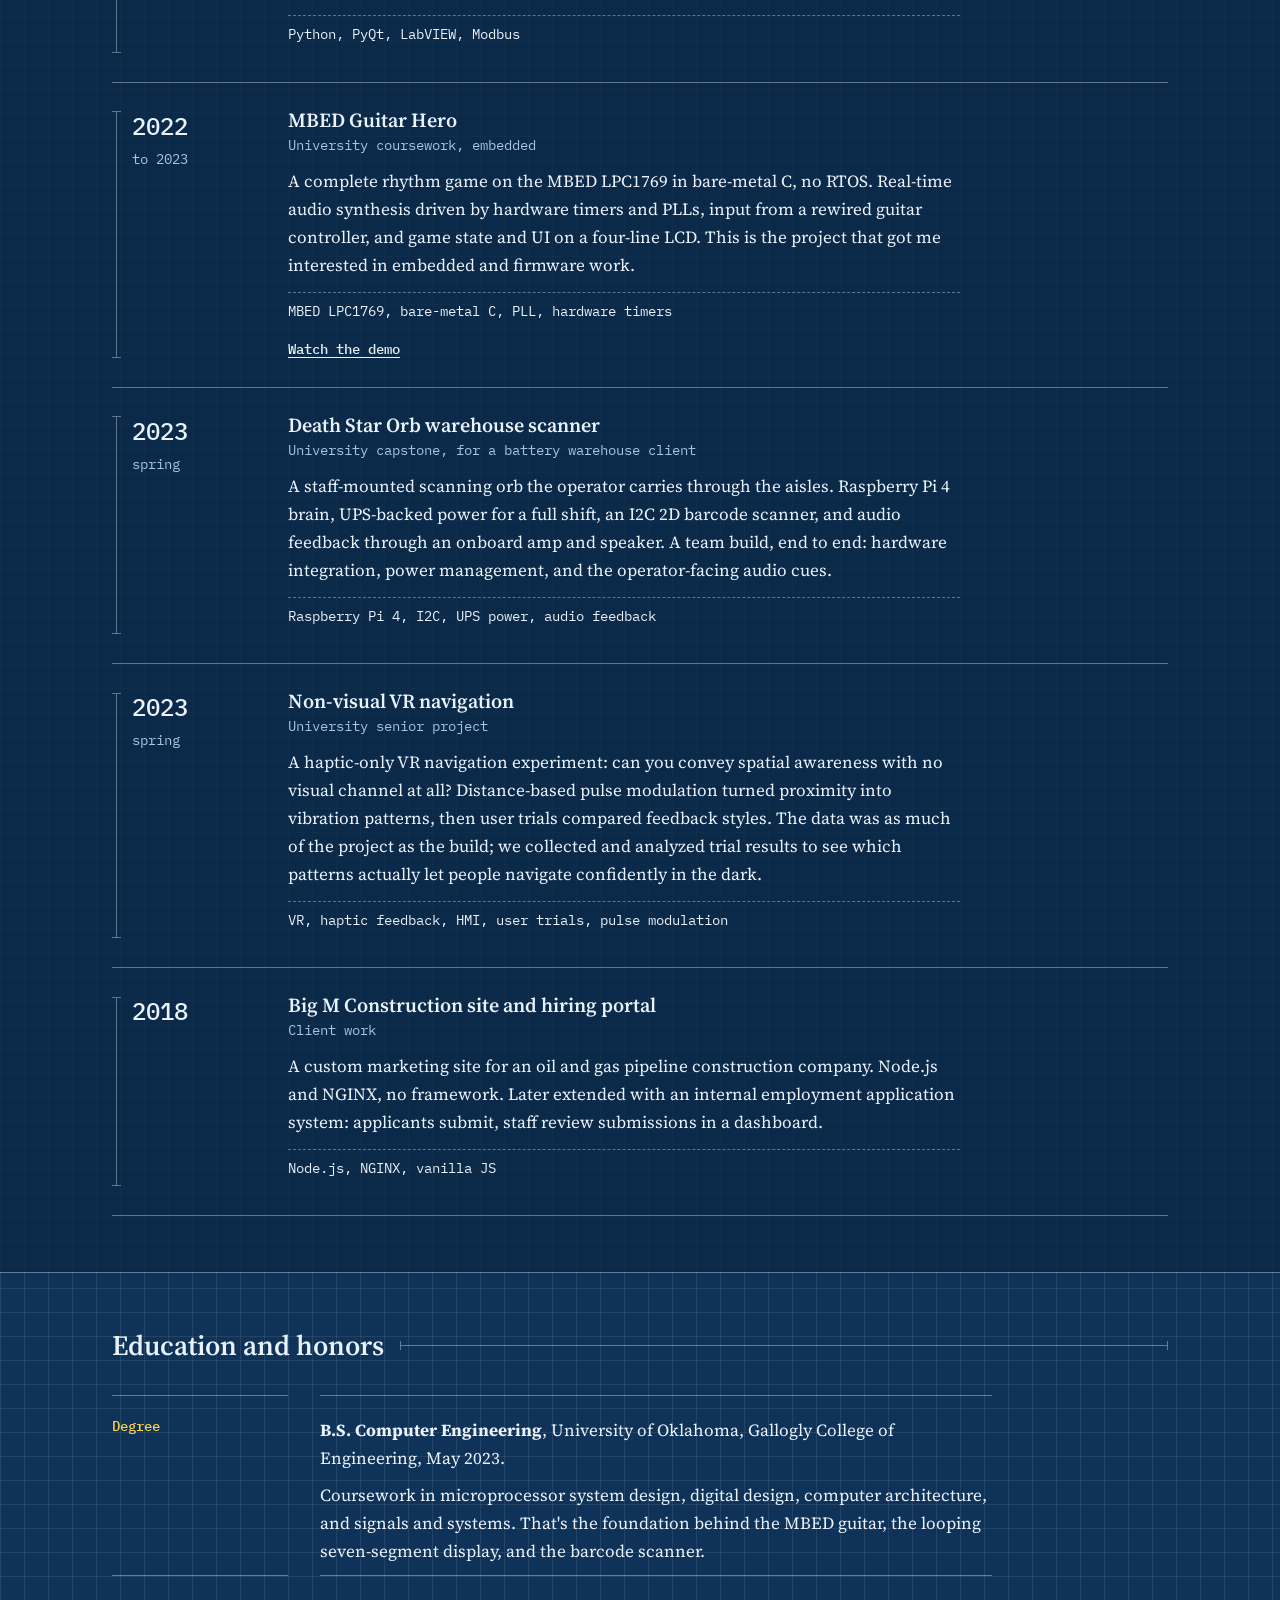
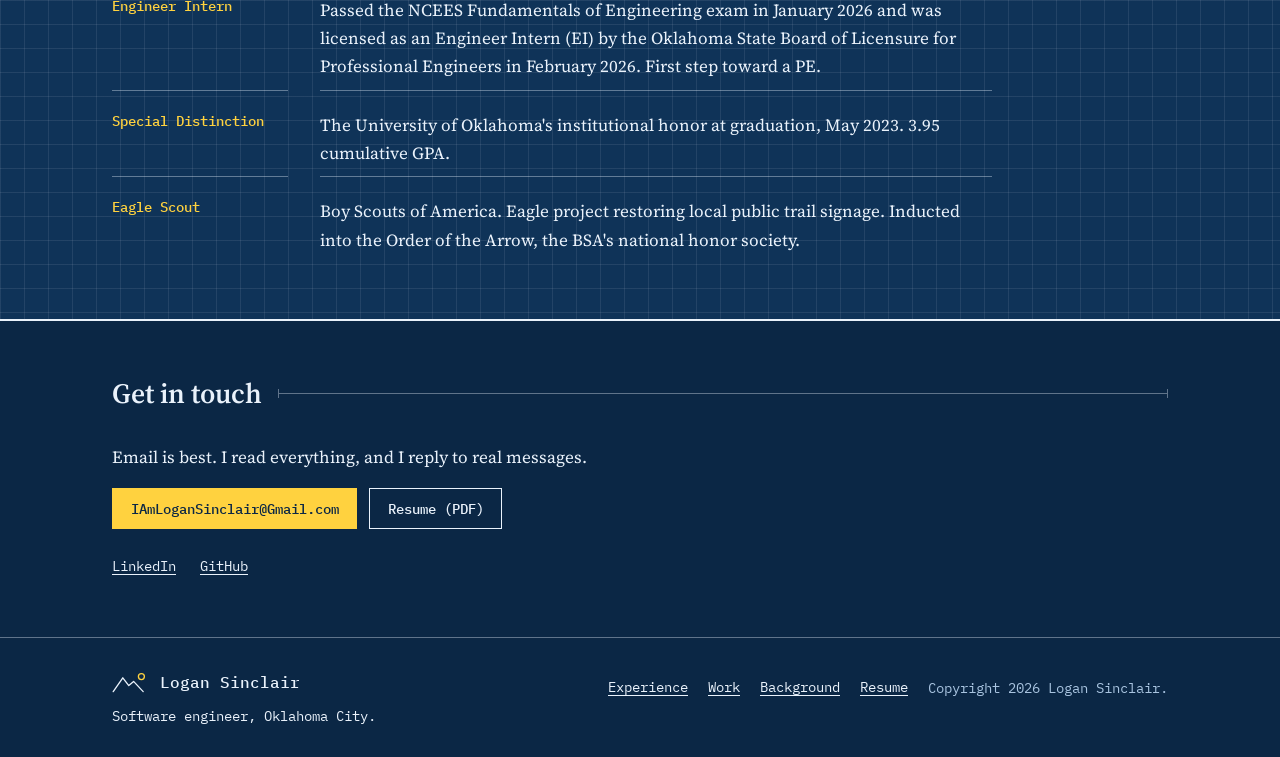
==== commit 29fe910b: "Title block: Rev OK EIT and Lic No. EI 17167 (swapped places); capitalize Computer Engineer Co-Autho" ====
--- a/index.html
+++ b/index.html
@@ -57,9 +57,9 @@
 
         <aside class="titleblock" aria-label="Drawing title block">
           <dl>
-            <div class="tb-wide"><dt>Title</dt><dd>Logan Sinclair, computer engineer</dd></div>
-            <div><dt>DWG NO.</dt><dd>LS-001</dd></div>
-            <div><dt>Rev</dt><dd>C</dd></div>
+            <div class="tb-wide"><dt>Title</dt><dd>Logan Sinclair, Computer Engineer</dd></div>
+            <div><dt>Rev</dt><dd>OK EIT</dd></div>
+            <div><dt>Lic No.</dt><dd>EI 17167</dd></div>
             <div class="tb-wide"><dt>Date</dt><dd>2026-10-13</dd></div>
           </dl>
         </aside>
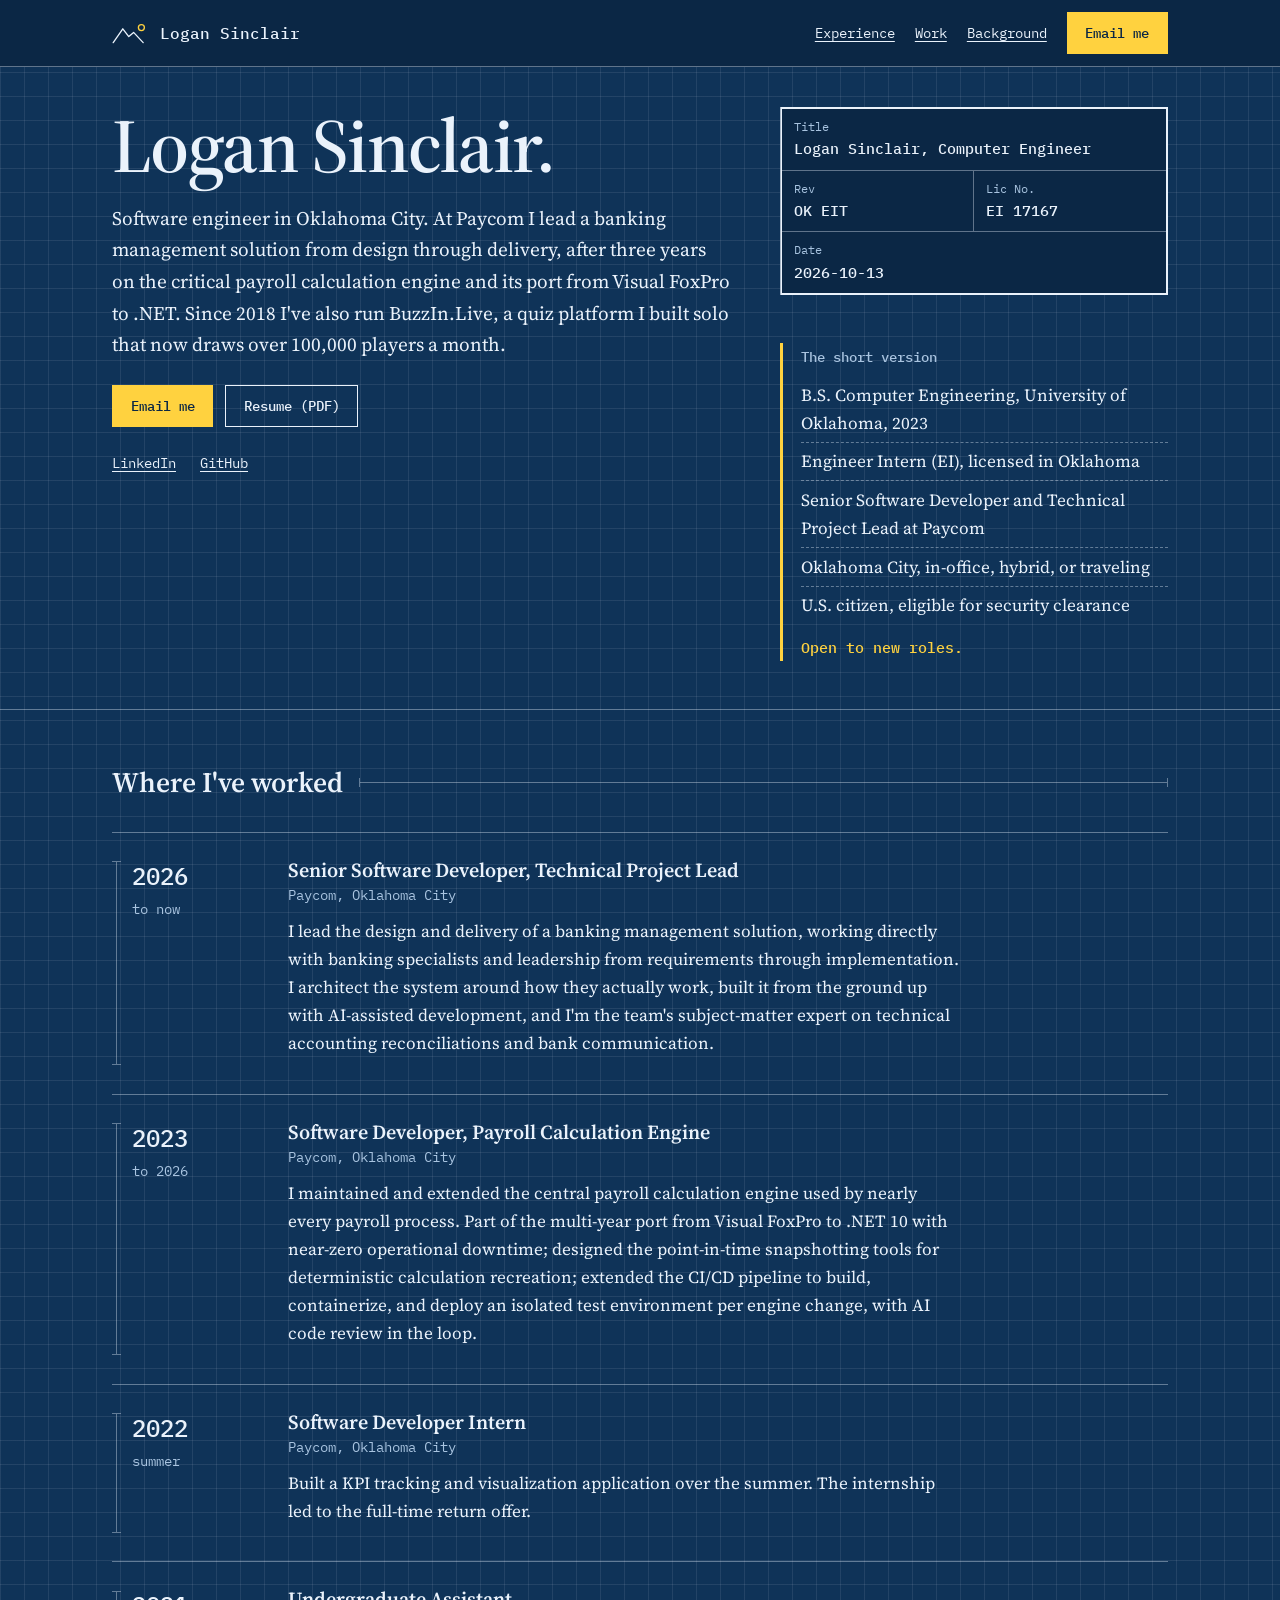
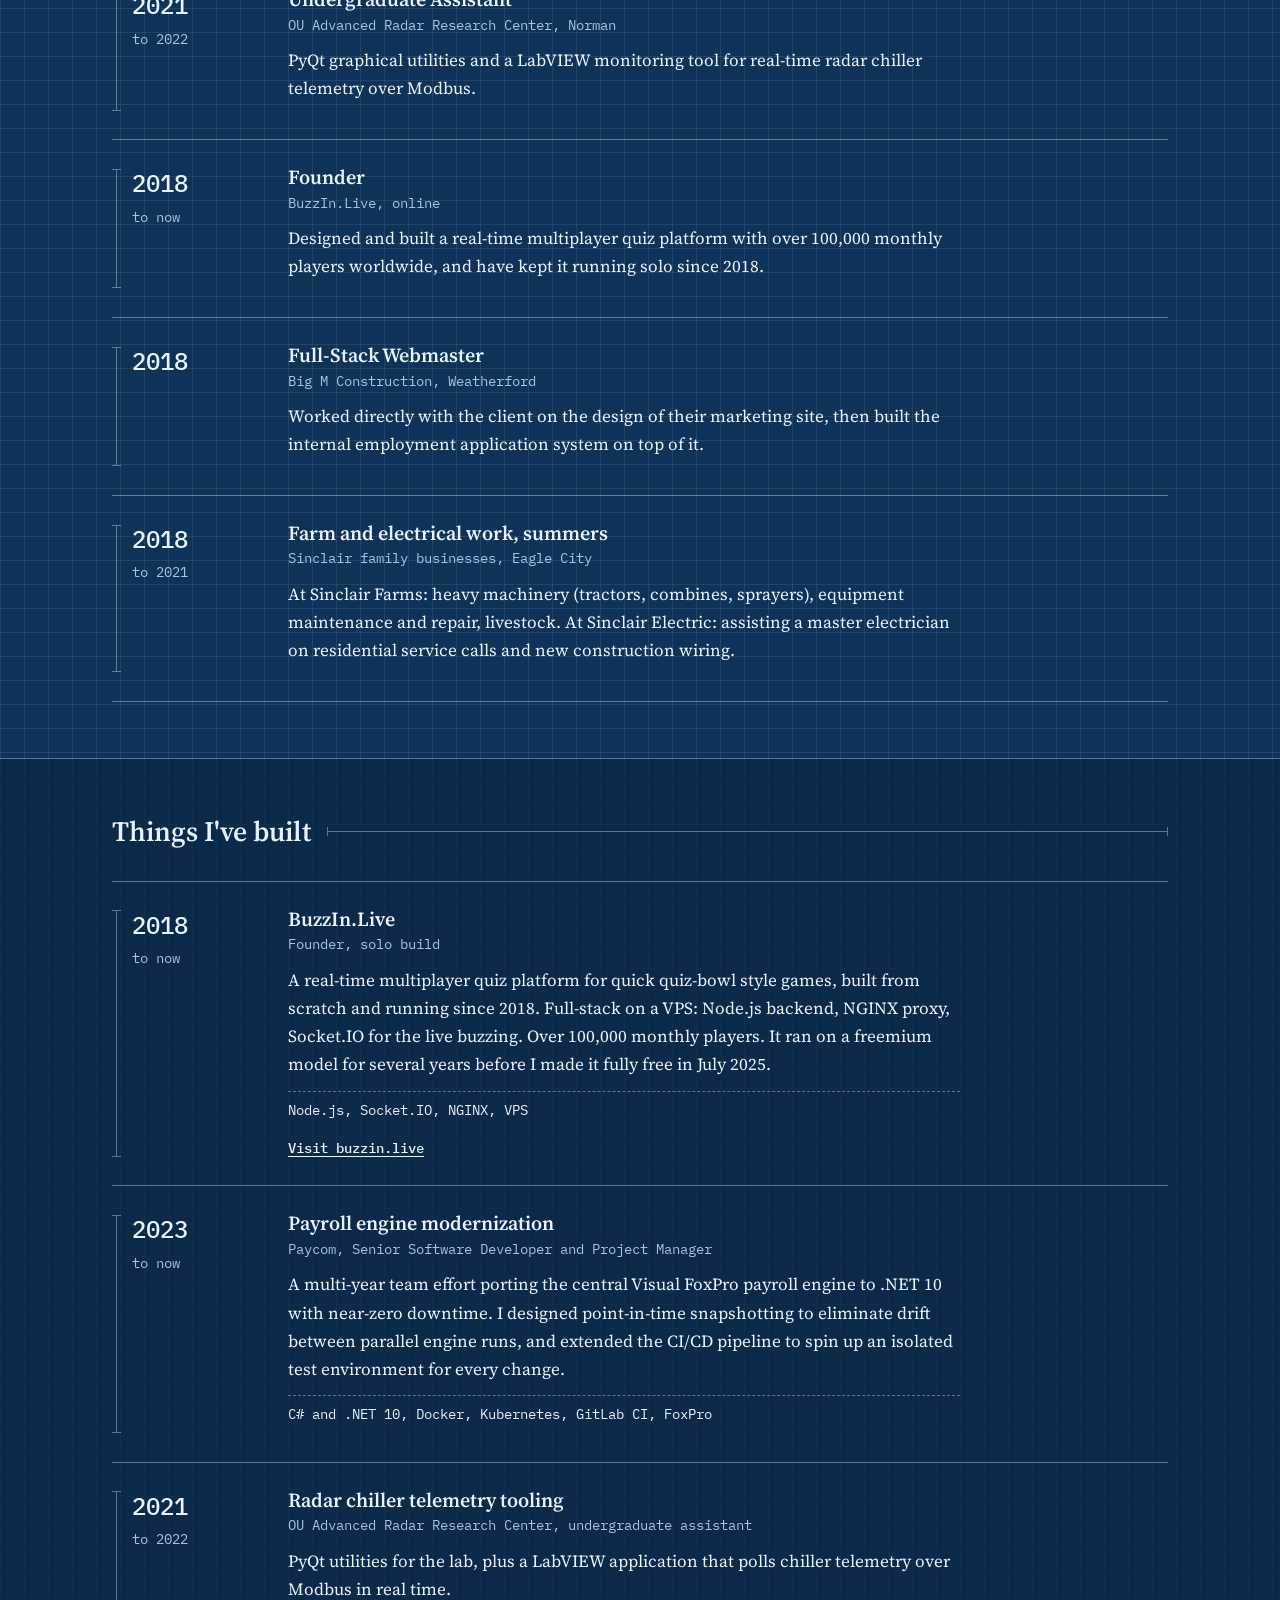
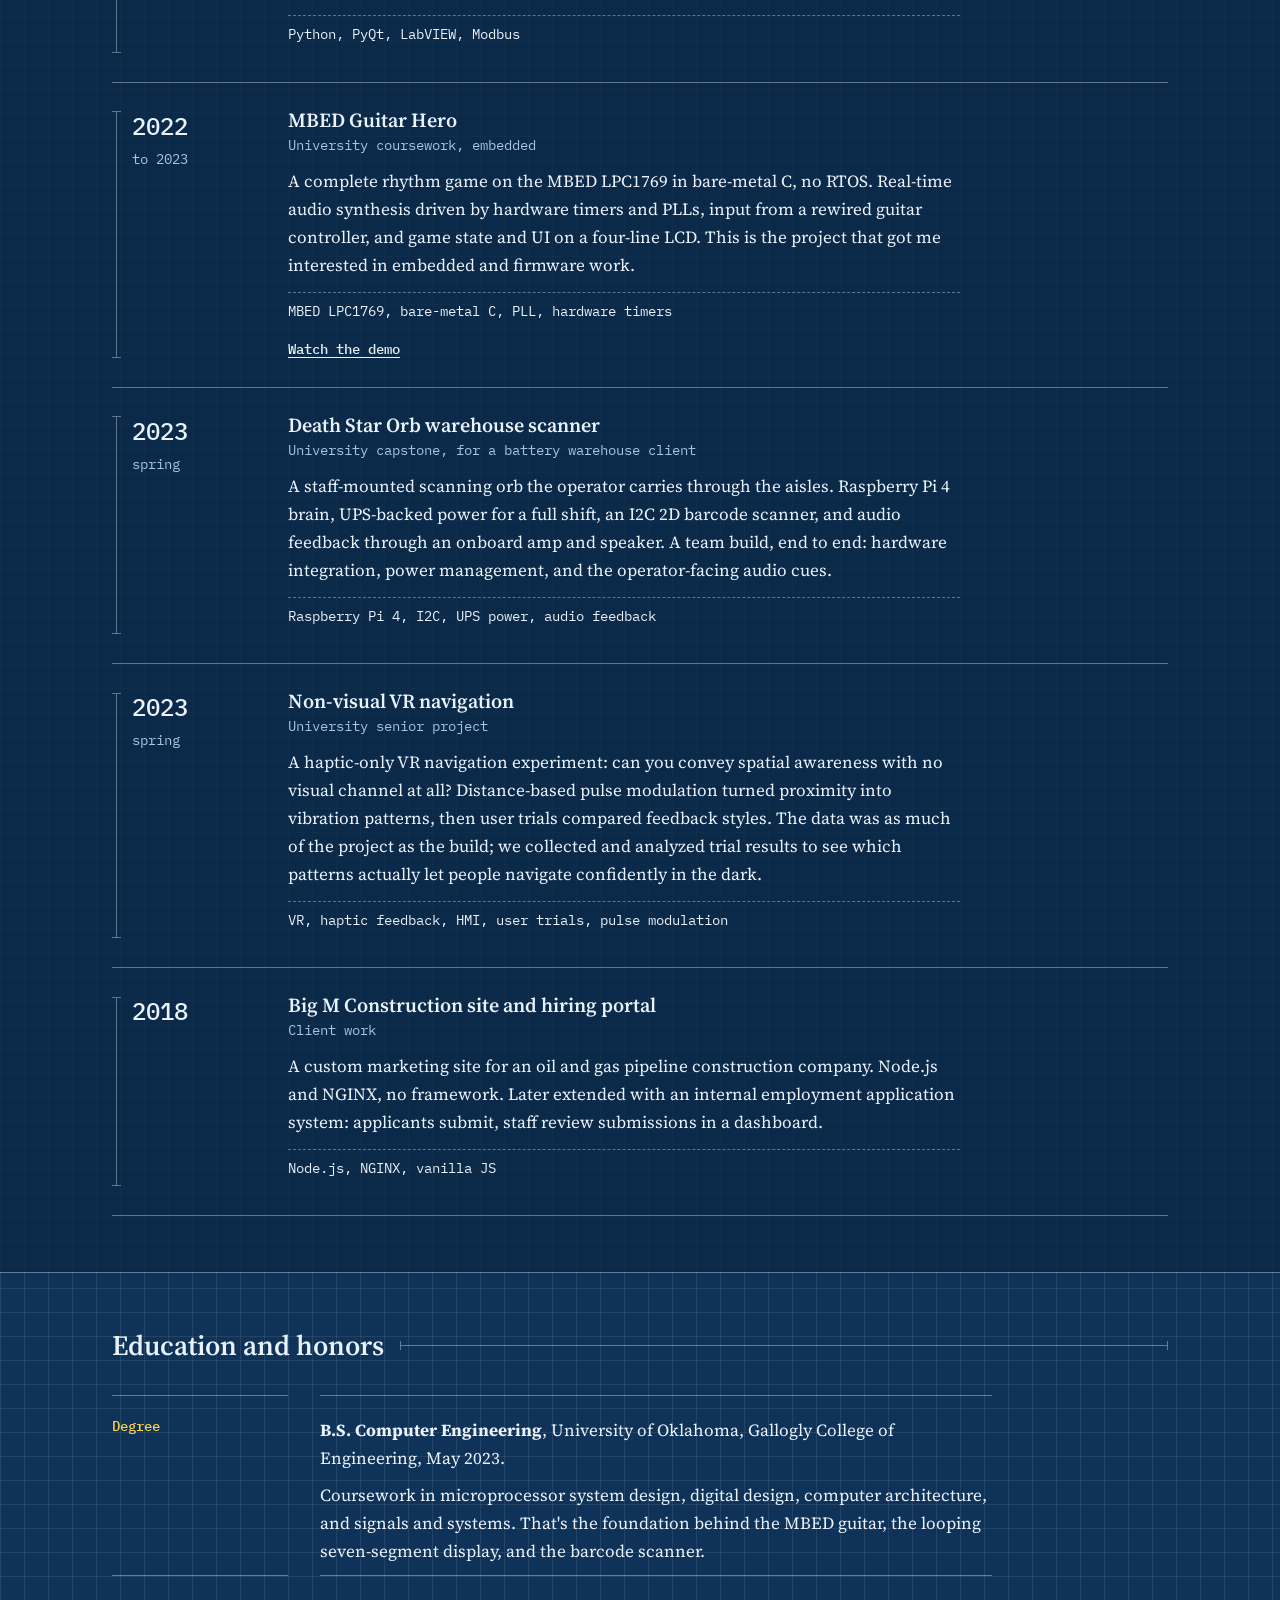
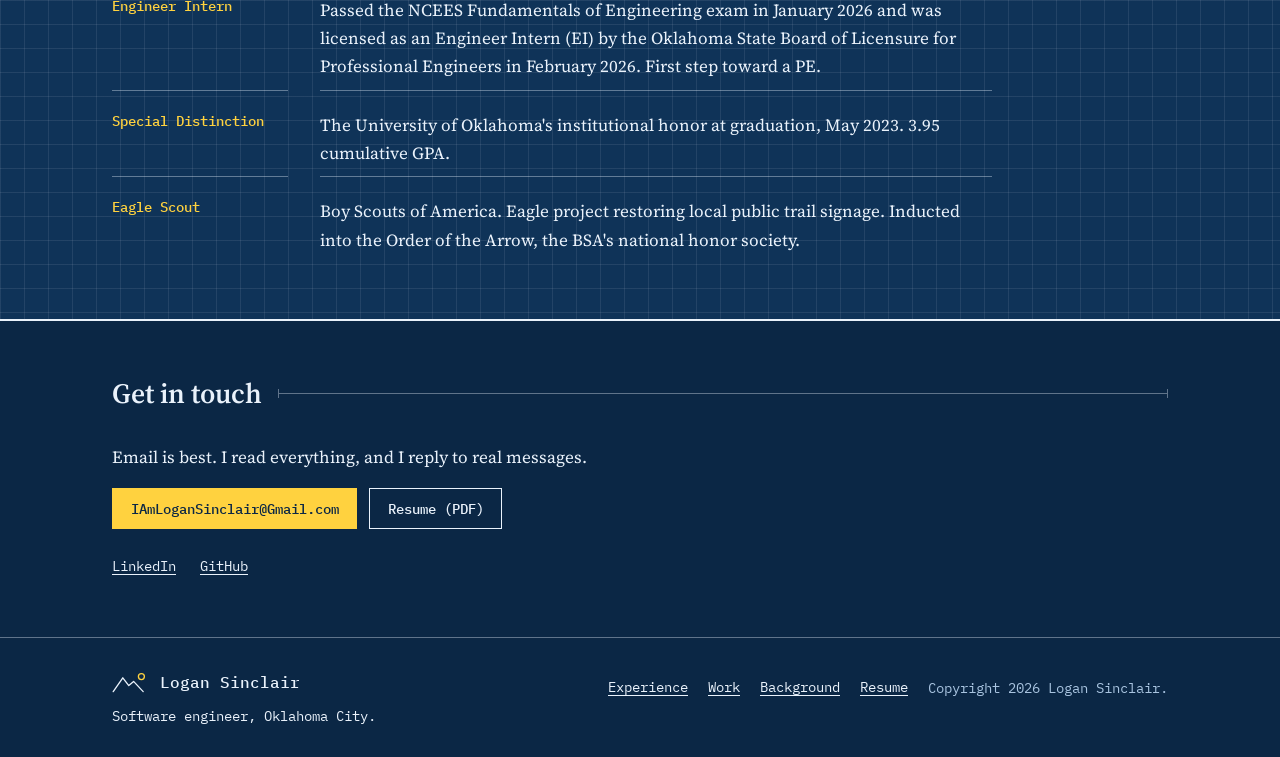
==== commit 62f158d2: "Title: Senior Software Developer, no level numbers; resume PDF to match Technical Project Lead role " ====
--- a/index.html
+++ b/index.html
@@ -4,7 +4,7 @@
   <meta charset="utf-8">
   <meta name="viewport" content="width=device-width, initial-scale=1">
   <title>Logan Sinclair — software engineer, Oklahoma City</title>
-  <meta name="description" content="Logan Sinclair. Computer engineer, Level IV software developer, and technical project lead at Paycom, working on the payroll calculation engine. Founder of BuzzIn.Live. Open to new roles in Oklahoma City.">
+  <meta name="description" content="Logan Sinclair. Computer engineer, senior software developer, and technical project lead at Paycom, working on the payroll calculation engine. Founder of BuzzIn.Live. Open to new roles in Oklahoma City.">
   <meta name="theme-color" content="#0f3358">
   <link rel="icon" href="favicon.svg" type="image/svg+xml">
   <link rel="preconnect" href="https://fonts.googleapis.com">
@@ -69,7 +69,7 @@
             <ul>
               <li>B.S. Computer Engineering, University of Oklahoma, 2023</li>
               <li>Engineer Intern (EI), licensed in Oklahoma</li>
-              <li>Software Developer IV and Technical Project Lead at Paycom</li>
+              <li>Senior Software Developer and Technical Project Lead at Paycom</li>
               <li>Oklahoma City, in-office, hybrid, or traveling</li>
               <li>U.S. citizen, eligible for security clearance</li>
             </ul>
@@ -87,7 +87,7 @@
           <article class="entry">
             <div class="stamp"><span class="y-big">2026</span><span class="y-small">to now</span></div>
             <div>
-              <h3>Software Developer IV, Technical Project Lead</h3>
+              <h3>Senior Software Developer, Technical Project Lead</h3>
               <p class="where">Paycom, Oklahoma City</p>
               <p>I lead the design and delivery of a banking management solution, working directly with banking specialists and leadership from requirements through implementation. I architect the system around how they actually work, built it from the ground up with AI-assisted development, and I'm the team's subject-matter expert on technical accounting reconciliations and bank communication.</p>
             </div>
@@ -96,7 +96,7 @@
           <article class="entry">
             <div class="stamp"><span class="y-big">2023</span><span class="y-small">to 2026</span></div>
             <div>
-              <h3>Software Developer III &rarr; IV, Payroll Calculation Engine</h3>
+              <h3>Software Developer, Payroll Calculation Engine</h3>
               <p class="where">Paycom, Oklahoma City</p>
               <p>I maintained and extended the central payroll calculation engine used by nearly every payroll process. Part of the multi-year port from Visual FoxPro to .NET 10 with near-zero operational downtime; designed the point-in-time snapshotting tools for deterministic calculation recreation; extended the CI/CD pipeline to build, containerize, and deploy an isolated test environment per engine change, with AI code review in the loop.</p>
             </div>
@@ -171,7 +171,7 @@
             <div class="stamp"><span class="y-big">2023</span><span class="y-small">to now</span></div>
             <div>
               <h3>Payroll engine modernization</h3>
-              <p class="where">Paycom, Software Developer IV and Project Manager</p>
+              <p class="where">Paycom, Senior Software Developer and Project Manager</p>
               <p>A multi-year team effort porting the central Visual FoxPro payroll engine to .NET 10 with near-zero downtime. I designed point-in-time snapshotting to eliminate drift between parallel engine runs, and extended the CI/CD pipeline to spin up an isolated test environment for every change.</p>
               <p class="tags">C# and .NET 10, Docker, Kubernetes, GitLab CI, FoxPro</p>
             </div>
